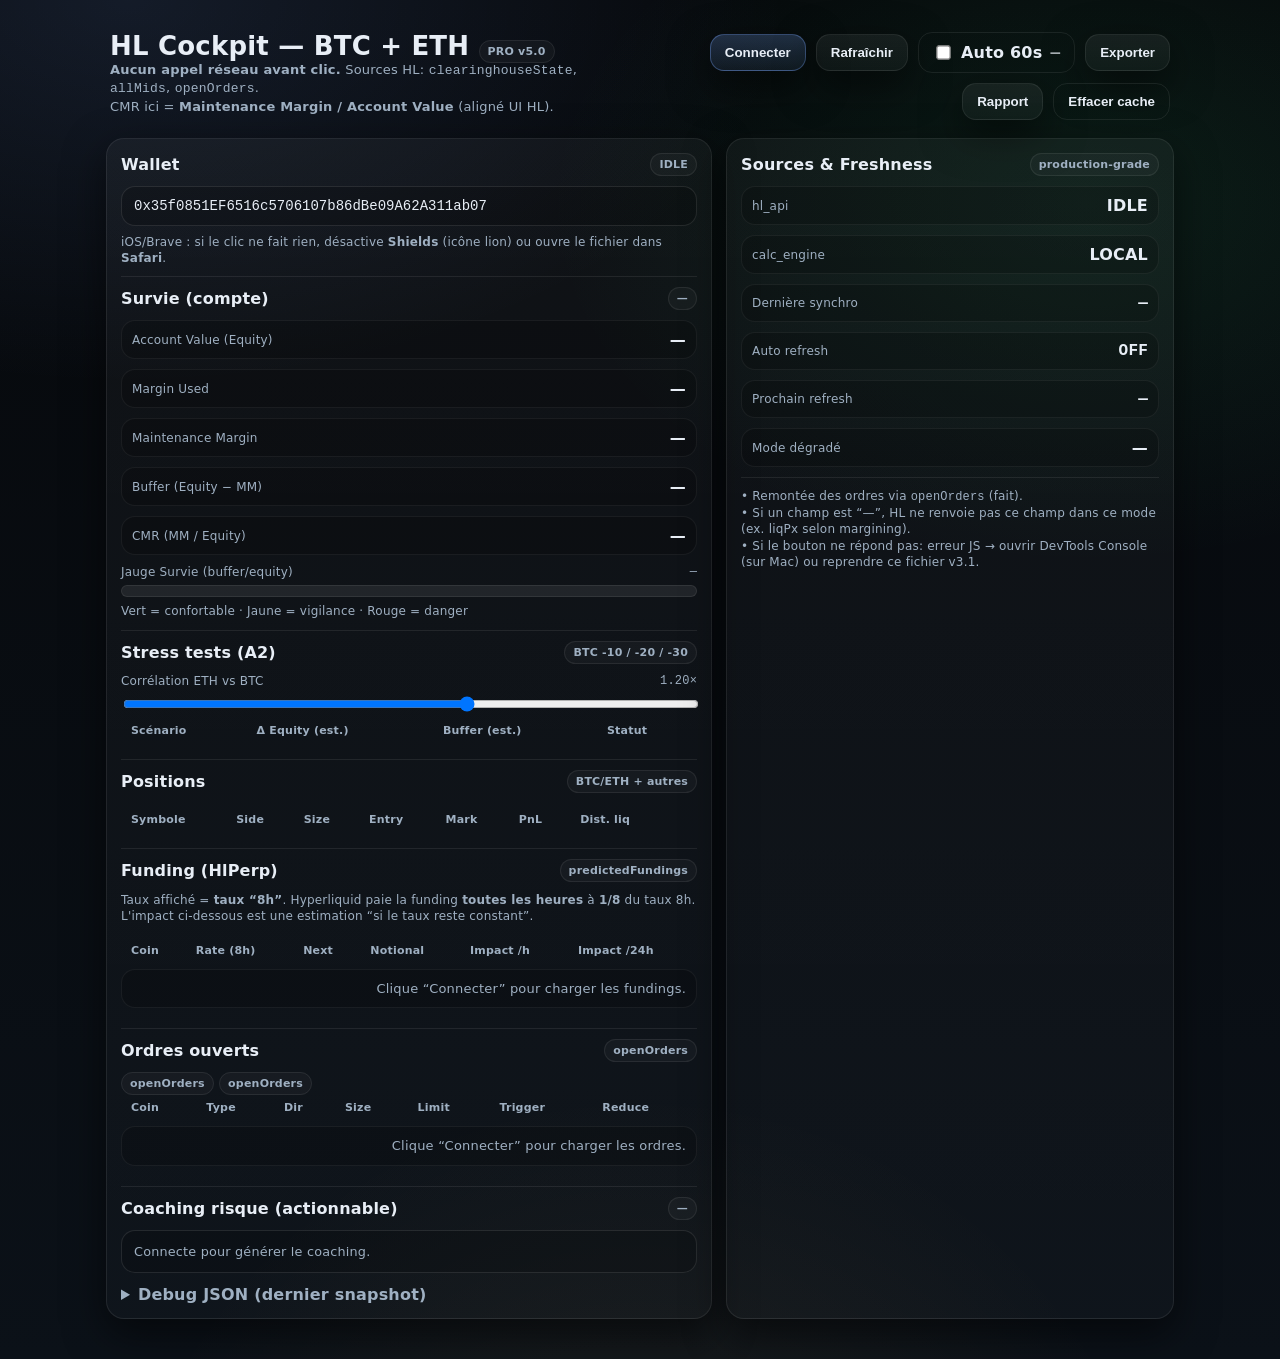
==== index.html @ 84e249a6 "Add files via upload" ====
<!doctype html>
<html lang="fr">
<head>
  <meta charset="utf-8" />
  <meta name="viewport" content="width=device-width,initial-scale=1,viewport-fit=cover" />
  <title>HL Cockpit — BTC + ETH (PRO v5.0)</title>
  <style>
    :root{
      --bg0:#06080b; --bg1:#0b1118;
      --line:rgba(255,255,255,.08);
      --text:#e8eef6; --muted:#9fb0c2;
      --ok:#37d67a; --warn:#ffcc66; --bad:#ff5c7a;
      --shadow:0 14px 40px rgba(0,0,0,.55); --radius:18px;
    }
    *{box-sizing:border-box}
    body{
      margin:0; color:var(--text);
      background:
        radial-gradient(1200px 700px at 10% 0%, rgba(122,167,255,.12), transparent 55%),
        radial-gradient(900px 600px at 85% 15%, rgba(55,214,122,.10), transparent 60%),
        radial-gradient(900px 900px at 50% 120%, rgba(255,204,102,.08), transparent 60%),
        linear-gradient(180deg, var(--bg0), var(--bg1));
      font-family: ui-sans-serif, system-ui, -apple-system, Segoe UI, Roboto, Helvetica, Arial;
      letter-spacing:.2px;
    }
    body:before{
      content:""; position:fixed; inset:0; pointer-events:none; opacity:.07;
      background-image:
        radial-gradient(circle at 25% 25%, rgba(255,255,255,.04) 0 1px, transparent 1px),
        radial-gradient(circle at 75% 65%, rgba(255,255,255,.03) 0 1px, transparent 1px);
      background-size: 36px 36px, 44px 44px;
    }
    .wrap{max-width:1100px;margin:0 auto;padding:22px 16px 40px}
    header{display:flex;align-items:flex-start;justify-content:space-between;gap:14px;padding:10px 4px 18px}
    h1{margin:0;font-size:26px;font-weight:750;line-height:1.1}
    .sub{color:var(--muted);font-size:13px;line-height:1.35}
    .top-actions{display:flex;gap:10px;align-items:center;flex-wrap:wrap;justify-content:flex-end}
    .btn{
      appearance:none;border:1px solid var(--line);
      background:linear-gradient(180deg, rgba(255,255,255,.06), rgba(255,255,255,.03));
      color:var(--text);padding:10px 14px;border-radius:14px;
      font-weight:650;cursor:pointer;box-shadow:var(--shadow);
      transition:transform .08s ease, border-color .15s ease, background .15s ease;
      user-select:none;
    }
    .btn:active{transform:translateY(1px)}
    .btn.primary{border-color:rgba(122,167,255,.35);background:linear-gradient(180deg, rgba(122,167,255,.22), rgba(122,167,255,.08))}
    .btn.ghost{box-shadow:none;background:transparent}
    .grid{display:grid;gap:14px;grid-template-columns:1fr}
    @media (min-width:920px){.grid{grid-template-columns: 1.15fr .85fr;}}
    .card{background:linear-gradient(180deg, rgba(255,255,255,.04), rgba(255,255,255,.02));
      border:1px solid var(--line);border-radius:var(--radius);padding:14px 14px;box-shadow:var(--shadow)}
    .card h2{margin:0 0 10px 0;font-size:16px;font-weight:750;display:flex;align-items:center;justify-content:space-between;gap:8px}
    .badge{font-size:11px;font-weight:800;padding:4px 8px;border-radius:999px;border:1px solid var(--line);
      color:var(--muted);background:rgba(255,255,255,.03);white-space:nowrap}
    .badge.ok{color:#b7ffd2;border-color:rgba(55,214,122,.35);background:rgba(55,214,122,.10)}
    .badge.warn{color:#ffe7b5;border-color:rgba(255,204,102,.35);background:rgba(255,204,102,.10)}
    .badge.bad{color:#ffd0d9;border-color:rgba(255,92,122,.35);background:rgba(255,92,122,.10)}
    .rows{display:flex;flex-direction:column;gap:10px}
    .row{display:flex;align-items:center;justify-content:space-between;gap:12px;padding:9px 10px;border:1px solid rgba(255,255,255,.06);
      border-radius:14px;background:rgba(0,0,0,.18)}
    .k{color:var(--muted);font-size:12px}
    .v{font-variant-numeric:tabular-nums;font-weight:750}
    .mono{font-family: ui-monospace, SFMono-Regular, Menlo, Monaco, Consolas, "Liberation Mono", monospace}
    input[type="text"]{width:100%;padding:11px 12px;border-radius:14px;border:1px solid rgba(255,255,255,.10);
      background:rgba(0,0,0,.20);color:var(--text);outline:none;font-size:14px}
    .note{color:var(--muted);font-size:12px;line-height:1.35}
    .hr{height:1px;background:rgba(255,255,255,.08);margin:10px 0}
    .control{display:flex;flex-direction:column;gap:6px}
    .control label{font-size:12px;color:var(--muted);display:flex;justify-content:space-between}
    input[type="range"]{width:100%}
    .table{width:100%;border-collapse:separate;border-spacing:0 10px;font-variant-numeric:tabular-nums}
    .table th{text-align:left;font-size:11px;color:var(--muted);font-weight:800;padding:0 10px 2px}
    .table td{padding:10px 10px;border-top:1px solid rgba(255,255,255,.06);border-bottom:1px solid rgba(255,255,255,.06);
      background:rgba(0,0,0,.18);font-size:13px}
    .table tr td:first-child{border-left:1px solid rgba(255,255,255,.06);border-top-left-radius:14px;border-bottom-left-radius:14px}
    .table tr td:last-child{border-right:1px solid rgba(255,255,255,.06);border-top-right-radius:14px;border-bottom-right-radius:14px;text-align:right}
    .sideL{color:var(--ok);font-weight:850}
    .sideS{color:var(--bad);font-weight:850}
    .gauge{position:relative;height:12px;border-radius:999px;background:rgba(255,255,255,.08);
      overflow:hidden;border:1px solid rgba(255,255,255,.08)}
    .gauge > span{position:absolute;left:0;top:0;bottom:0;width:0%;
      background:linear-gradient(90deg, rgba(255,92,122,.95), rgba(255,204,102,.95), rgba(55,214,122,.95));
      border-radius:999px;transition:width .25s ease}
    .coachBox{
      border:1px solid rgba(255,255,255,.10);border-radius:14px;padding:12px;background:rgba(0,0,0,.16);
      color:var(--muted);font-size:12.8px;line-height:1.35
    }
    .coachBox b{color:var(--text)}
    details summary{cursor:pointer;color:var(--muted);font-weight:750}
    pre{margin:10px 0 0;padding:12px;border-radius:14px;border:1px solid rgba(255,255,255,.08);background:rgba(0,0,0,.22);
      overflow:auto;max-height:280px;font-size:11px;color:#dbe7ff}
  </style>
</head>
<body>
<div class="wrap">
  <header>
    <div>
      <h1>HL Cockpit — BTC + ETH <span class="badge">PRO v5.0</span></h1>
      <div class="sub">
        <b>Aucun appel réseau avant clic.</b> Sources HL: <span class="mono">clearinghouseState</span>, <span class="mono">allMids</span>, <span class="mono">openOrders</span>.
        <br/>CMR ici = <b>Maintenance Margin / Account Value</b> (aligné UI HL).
      </div>
    </div>
    <div class="top-actions">
      <button id="btnConnect" class="btn primary">Connecter</button>
      <button id="btnRefresh" class="btn">Rafraîchir</button>
      <label class="btn ghost" style="display:inline-flex;align-items:center;gap:8px;box-shadow:none;cursor:default"><input id="auto" type="checkbox" style="transform:scale(1.1)"/><span style="font-weight:650">Auto 60s</span><span id="autoIn" class="mono" style="opacity:.7">—</span></label>
      <button id="btnExport" class="btn">Exporter</button>
      <button id="btnReport" class="btn">Rapport</button>
      <button id="btnClear" class="btn ghost">Effacer cache</button>
    </div>
  </header>

  <div class="grid">
    <div class="card">
      <h2>Wallet <span id="apiBadge" class="badge">IDLE</span></h2>
      <input id="wallet" type="text" spellcheck="false" class="mono"
             value="0x35f0851EF6516c5706107b86dBe09A62A311ab07"/>
      <div class="note" style="margin-top:8px">
        iOS/Brave : si le clic ne fait rien, désactive <b>Shields</b> (icône lion) ou ouvre le fichier dans <b>Safari</b>.
      </div>

      <div class="hr"></div>

      <h2>Survie (compte) <span id="survivalBadge" class="badge">—</span></h2>
      <div class="rows">
        <div class="row"><div class="k">Account Value (Equity)</div><div id="equity" class="v">—</div></div>
        <div class="row"><div class="k">Margin Used</div><div id="marginUsed" class="v">—</div></div>
        <div class="row"><div class="k">Maintenance Margin</div><div id="mm" class="v">—</div></div>
        <div class="row"><div class="k">Buffer (Equity − MM)</div><div id="buffer" class="v">—</div></div>
        <div class="row"><div class="k">CMR (MM / Equity)</div><div id="cmr" class="v">—</div></div>
        <div class="control">
          <label><span>Jauge Survie (buffer/equity)</span><span id="survivalPct" class="mono">—</span></label>
          <div class="gauge"><span id="survivalBar"></span></div>
          <div class="note">Vert = confortable · Jaune = vigilance · Rouge = danger</div>
        </div>
      </div>

      <div class="hr"></div>

      <h2>Stress tests (A2) <span class="badge">BTC -10 / -20 / -30</span></h2>
      <div class="control">
        <label><span>Corrélation ETH vs BTC</span><span id="corrVal" class="mono">1.20×</span></label>
        <input id="corr" type="range" min="0.6" max="1.6" step="0.05" value="1.2" />
      </div>
      <table class="table">
        <thead><tr><th>Scénario</th><th>Δ Equity (est.)</th><th>Buffer (est.)</th><th>Statut</th></tr></thead>
        <tbody id="stressRows"></tbody>
      </table>

      <div class="hr"></div>

      <h2>Positions <span class="badge">BTC/ETH + autres</span></h2>
      <table class="table">
        <thead><tr><th>Symbole</th><th>Side</th><th>Size</th><th>Entry</th><th>Mark</th><th>PnL</th><th>Dist. liq</th><th></th></tr></thead>
        <tbody id="posRows"></tbody>
      </table>

      <div id="inlineDrawer" class="card" style="margin-top:12px;display:none;padding:12px 12px;border-radius:16px;box-shadow:none">
        <h2 style="margin:0 0 8px 0;font-size:14px">Détails position <span id="dSym" class="badge">—</span></h2>
        <div id="dRows" class="rows"></div>
        <div style="height:10px"></div>
        <div class="note"><b>Simulation TP/SL</b> (local) :</div>
        <div style="display:flex;gap:10px;flex-wrap:wrap;margin-top:8px">
          <div style="flex:1;min-width:220px">
            <div class="k">TP (prix)</div>
            <input id="dTP" type="text" class="mono" placeholder="ex: 82000"/>
          </div>
          <div style="flex:1;min-width:220px">
            <div class="k">SL (prix)</div>
            <input id="dSL" type="text" class="mono" placeholder="ex: 70000"/>
          </div>
          <div style="flex:1;min-width:220px">
            <div class="k">PnL estimé @TP/SL</div>
            <div id="dPnL" class="row" style="margin-top:6px"><div class="k">—</div><div class="v">—</div></div>
          </div>
        </div>
        <div style="display:flex;justify-content:flex-end;margin-top:10px">
          <button id="dClose" class="btn ghost" style="box-shadow:none">Fermer</button>
        </div>
      </div>

      
      <div class="hr"></div>

      <h2>Funding (HlPerp) <span class="badge">predictedFundings</span></h2>
      <div class="note">
        Taux affiché = <b>taux “8h”</b>. Hyperliquid paie la funding <b>toutes les heures</b> à <b>1/8</b> du taux 8h.
        L'impact ci-dessous est une estimation “si le taux reste constant”.
      </div>
      <table class="table" style="margin-top:10px">
        <thead><tr><th>Coin</th><th>Rate (8h)</th><th>Next</th><th>Notional</th><th>Impact /h</th><th>Impact /24h</th></tr></thead>
        <tbody id="fundRows">
          <tr><td colspan="6" class="note">Clique “Connecter” pour charger les fundings.</td></tr>
        </tbody>
      </table>

      <div class="hr"></div>

      <h2>Ordres ouverts <span class="badge">openOrders</span></h2> <span class="badge">openOrders</span></h2> <span class="badge">openOrders</span></h2>
      <table class="table">
        <thead><tr><th>Coin</th><th>Type</th><th>Dir</th><th>Size</th><th>Limit</th><th>Trigger</th><th>Reduce</th></tr></thead>
        <tbody id="ordRows">
          <tr><td colspan="7" class="note">Clique “Connecter” pour charger les ordres.</td></tr>
        </tbody>
      </table>

      <div class="hr"></div>

      <h2>Coaching risque (actionnable) <span id="coachBadge" class="badge">—</span></h2>
      <div id="coach" class="coachBox">Connecte pour générer le coaching.</div>

      <details style="margin-top:12px;">
        <summary>Debug JSON (dernier snapshot)</summary>
        <pre id="debug" class="mono">—</pre>
      </details>
    </div>

    <div class="card">
      <h2>Sources & Freshness <span class="badge">production-grade</span></h2>
      <div class="rows">
        <div class="row"><div class="k">hl_api</div><div id="hlStatus" class="v">IDLE</div></div>
        <div class="row"><div class="k">calc_engine</div><div class="v">LOCAL</div></div>
        <div class="row"><div class="k">Dernière synchro</div><div id="freshTs" class="v mono">—</div></div>
        <div class="row"><div class="k">Auto refresh</div><div id="autoStatus" class="v mono">OFF</div></div>
        <div class="row"><div class="k">Prochain refresh</div><div id="nextRefresh" class="v mono">—</div></div>
        <div class="row"><div class="k">Mode dégradé</div><div id="degraded" class="v">—</div></div>
      </div>

      <div class="hr"></div>

      <div class="note">
        • Remontée des ordres via <span class="mono">openOrders</span> (fait).<br/>
        • Si un champ est “—”, HL ne renvoie pas ce champ dans ce mode (ex. liqPx selon margining).<br/>
        • Si le bouton ne répond pas: erreur JS → ouvrir DevTools Console (sur Mac) ou reprendre ce fichier v3.1.
      </div>
    </div>
  </div>
</div>

<script>
(() => {
  "use strict";
  const $ = (id) => document.getElementById(id);

  const CACHE_KEY = "hl_cockpit_snapshot_v50";
  const saveCache = (o)=>{ try{ localStorage.setItem(CACHE_KEY, JSON.stringify(o)); }catch(e){} };
  const loadCache = ()=>{ try{ const s=localStorage.getItem(CACHE_KEY); return s?JSON.parse(s):null; }catch(e){ return null; } };
  const clearCache = ()=>{ try{ localStorage.removeItem(CACHE_KEY); }catch(e){} };

  const safeNum = (v)=>{
    const n = (typeof v==="string") ? Number(v) : (typeof v==="number" ? v : NaN);
    return Number.isFinite(n) ? n : NaN;
  };
  const fmtUSD = (x)=> Number.isFinite(x) ? x.toLocaleString(undefined,{maximumFractionDigits:2})+" $" : "—";
  const fmtPx  = (x)=> Number.isFinite(x) ? x.toLocaleString(undefined,{maximumFractionDigits:2}) : "—";
  const fmtPct = (x)=> Number.isFinite(x) ? (x*100).toFixed(2)+"%" : "—";

  function setBadge(el, kind, text){
    el.classList.remove("ok","warn","bad");
    if(kind) el.classList.add(kind);
    el.textContent = text;
  }

  async function hlInfo(payload){
    const res = await fetch("https://api.hyperliquid.xyz/info", {
      method:"POST",
      headers:{ "Content-Type":"application/json" },
      body: JSON.stringify(payload),
      cache:"no-store"
    });
    if(!res.ok) throw new Error("HTTP "+res.status);
    return await res.json();
  }

  function extractAccount(state){
    const cms = state?.crossMarginSummary || {};
    const ms  = state?.marginSummary || {};
    const equity = safeNum(cms.accountValue ?? ms.accountValue ?? state?.accountValue);
    const marginUsed = safeNum(cms.totalMarginUsed ?? ms.totalMarginUsed ?? cms.marginUsed ?? ms.marginUsed);
    const mm = safeNum(state?.crossMaintenanceMarginUsed ?? cms.maintenanceMarginUsed ?? ms.maintenanceMargin);
    const buffer = (Number.isFinite(equity) && Number.isFinite(mm)) ? (equity - mm) : NaN;
    const cmr = (Number.isFinite(equity) && equity>0 && Number.isFinite(mm)) ? (mm / equity) : NaN;
    return {equity, marginUsed, mm, buffer, cmr};
  }

  function extractPositions(state, mids){
    const out=[];
    const ap = Array.isArray(state?.assetPositions) ? state.assetPositions : [];
    for(const item of ap){
      const p = item?.position || item;
      const symbol = p?.coin || p?.symbol;
      if(!symbol) continue;

      const szi = safeNum(p?.szi ?? p?.size ?? p?.positionSize);
      const entry = safeNum(p?.entryPx ?? p?.entry ?? p?.avgPx);
      const liq = safeNum(p?.liqPx ?? p?.liq ?? p?.liquidationPx);
      const mid = safeNum(mids?.[symbol]);
      const mark = Number.isFinite(mid) ? mid : safeNum(p?.markPx ?? p?.mark);
      const side = Number.isFinite(szi) ? (szi>=0 ? "LONG" : "SHORT") : "—";
      const absSize = Number.isFinite(szi) ? Math.abs(szi) : NaN;

      const pnlHL = safeNum(p?.unrealizedPnl ?? p?.upl ?? p?.unrealized_pnl);
      const pnl = Number.isFinite(pnlHL) ? pnlHL : (Number.isFinite(szi)&&Number.isFinite(entry)&&Number.isFinite(mark) ? (szi*(mark-entry)) : NaN);

      let dist=NaN;
      if(Number.isFinite(mark) && mark>0 && Number.isFinite(liq)){
        dist = (szi>=0) ? ((mark-liq)/mark) : ((liq-mark)/mark);
      }
      out.push({symbol, side, szi, absSize, entry, mark, liq, pnl, dist});
    }
    const prio = (s)=> s==="BTC"?0:(s==="ETH"?1:2);
    out.sort((a,b)=>prio(a.symbol)-prio(b.symbol) || a.symbol.localeCompare(b.symbol));
    return out;
  }

  function extractOrders(openOrders){
    const arr = Array.isArray(openOrders) ? openOrders : (openOrders?.orders || openOrders?.openOrders || []);
    const orders = [];
    for(const o of arr){
      if(!o) continue;
      const coin = o.coin || o.symbol || o.asset || "—";
      const isTrigger = (o.triggerPx !== undefined && o.triggerPx !== null) || (o.trigger && o.trigger.price);
      const type = isTrigger ? "TRIGGER" : "LIMIT";
      const dir = (o.side || o.dir || "").toString().toUpperCase() || "—";
      const sz = safeNum(o.sz ?? o.size ?? o.orderSz);
      const limitPx = safeNum(o.limitPx ?? o.px ?? o.price);
      const trigPx = safeNum(o.triggerPx ?? o.trigger?.price);
      const reduceOnly = (o.reduceOnly ?? o.ro ?? false) ? "Yes" : "No";
      const typeLabel = (o.orderType && typeof o.orderType==="string") ? o.orderType : type;
      orders.push({coin, type:typeLabel, dir, sz, limitPx, trigPx, reduceOnly});
    }
    orders.sort((a,b)=> (a.coin.localeCompare(b.coin)) );
    return orders;
  }

  function extractFunding(predicted){
    // predictedFundings response is: [ [ "BTC", [ [ "HlPerp", {fundingRate, nextFundingTime}], ... ] ], ... ]
    const map = {};
    if(!Array.isArray(predicted)) return map;
    for(const entry of predicted){
      const coin = entry?.[0];
      const venues = entry?.[1];
      if(!coin || !Array.isArray(venues)) continue;
      for(const v of venues){
        const venue = v?.[0];
        const obj = v?.[1];
        if(venue === "HlPerp" && obj){
          const r = safeNum(obj.fundingRate);
          const t = safeNum(obj.nextFundingTime);
          map[coin] = { rate8h: r, nextFundingTime: t };
        }
      }
    }
    return map;
  }

  function renderFunding(snapshot){
    const tbody = document.getElementById("fundRows");
    if(!tbody) return;
    const f = snapshot.funding || {};
    const pos = snapshot.positions || [];

    const fmtRate = (r)=> Number.isFinite(r) ? (r*100).toFixed(4)+"%" : "—";
    const fmtTime = (ms)=> Number.isFinite(ms) ? new Date(ms).toLocaleString(undefined,{hour12:false}) : "—";
    const fmtUSD = (x)=> Number.isFinite(x) ? x.toLocaleString(undefined,{maximumFractionDigits:2})+" $" : "—";
    const fmtImpact = (x)=> Number.isFinite(x) ? ((x>=0?"+":"")+x.toLocaleString(undefined,{maximumFractionDigits:2})+" $") : "—";

    tbody.innerHTML = "";
    const coins = ["BTC","ETH", ...Object.keys(f).filter(c=>c!=="BTC"&&c!=="ETH")];

    let any=false;
    for(const coin of coins){
      if(!(coin in f)) continue;
      any=true;
      const rate8h = f[coin].rate8h;
      const nextT = f[coin].nextFundingTime;

      const p = pos.find(x=>x.symbol===coin);
      const notional = (p && Number.isFinite(p.absSize) && Number.isFinite(p.mark)) ? (p.absSize*p.mark) : NaN;

      // Funding is based on 8h rate; paid hourly at 1/8.
      // Sign convention: positive rate => longs pay shorts.
      // Estimated hourly impact for THIS position:
      // long: -notional * rate8h/8 ; short: +notional * rate8h/8
      let impactH = NaN;
      if(Number.isFinite(notional) && Number.isFinite(rate8h) && p){
        const base = notional * (rate8h/8);
        impactH = (p.side==="LONG") ? (-base) : (p.side==="SHORT" ? (base) : NaN);
      }
      const impactD = Number.isFinite(impactH) ? impactH*24 : NaN;

      const tr=document.createElement("tr");
      tr.innerHTML = `
        <td class="mono">${coin}</td>
        <td class="mono">${fmtRate(rate8h)}</td>
        <td class="mono">${fmtTime(nextT)}</td>
        <td class="mono">${fmtUSD(notional)}</td>
        <td class="mono">${fmtImpact(impactH)}</td>
        <td class="mono">${fmtImpact(impactD)}</td>
      `;
      tbody.appendChild(tr);
    }

    if(!any){
      tbody.innerHTML = `<tr><td colspan="6" class="note">Funding indisponible (endpoint predictedFundings bloqué ou non supporté par la source).</td></tr>`;
    }
  }


  function render(snapshot, degraded){
    $("freshTs").textContent = new Date(snapshot.ts).toLocaleString(undefined,{hour12:false});
    $("degraded").textContent = degraded ? "OUI (snapshot)" : "NON";
    $("hlStatus").textContent = degraded ? "STALE" : "OK";
    setBadge($("apiBadge"), degraded ? "warn" : "ok", degraded ? "STALE" : "OK");

    const a = snapshot.account;
    $("equity").textContent = fmtUSD(a.equity);
    $("marginUsed").textContent = fmtUSD(a.marginUsed);
    $("mm").textContent = fmtUSD(a.mm);
    $("buffer").textContent = fmtUSD(a.buffer);
    $("cmr").textContent = fmtPct(a.cmr);

    let surv = NaN;
    if(Number.isFinite(a.buffer) && Number.isFinite(a.equity) && a.equity>0) surv = a.buffer/a.equity;
    $("survivalPct").textContent = fmtPct(surv);
    const w = Number.isFinite(surv) ? Math.max(0, Math.min(1, surv))*100 : 0;
    $("survivalBar").style.width = w.toFixed(1)+"%";
    if(!Number.isFinite(surv)) setBadge($("survivalBadge"), null, "—");
    else if(surv>=0.25) setBadge($("survivalBadge"), "ok", "CONFORT");
    else if(surv>=0.10) setBadge($("survivalBadge"), "warn", "VIGILANCE");
    else setBadge($("survivalBadge"), "bad", "DANGER");

    // positions
    const pr = $("posRows"); pr.innerHTML="";
    if(!snapshot.positions.length){
      pr.innerHTML = `<tr><td colspan="7" class="note">Aucune position.</td></tr>`;
    }else{
      for(const p of snapshot.positions){
        const sideClass = p.side==="LONG" ? "sideL" : "sideS";
        const distTxt = Number.isFinite(p.dist) ? (p.dist*100).toFixed(2)+"%" : "—";
        const pnlTxt = Number.isFinite(p.pnl) ? p.pnl.toLocaleString(undefined,{maximumFractionDigits:2})+" $" : "—";
        const tr=document.createElement("tr");
        tr.innerHTML = `
          <td class="mono">${p.symbol}</td>
          <td class="${sideClass}">${p.side}</td>
          <td class="mono">${Number.isFinite(p.absSize)?p.absSize.toFixed(6):"—"}</td>
          <td class="mono">${fmtPx(p.entry)}</td>
          <td class="mono">${fmtPx(p.mark)}</td>
          <td class="mono">${pnlTxt}</td>
          <td class="mono">${distTxt}</td>
          <td><button class="btn ghost" style="padding:6px 10px;border-radius:12px;box-shadow:none" data-open="${p.symbol}">Détails</button></td>
        `;
        pr.appendChild(tr);
      }
    }

    // orders
    const orows = $("ordRows"); orows.innerHTML="";
    if(!snapshot.orders.length){
      orows.innerHTML = `<tr><td colspan="7" class="note">Aucun ordre ouvert (openOrders vide) ou accès restreint.</td></tr>`;
    }else{
      for(const o of snapshot.orders){
        const tr=document.createElement("tr");
        tr.innerHTML = `
          <td class="mono">${o.coin}</td>
          <td class="mono">${o.type}</td>
          <td class="mono">${o.dir}</td>
          <td class="mono">${Number.isFinite(o.sz)?o.sz.toFixed(6):"—"}</td>
          <td class="mono">${fmtPx(o.limitPx)}</td>
          <td class="mono">${fmtPx(o.trigPx)}</td>
          <td class="mono">${o.reduceOnly}</td>
        `;
        orows.appendChild(tr);
      }
    }

    renderStress(snapshot);
    renderFunding(snapshot);
    renderCoach(snapshot);
    $("debug").textContent = JSON.stringify(snapshot.raw, null, 2);
  }

  function renderStress(snapshot){
    const corr = safeNum($("corr").value);
    $("corrVal").textContent = (Number.isFinite(corr)?corr.toFixed(2):"—")+"×";

    const pos = snapshot.positions;
    const acc = snapshot.account;
    const equity0 = acc.equity;
    const mm0 = acc.mm;

    const get = (s)=>pos.find(p=>p.symbol===s) || null;
    const btc = get("BTC");
    const eth = get("ETH");

    const sc = [-0.10, -0.20, -0.30];
    const tbody=$("stressRows"); tbody.innerHTML="";
    for(const s of sc){
      const btc1 = Number.isFinite(btc?.mark) ? btc.mark*(1+s) : NaN;
      const ethMove = Number.isFinite(corr) ? s*corr : s;
      const eth1 = Number.isFinite(eth?.mark) ? eth.mark*(1+ethMove) : NaN;

      const pnlDeltaFor = (p, m1)=>{
        if(!p) return 0;
        if(!Number.isFinite(p.szi) || !Number.isFinite(p.entry) || !Number.isFinite(m1) || !Number.isFinite(p.mark)) return 0;
        const pnl0 = p.szi*(p.mark - p.entry);
        const pnl1 = p.szi*(m1 - p.entry);
        return pnl1 - pnl0;
      };

      let dP = 0;
      dP += pnlDeltaFor(btc, btc1);
      dP += pnlDeltaFor(eth, eth1);

      const equity1 = Number.isFinite(equity0) ? (equity0 + dP) : NaN;
      const buffer1 = (Number.isFinite(equity1) && Number.isFinite(mm0)) ? (equity1 - mm0) : NaN;

      let status="—", kind=null;
      if(Number.isFinite(equity1) && equity1>0 && Number.isFinite(buffer1)){
        const surv = buffer1/equity1;
        if(surv>=0.25){kind="ok";status="OK";}
        else if(surv>=0.10){kind="warn";status="VIGIL";}
        else {kind="bad";status="DANGER";}
      }

      const tr=document.createElement("tr");
      tr.innerHTML = `
        <td class="mono">BTC ${(s*100).toFixed(0)}%</td>
        <td class="mono">${Number.isFinite(dP)?(dP>=0?"+":"")+dP.toLocaleString(undefined,{maximumFractionDigits:0})+" $":"—"}</td>
        <td class="mono">${fmtUSD(buffer1)}</td>
        <td>${kind?`<span class="badge ${kind}">${status}</span>`:`<span class="badge">${status}</span>`}</td>
      `;
      tbody.appendChild(tr);
    }
  }

  function renderCoach(snapshot){
    const acc = snapshot.account;
    const pos = snapshot.positions;

    let worst=null;
    for(const p of pos){
      if(!Number.isFinite(p.dist)) continue;
      if(!worst || p.dist < worst.dist) worst=p;
    }

    const lines=[];
    let badgeKind=null, badgeText="—";

    let surv=NaN;
    if(Number.isFinite(acc.buffer)&&Number.isFinite(acc.equity)&&acc.equity>0) surv = acc.buffer/acc.equity;

    if(Number.isFinite(surv)){
      if(surv>=0.25){
        badgeKind="ok"; badgeText="CONFORT";
        lines.push("Buffer confortable : évite d’augmenter le levier sans plan de sortie.");
      } else if(surv>=0.10){
        badgeKind="warn"; badgeText="VIGILANCE";
        lines.push("Zone vigilance : privilégie la stabilisation (réduction notional / hedge propre) plutôt que renforcer.");
      } else {
        badgeKind="bad"; badgeText="DANGER";
        lines.push("Zone danger : priorité = éloigner la liquidation (réduire taille, remonter buffer, hedge).");
      }
    } else {
      lines.push("Données insuffisantes pour un coaching complet (buffer/equity ou MM non dispo).");
    }

    if(Number.isFinite(acc.cmr)){
      lines.push(`CMR (MM/Equity) ≈ ${(acc.cmr*100).toFixed(2)}% (aligné UI HL).`);
    }

    if(worst){
      lines.push(`Worst‑of dist. liq: ${worst.symbol} ≈ ${(worst.dist*100).toFixed(2)}%.`);
      if(worst.dist < 0.10){
        lines.push("Action typique: réduire la jambe la plus risquée OU augmenter la marge (cash) pour remonter le buffer.");
      }
    } else {
      lines.push("Distance liquidation indisponible (liqPx non renvoyé pour certaines positions/modes).");
    }

    lines.push("Règle: ne décide jamais sur un seul chiffre — combine buffer, dist. liq et stress -20%.");

    setBadge($("coachBadge"), badgeKind, badgeText);
    $("coach").innerHTML = "• " + lines.map(s=>String(s).replace(/</g,"&lt;")).join("<br/>• ");
  }

  async function connect(){
    const wallet = $("wallet").value.trim();
    if(!wallet || wallet.length < 10){ alert("Wallet invalide."); return; }

    $("btnConnect").disabled = true;
    $("btnConnect").textContent = "Connexion…";
    setBadge($("apiBadge"), "warn", "FETCH");
    $("hlStatus").textContent = "FETCH";

    let degraded=false;
    try{
      const [state, mids, openOrders, predicted] = await Promise.all([
        hlInfo({type:"clearinghouseState", user: wallet}),
        hlInfo({type:"allMids"}).catch(()=>({})),
        hlInfo({type:"openOrders", user: wallet}).catch(()=>({})),
        hlInfo({type:"predictedFundings"}).catch(()=>null)
      ]);

      const account = extractAccount(state);
      const positions = extractPositions(state, mids);
      const orders = extractOrders(openOrders);

      const funding = extractFunding(predicted);

      const snapshot = { ts: Date.now(), wallet, account, positions, orders, funding, raw: { state, mids, openOrders, predicted } };
      saveCache(snapshot);
      render(snapshot, false);
      $("degraded").textContent = "NON";
      $("hlStatus").textContent = "OK";
      setBadge($("apiBadge"), "ok", "OK");
    }catch(e){
      degraded=true;
      const cached = loadCache();
      if(cached){
        render(cached, true);
        $("hlStatus").textContent = "STALE";
        $("degraded").textContent = "OUI (snapshot)";
      }else{
        $("coach").textContent = "Erreur API et pas de cache.";
        $("debug").textContent = String(e?.message || e);
        setBadge($("apiBadge"), "bad", "ERROR");
        $("hlStatus").textContent = "ERROR";
        $("degraded").textContent = "OUI (sans cache)";
      }
    }finally{
      $("btnConnect").disabled = false;
      $("btnConnect").textContent = "Connecter";
      if(degraded) setBadge($("apiBadge"), "warn", "STALE");
    }
  }

  $("btnConnect").addEventListener("click", connect);
  $("btnClear").addEventListener("click", ()=>{ clearCache(); alert("Cache supprimé."); });
  $("corr").addEventListener("input", ()=>{
    const cached = loadCache();
    if(cached) renderStress(cached);
  });

  
  // --- v4 additions: refresh / auto-refresh / export / report / drawer ---
  const btnRefresh = $("btnRefresh");
  const btnExport  = $("btnExport");
  const btnReport  = $("btnReport");
  const autoEl     = $("auto");

  let timer = null;

  function toCSV(rows, headers){
    const esc = (v)=>(''+(v??'')).replace(/"/g,'""');
    const lines = [];
    lines.push(headers.map(h=>`"${esc(h)}"`).join(","));
    for(const r of rows){
      lines.push(headers.map(h=>`"${esc(r[h])}"`).join(","));
    }
    return lines.join("\n");
  }

  function download(filename, content, mime){
    const blob = new Blob([content], {type: mime || "text/plain;charset=utf-8"});
    const url = URL.createObjectURL(blob);
    const a = document.createElement("a");
    a.href = url;
    a.download = filename;
    document.body.appendChild(a);
    a.click();
    a.remove();
    setTimeout(()=>URL.revokeObjectURL(url), 5000);
  }

  function exportAll(){
    const snap = loadCache();
    if(!snap){ alert("Aucun snapshot à exporter. Clique d'abord « Connecter »."); return; }

    // snapshot JSON
    download("hl_snapshot.json", JSON.stringify(snap, null, 2), "application/json;charset=utf-8");

    // positions CSV
    const pos = (snap.positions||[]).map(p=>({
      symbol:p.symbol, side:p.side, size:p.absSize, entry:p.entry, mark:p.mark, pnl:p.pnl, dist_liq_pct:p.dist
    }));
    download("hl_positions.csv", toCSV(pos, ["symbol","side","size","entry","mark","pnl","dist_liq_pct"]), "text/csv;charset=utf-8");

    // orders CSV
    const ord = (snap.orders||[]).map(o=>({
      coin:o.coin, type:o.type, dir:o.dir, size:o.sz, limit:o.limitPx, trigger:o.trigPx, reduce:o.reduceOnly
    }));
    download("hl_orders.csv", toCSV(ord, ["coin","type","dir","size","limit","trigger","reduce"]), "text/csv;charset=utf-8");
  }

  function openReport(){
    const snap = loadCache();
    if(!snap){ alert("Aucun snapshot. Clique d'abord « Connecter »."); return; }
    const a = snap.account || {};
    const pos = snap.positions || [];
    const ord = snap.orders || [];
    const ts = new Date(snap.ts).toLocaleString(undefined,{hour12:false});

    const posRows = pos.map(p=>`
      <tr>
        <td>${p.symbol}</td><td>${p.side}</td><td>${(p.absSize??"—")}</td>
        <td>${(p.entry??"—")}</td><td>${(p.mark??"—")}</td><td>${(p.pnl??"—")}</td><td>${(p.dist??"—")}</td>
      </tr>`).join("");

    const ordRows = ord.map(o=>`
      <tr>
        <td>${o.coin}</td><td>${o.type}</td><td>${o.dir}</td><td>${(o.sz??"—")}</td>
        <td>${(o.limitPx??"—")}</td><td>${(o.trigPx??"—")}</td><td>${o.reduceOnly}</td>
      </tr>`).join("");

    const html = `<!doctype html><html><head><meta charset="utf-8"/><title>HL Report</title>
    <style>body{font-family:Arial;padding:24px}h1{margin:0 0 6px}table{border-collapse:collapse;width:100%;margin:12px 0}th,td{border:1px solid #ddd;padding:8px;font-size:12px}th{background:#f6f6f6;text-align:left}</style>
    </head><body>
    <h1>HL Cockpit — Report</h1>
    <div>Wallet: <code>${snap.wallet}</code></div>
    <div>Timestamp: ${ts}</div>
    <h2>Compte</h2>
    <ul>
      <li>Equity: ${Number.isFinite(a.equity)?(a.equity.toFixed(2)+' $'):(a.equity ?? '—')}</li>
      <li>Margin Used: ${Number.isFinite(a.marginUsed)?(a.marginUsed.toFixed(2)+' $'):(a.marginUsed ?? '—')}</li>
      <li>Maintenance Margin: ${Number.isFinite(a.mm)?(a.mm.toFixed(2)+' $'):(a.mm ?? '—')}</li>
      <li>CMR: ${Number.isFinite(a.cmr)?((a.cmr*100).toFixed(2)+'%'):(a.cmr ?? '—')}</li>
    </ul>
    <h2>Positions</h2>
    <table><thead><tr><th>Symbol</th><th>Side</th><th>Size</th><th>Entry</th><th>Mark</th><th>PnL</th><th>Dist liq</th></tr></thead>
    <tbody>${posRows || "<tr><td colspan='7'>—</td></tr>"}</tbody></table>
    <h2>Ordres ouverts</h2>
    <table><thead><tr><th>Coin</th><th>Type</th><th>Dir</th><th>Size</th><th>Limit</th><th>Trigger</th><th>Reduce</th></tr></thead>
    <tbody>${ordRows || "<tr><td colspan='7'>—</td></tr>"}</tbody></table>
    </body></html>`;
    const w = window.open("", "_blank");
    w.document.open();
    w.document.write(html);
    w.document.close();
  }

  
  let tickTimer = null;
  let secondsLeft = 0;

  function updateAutoUI(){
    const on = autoEl && autoEl.checked;
    const st = document.getElementById("autoStatus");
    const nr = document.getElementById("nextRefresh");
    const ai = document.getElementById("autoIn");
    if(st) st.textContent = on ? "ON" : "OFF";
    if(on){
      const t = secondsLeft;
      const mm = String(Math.floor(t/60)).padStart(2,"0");
      const ss = String(t%60).padStart(2,"0");
      if(nr) nr.textContent = mm+":"+ss;
      if(ai) ai.textContent = mm+":"+ss;
    }else{
      if(nr) nr.textContent = "—";
      if(ai) ai.textContent = "—";
    }
  }

  function startCountdown(){
    if(tickTimer){ clearInterval(tickTimer); tickTimer=null; }
    secondsLeft = 60;
    updateAutoUI();
    tickTimer = setInterval(()=>{
      if(!(autoEl && autoEl.checked)){ clearInterval(tickTimer); tickTimer=null; updateAutoUI(); return; }
      secondsLeft -= 1;
      if(secondsLeft <= 0){
        secondsLeft = 60;
        connect(); // actual refresh
      }
      updateAutoUI();
    }, 1000);
  }

  function applyAuto(){
    if(timer){ clearInterval(timer); timer=null; }
    if(tickTimer){ clearInterval(tickTimer); tickTimer=null; }
    if(autoEl && autoEl.checked){
      // kick a countdown that triggers connect every 60s
      startCountdown();
    }else{
      updateAutoUI();
    }
  }


  // Pause auto-refresh when tab hidden
  document.addEventListener("visibilitychange", ()=>{
    if(document.hidden){
      if(timer){ clearInterval(timer); timer=null; }
    }else{
      applyAuto();
    }
  });

  if(btnRefresh) btnRefresh.addEventListener("click", ()=>connect());
  if(btnExport) btnExport.addEventListener("click", exportAll);
  if(btnReport) btnReport.addEventListener("click", openReport);
  if(autoEl) autoEl.addEventListener("change", applyAuto);
  // init auto UI
  try{ updateAutoUI(); }catch(e){}

  // Drawer / modal for positions
  const overlay = document.getElementById("modalOverlay");
  const mClose = document.getElementById("mClose");
  const mTitle = document.getElementById("mTitle");
  const mSub   = document.getElementById("mSub");
  const mBody  = document.getElementById("mBody");
  const tpEl   = document.getElementById("tp");
  const slEl   = document.getElementById("sl");
  const tpSlPnl= document.getElementById("tpSlPnl");

  function showModal(){ overlay.style.display="flex"; }
  function hideModal(){ overlay.style.display="none"; }

  if(mClose) mClose.addEventListener("click", hideModal);
  if(overlay) overlay.addEventListener("click", (e)=>{ if(e.target===overlay) hideModal(); });

  function modalRow(k,v){
    const d=document.createElement("div");
    d.className="row";
    d.innerHTML = `<div class="k">${k}</div><div class="v mono">${v}</div>`;
    return d;
  }

  
  function openPosition(symbol){
    const snap = loadCache();
    if(!snap){ alert("Aucun snapshot. Clique d'abord « Connecter »."); return; }
    const p = (snap.positions||[]).find(x=>x.symbol===symbol);
    if(!p){ alert("Position introuvable: "+symbol); return; }

    // ---- Inline drawer (always available) ----
    const inline = document.getElementById("inlineDrawer");
    const dSym = document.getElementById("dSym");
    const dRows = document.getElementById("dRows");
    const dTP = document.getElementById("dTP");
    const dSL = document.getElementById("dSL");
    const dPnL = document.getElementById("dPnL");
    const dClose = document.getElementById("dClose");

    function row(k,v){
      const div=document.createElement("div");
      div.className="row";
      div.innerHTML = `<div class="k">${k}</div><div class="v mono">${v}</div>`;
      return div;
    }

    if(inline && dRows){
      dSym.textContent = symbol;
      dRows.innerHTML = "";
      dRows.appendChild(row("Side", p.side));
      dRows.appendChild(row("Size (abs)", p.absSize ?? "—"));
      dRows.appendChild(row("Entry", p.entry ?? "—"));
      dRows.appendChild(row("Mark", p.mark ?? "—"));
      dRows.appendChild(row("PnL", p.pnl ?? "—"));
      dRows.appendChild(row("Liq", p.liq ?? "—"));
      dRows.appendChild(row("Dist liq", p.dist ?? "—"));

      const szi = (p.szi ?? (p.side==="LONG" ? p.absSize : -p.absSize));
      const entry = Number(p.entry);

      const recalc = ()=>{
        const tp = Number(dTP.value);
        const sl = Number(dSL.value);
        const ok = Number.isFinite(entry) && Number.isFinite(szi);
        const tpP = (ok && Number.isFinite(tp)) ? (szi*(tp-entry)) : NaN;
        const slP = (ok && Number.isFinite(sl)) ? (szi*(sl-entry)) : NaN;
        dPnL.innerHTML = `<div class="k">TP PnL / SL PnL</div><div class="v mono">${Number.isFinite(tpP)?tpP.toFixed(2)+" $":"—"} / ${Number.isFinite(slP)?slP.toFixed(2)+" $":"—"}</div>`;
      };
      dTP.value=""; dSL.value="";
      dTP.oninput = recalc; dSL.oninput = recalc;
      recalc();

      inline.style.display = "block";
      if(dClose) dClose.onclick = ()=>{ inline.style.display="none"; };
      inline.scrollIntoView({behavior:"smooth", block:"nearest"});
    }

    // ---- Modal overlay (best effort) ----
    if(overlay && mTitle && mSub && mBody){
      mTitle.textContent = `Détails — ${symbol}`;
      mSub.textContent = `Side ${p.side} · Size ${p.absSize ?? "—"} · Entry ${p.entry ?? "—"} · Mark ${p.mark ?? "—"}`;
      mBody.innerHTML = "";
      mBody.appendChild(modalRow("Side", p.side));
      mBody.appendChild(modalRow("Size (abs)", p.absSize ?? "—"));
      mBody.appendChild(modalRow("Entry", p.entry ?? "—"));
      mBody.appendChild(modalRow("Mark", p.mark ?? "—"));
      mBody.appendChild(modalRow("PnL", p.pnl ?? "—"));
      mBody.appendChild(modalRow("Liq", p.liq ?? "—"));
      mBody.appendChild(modalRow("Dist liq", p.dist ?? "—"));
      showModal();
    }
  }

  // Click handlers (robust): event delegation (no need to patch render)
  const posTbody = document.getElementById("posRows");
  if(posTbody){
    posTbody.addEventListener("click", (e)=>{
      const tr = e.target.closest("tr");
      if(!tr) return;
      const td = tr.querySelector("td");
      if(!td) return;
      const sym = td.textContent.trim();
      if(!sym || sym === "Aucune position." || sym === "—") return;
      openPosition(sym);
    });
    // Details button
    posTbody.addEventListener("click", (e)=>{
      const btn = e.target.closest("button[data-open]");
      if(!btn) return;
      e.stopPropagation();
      const sym = btn.getAttribute("data-open");
      openPosition(sym);
    });
    posTbody.addEventListener("mouseover", (e)=>{
      const tr = e.target.closest("tr");
      if(tr) tr.style.cursor = "pointer";
    });
  }

// boot
  const cached = loadCache();
  if(cached){
    $("wallet").value = cached.wallet || $("wallet").value;
    render(cached, true);
    $("hlStatus").textContent = "STALE";
    $("degraded").textContent = "OUI (snapshot)";
    setBadge($("apiBadge"), "warn", "STALE");
  }else{
    $("hlStatus").textContent = "IDLE";
    $("degraded").textContent = "—";
  }
})();
</script>

<div id="modalOverlay" style="display:none;position:fixed;inset:0;background:rgba(0,0,0,.55);backdrop-filter:blur(6px);z-index:9999;align-items:flex-end;justify-content:center;padding:18px">
  <div id="modal" style="width:min(980px,100%);max-height:88vh;overflow:auto;border:1px solid rgba(255,255,255,.10);border-radius:18px;background:linear-gradient(180deg, rgba(255,255,255,.05), rgba(255,255,255,.02));box-shadow:0 22px 70px rgba(0,0,0,.65)">
    <div style="display:flex;align-items:center;justify-content:space-between;gap:10px;padding:14px 14px;border-bottom:1px solid rgba(255,255,255,.08)">
      <div>
        <div id="mTitle" style="font-weight:850">Détails position</div>
        <div id="mSub" style="color:rgba(231,238,249,.7);font-size:12px;margin-top:2px">—</div>
      </div>
      <button id="mClose" class="btn ghost" style="box-shadow:none">Fermer</button>
    </div>
    <div style="padding:14px 14px">
      <div id="mBody" class="rows"></div>
      <div style="height:10px"></div>
      <div class="note">
        <b>Simulation TP/SL</b> (local, n'envoie rien à Hyperliquid) :
      </div>
      <div style="display:flex;gap:10px;flex-wrap:wrap;margin-top:8px">
        <div style="flex:1;min-width:220px">
          <div class="k">TP (prix)</div>
          <input id="tp" type="text" class="mono" placeholder="ex: 82000"/>
        </div>
        <div style="flex:1;min-width:220px">
          <div class="k">SL (prix)</div>
          <input id="sl" type="text" class="mono" placeholder="ex: 70000"/>
        </div>
        <div style="flex:1;min-width:220px">
          <div class="k">PnL estimé @TP/SL</div>
          <div id="tpSlPnl" class="row" style="margin-top:6px"><div class="k">—</div><div class="v">—</div></div>
        </div>
      </div>
      <div class="note" style="margin-top:10px">
        Objectif : te donner une lecture “risk desk” et une simulation rapide. Pour exécuter un ordre, reste dans l'UI Hyperliquid.
      </div>
    </div>
  </div>
</div>

</body>
</html>
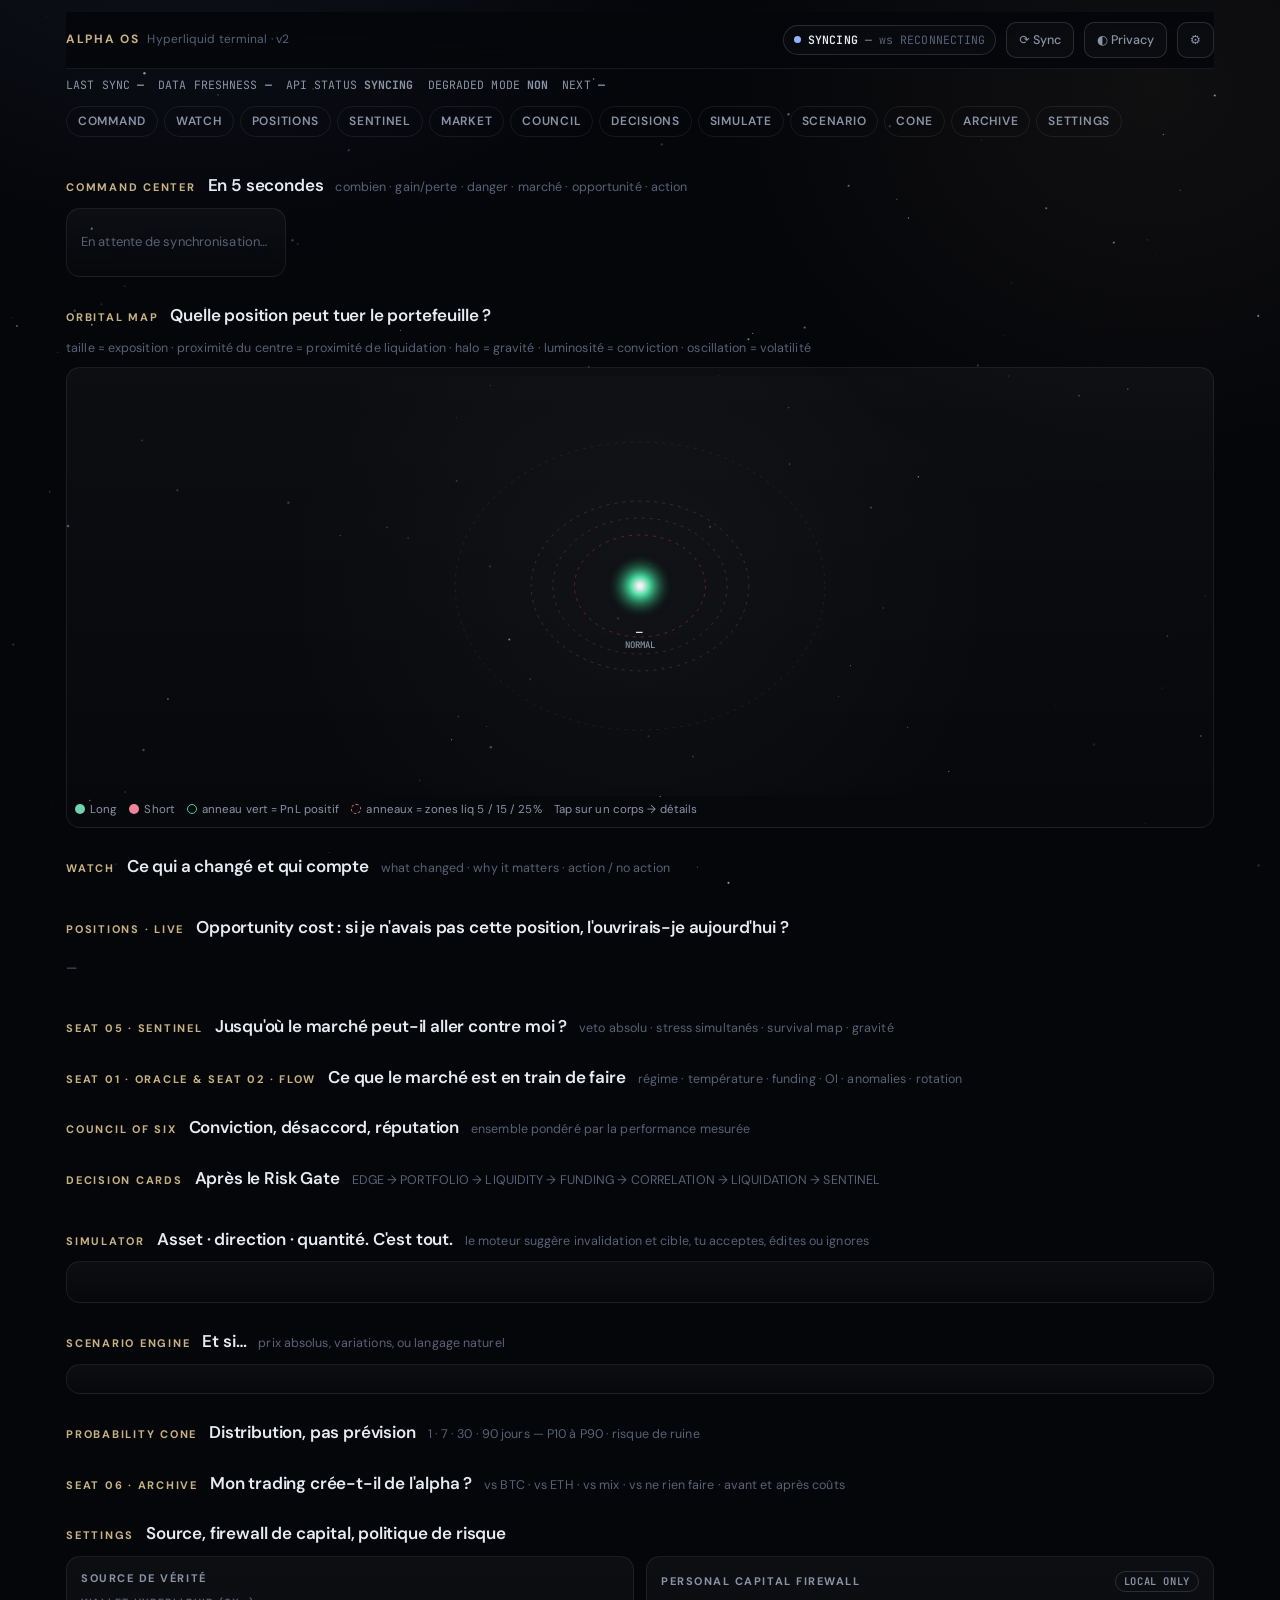
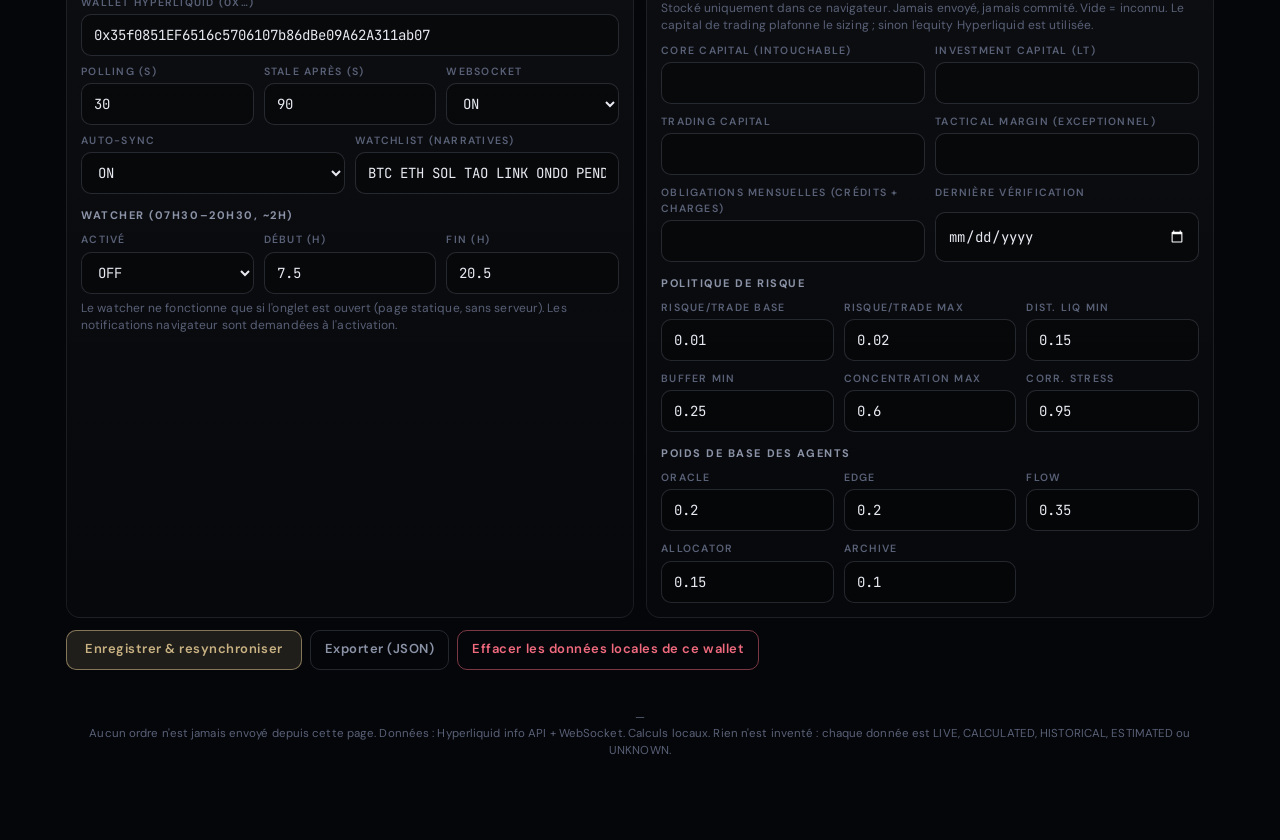
==== commit 71eb1ced: "Rebuild as Personal Alpha OS v2: live Hyperliquid data layer, six-agent council, risk gate, simulato" ====
--- a/index.html
+++ b/index.html
@@ -3,978 +3,134 @@
 <head>
   <meta charset="utf-8" />
   <meta name="viewport" content="width=device-width,initial-scale=1,viewport-fit=cover" />
-  <title>HL Cockpit — BTC + ETH (PRO v5.0)</title>
-  <style>
-    :root{
-      --bg0:#06080b; --bg1:#0b1118;
-      --line:rgba(255,255,255,.08);
-      --text:#e8eef6; --muted:#9fb0c2;
-      --ok:#37d67a; --warn:#ffcc66; --bad:#ff5c7a;
-      --shadow:0 14px 40px rgba(0,0,0,.55); --radius:18px;
-    }
-    *{box-sizing:border-box}
-    body{
-      margin:0; color:var(--text);
-      background:
-        radial-gradient(1200px 700px at 10% 0%, rgba(122,167,255,.12), transparent 55%),
-        radial-gradient(900px 600px at 85% 15%, rgba(55,214,122,.10), transparent 60%),
-        radial-gradient(900px 900px at 50% 120%, rgba(255,204,102,.08), transparent 60%),
-        linear-gradient(180deg, var(--bg0), var(--bg1));
-      font-family: ui-sans-serif, system-ui, -apple-system, Segoe UI, Roboto, Helvetica, Arial;
-      letter-spacing:.2px;
-    }
-    body:before{
-      content:""; position:fixed; inset:0; pointer-events:none; opacity:.07;
-      background-image:
-        radial-gradient(circle at 25% 25%, rgba(255,255,255,.04) 0 1px, transparent 1px),
-        radial-gradient(circle at 75% 65%, rgba(255,255,255,.03) 0 1px, transparent 1px);
-      background-size: 36px 36px, 44px 44px;
-    }
-    .wrap{max-width:1100px;margin:0 auto;padding:22px 16px 40px}
-    header{display:flex;align-items:flex-start;justify-content:space-between;gap:14px;padding:10px 4px 18px}
-    h1{margin:0;font-size:26px;font-weight:750;line-height:1.1}
-    .sub{color:var(--muted);font-size:13px;line-height:1.35}
-    .top-actions{display:flex;gap:10px;align-items:center;flex-wrap:wrap;justify-content:flex-end}
-    .btn{
-      appearance:none;border:1px solid var(--line);
-      background:linear-gradient(180deg, rgba(255,255,255,.06), rgba(255,255,255,.03));
-      color:var(--text);padding:10px 14px;border-radius:14px;
-      font-weight:650;cursor:pointer;box-shadow:var(--shadow);
-      transition:transform .08s ease, border-color .15s ease, background .15s ease;
-      user-select:none;
-    }
-    .btn:active{transform:translateY(1px)}
-    .btn.primary{border-color:rgba(122,167,255,.35);background:linear-gradient(180deg, rgba(122,167,255,.22), rgba(122,167,255,.08))}
-    .btn.ghost{box-shadow:none;background:transparent}
-    .grid{display:grid;gap:14px;grid-template-columns:1fr}
-    @media (min-width:920px){.grid{grid-template-columns: 1.15fr .85fr;}}
-    .card{background:linear-gradient(180deg, rgba(255,255,255,.04), rgba(255,255,255,.02));
-      border:1px solid var(--line);border-radius:var(--radius);padding:14px 14px;box-shadow:var(--shadow)}
-    .card h2{margin:0 0 10px 0;font-size:16px;font-weight:750;display:flex;align-items:center;justify-content:space-between;gap:8px}
-    .badge{font-size:11px;font-weight:800;padding:4px 8px;border-radius:999px;border:1px solid var(--line);
-      color:var(--muted);background:rgba(255,255,255,.03);white-space:nowrap}
-    .badge.ok{color:#b7ffd2;border-color:rgba(55,214,122,.35);background:rgba(55,214,122,.10)}
-    .badge.warn{color:#ffe7b5;border-color:rgba(255,204,102,.35);background:rgba(255,204,102,.10)}
-    .badge.bad{color:#ffd0d9;border-color:rgba(255,92,122,.35);background:rgba(255,92,122,.10)}
-    .rows{display:flex;flex-direction:column;gap:10px}
-    .row{display:flex;align-items:center;justify-content:space-between;gap:12px;padding:9px 10px;border:1px solid rgba(255,255,255,.06);
-      border-radius:14px;background:rgba(0,0,0,.18)}
-    .k{color:var(--muted);font-size:12px}
-    .v{font-variant-numeric:tabular-nums;font-weight:750}
-    .mono{font-family: ui-monospace, SFMono-Regular, Menlo, Monaco, Consolas, "Liberation Mono", monospace}
-    input[type="text"]{width:100%;padding:11px 12px;border-radius:14px;border:1px solid rgba(255,255,255,.10);
-      background:rgba(0,0,0,.20);color:var(--text);outline:none;font-size:14px}
-    .note{color:var(--muted);font-size:12px;line-height:1.35}
-    .hr{height:1px;background:rgba(255,255,255,.08);margin:10px 0}
-    .control{display:flex;flex-direction:column;gap:6px}
-    .control label{font-size:12px;color:var(--muted);display:flex;justify-content:space-between}
-    input[type="range"]{width:100%}
-    .table{width:100%;border-collapse:separate;border-spacing:0 10px;font-variant-numeric:tabular-nums}
-    .table th{text-align:left;font-size:11px;color:var(--muted);font-weight:800;padding:0 10px 2px}
-    .table td{padding:10px 10px;border-top:1px solid rgba(255,255,255,.06);border-bottom:1px solid rgba(255,255,255,.06);
-      background:rgba(0,0,0,.18);font-size:13px}
-    .table tr td:first-child{border-left:1px solid rgba(255,255,255,.06);border-top-left-radius:14px;border-bottom-left-radius:14px}
-    .table tr td:last-child{border-right:1px solid rgba(255,255,255,.06);border-top-right-radius:14px;border-bottom-right-radius:14px;text-align:right}
-    .sideL{color:var(--ok);font-weight:850}
-    .sideS{color:var(--bad);font-weight:850}
-    .gauge{position:relative;height:12px;border-radius:999px;background:rgba(255,255,255,.08);
-      overflow:hidden;border:1px solid rgba(255,255,255,.08)}
-    .gauge > span{position:absolute;left:0;top:0;bottom:0;width:0%;
-      background:linear-gradient(90deg, rgba(255,92,122,.95), rgba(255,204,102,.95), rgba(55,214,122,.95));
-      border-radius:999px;transition:width .25s ease}
-    .coachBox{
-      border:1px solid rgba(255,255,255,.10);border-radius:14px;padding:12px;background:rgba(0,0,0,.16);
-      color:var(--muted);font-size:12.8px;line-height:1.35
-    }
-    .coachBox b{color:var(--text)}
-    details summary{cursor:pointer;color:var(--muted);font-weight:750}
-    pre{margin:10px 0 0;padding:12px;border-radius:14px;border:1px solid rgba(255,255,255,.08);background:rgba(0,0,0,.22);
-      overflow:auto;max-height:280px;font-size:11px;color:#dbe7ff}
-  </style>
+  <meta name="color-scheme" content="dark" />
+  <meta name="theme-color" content="#05060a" />
+  <title>Alpha OS · Hyperliquid Terminal</title>
+  <link rel="preconnect" href="https://fonts.googleapis.com" />
+  <link rel="preconnect" href="https://fonts.gstatic.com" crossorigin />
+  <link rel="stylesheet" href="assets/css/app.css" />
+  <!-- fonts are loaded without blocking scripts: a slow or blocked font CDN must never delay live data -->
+  <link rel="stylesheet" href="https://fonts.googleapis.com/css2?family=DM+Sans:wght@400;500;600;700&family=JetBrains+Mono:wght@400;500;600;700&display=swap" media="print" onload="this.media='all'" />
+  <noscript><link rel="stylesheet" href="https://fonts.googleapis.com/css2?family=DM+Sans:wght@400;500;600;700&family=JetBrains+Mono:wght@400;500;600;700&display=swap" /></noscript>
 </head>
 <body>
+<canvas id="stars" aria-hidden="true"></canvas>
 <div class="wrap">
-  <header>
-    <div>
-      <h1>HL Cockpit — BTC + ETH <span class="badge">PRO v5.0</span></h1>
-      <div class="sub">
-        <b>Aucun appel réseau avant clic.</b> Sources HL: <span class="mono">clearinghouseState</span>, <span class="mono">allMids</span>, <span class="mono">openOrders</span>.
-        <br/>CMR ici = <b>Maintenance Margin / Account Value</b> (aligné UI HL).
-      </div>
+  <header class="topbar">
+    <div class="brand"><b>ALPHA OS</b><span>Hyperliquid terminal · v2</span></div>
+    <div id="sync" class="sync" data-s="IDLE"><span class="dot"></span><b>IDLE</b></div>
+    <button id="btn-sync" class="iconbtn" title="Synchroniser maintenant">⟳ Sync</button>
+    <button id="btn-privacy" class="iconbtn" aria-pressed="false" title="Masquer les montants">◐ Privacy</button>
+    <button id="btn-settings" class="iconbtn" title="Réglages">⚙</button>
+  </header>
+  <div id="banners"></div>
+  <div id="sync-detail" class="legend num" style="gap:14px;margin:4px 0 6px"></div>
+  <nav class="nav" aria-label="Sections">
+    <a href="#cmd">Command</a><a href="#alerts">Watch</a><a href="#positions">Positions</a><a href="#sentinel">Sentinel</a><a href="#market">Market</a><a href="#council">Council</a><a href="#decisions">Decisions</a><a href="#simulator">Simulate</a><a href="#scenario">Scenario</a><a href="#cone">Cone</a><a href="#archive">Archive</a><a href="#settings">Settings</a>
+  </nav>
+
+  <section id="cmd" class="deck">
+    <div class="deck-head"><span class="eyebrow">Command center</span><h2>En 5 secondes</h2><span class="sub">combien · gain/perte · danger · marché · opportunité · action</span></div>
+    <div id="cmd-tiles" class="grid c5"><div class="card"><div class="empty">En attente de synchronisation…</div></div></div>
+  </section>
+
+  <section id="orbit" class="deck">
+    <div class="deck-head"><span class="eyebrow">Orbital map</span><h2>Quelle position peut tuer le portefeuille ?</h2><span class="sub">taille = exposition · proximité du centre = proximité de liquidation · halo = gravité · luminosité = conviction · oscillation = volatilité</span></div>
+    <div class="card" style="padding:8px"><canvas id="orbit-canvas" class="orbit" width="800" height="380" aria-label="Carte orbitale des positions"></canvas>
+      <div class="legend"><span><i style="background:var(--long)"></i>Long</span><span><i style="background:var(--short)"></i>Short</span><span><i style="background:transparent;border:1px solid var(--ok)"></i>anneau vert = PnL positif</span><span><i style="background:transparent;border:1px dashed var(--bad)"></i>anneaux = zones liq 5 / 15 / 25%</span><span>Tap sur un corps → détails</span></div>
     </div>
-    <div class="top-actions">
-      <button id="btnConnect" class="btn primary">Connecter</button>
-      <button id="btnRefresh" class="btn">Rafraîchir</button>
-      <label class="btn ghost" style="display:inline-flex;align-items:center;gap:8px;box-shadow:none;cursor:default"><input id="auto" type="checkbox" style="transform:scale(1.1)"/><span style="font-weight:650">Auto 60s</span><span id="autoIn" class="mono" style="opacity:.7">—</span></label>
-      <button id="btnExport" class="btn">Exporter</button>
-      <button id="btnReport" class="btn">Rapport</button>
-      <button id="btnClear" class="btn ghost">Effacer cache</button>
-    </div>
-  </header>
+  </section>
 
-  <div class="grid">
-    <div class="card">
-      <h2>Wallet <span id="apiBadge" class="badge">IDLE</span></h2>
-      <input id="wallet" type="text" spellcheck="false" class="mono"
-             value="0x35f0851EF6516c5706107b86dBe09A62A311ab07"/>
-      <div class="note" style="margin-top:8px">
-        iOS/Brave : si le clic ne fait rien, désactive <b>Shields</b> (icône lion) ou ouvre le fichier dans <b>Safari</b>.
-      </div>
+  <section id="alerts" class="deck">
+    <div class="deck-head"><span class="eyebrow">Watch</span><h2>Ce qui a changé et qui compte</h2><span class="sub">what changed · why it matters · action / no action</span></div>
+    <div id="alerts-body" class="grid"></div>
+  </section>
 
-      <div class="hr"></div>
+  <section id="positions" class="deck">
+    <div class="deck-head"><span class="eyebrow">Positions · live</span><h2>Opportunity cost : si je n'avais pas cette position, l'ouvrirais-je aujourd'hui ?</h2><span id="hist-progress" class="sub num"></span></div>
+    <div id="poslist" class="poslist"><div class="empty">—</div></div>
+    <div id="posdetail" style="margin-top:12px" hidden></div>
+  </section>
 
-      <h2>Survie (compte) <span id="survivalBadge" class="badge">—</span></h2>
-      <div class="rows">
-        <div class="row"><div class="k">Account Value (Equity)</div><div id="equity" class="v">—</div></div>
-        <div class="row"><div class="k">Margin Used</div><div id="marginUsed" class="v">—</div></div>
-        <div class="row"><div class="k">Maintenance Margin</div><div id="mm" class="v">—</div></div>
-        <div class="row"><div class="k">Buffer (Equity − MM)</div><div id="buffer" class="v">—</div></div>
-        <div class="row"><div class="k">CMR (MM / Equity)</div><div id="cmr" class="v">—</div></div>
-        <div class="control">
-          <label><span>Jauge Survie (buffer/equity)</span><span id="survivalPct" class="mono">—</span></label>
-          <div class="gauge"><span id="survivalBar"></span></div>
-          <div class="note">Vert = confortable · Jaune = vigilance · Rouge = danger</div>
-        </div>
-      </div>
+  <section id="sentinel" class="deck">
+    <div class="deck-head"><span class="eyebrow">Seat 05 · Sentinel</span><h2>Jusqu'où le marché peut-il aller contre moi ?</h2><span class="sub">veto absolu · stress simultanés · survival map · gravité</span></div>
+    <div id="sentinel-body"></div>
+  </section>
 
-      <div class="hr"></div>
+  <section id="market" class="deck">
+    <div class="deck-head"><span class="eyebrow">Seat 01 · Oracle & Seat 02 · Flow</span><h2>Ce que le marché est en train de faire</h2><span class="sub">régime · température · funding · OI · anomalies · rotation</span></div>
+    <div id="market-body"></div>
+  </section>
 
-      <h2>Stress tests (A2) <span class="badge">BTC -10 / -20 / -30</span></h2>
-      <div class="control">
-        <label><span>Corrélation ETH vs BTC</span><span id="corrVal" class="mono">1.20×</span></label>
-        <input id="corr" type="range" min="0.6" max="1.6" step="0.05" value="1.2" />
-      </div>
-      <table class="table">
-        <thead><tr><th>Scénario</th><th>Δ Equity (est.)</th><th>Buffer (est.)</th><th>Statut</th></tr></thead>
-        <tbody id="stressRows"></tbody>
-      </table>
+  <section id="council" class="deck">
+    <div class="deck-head"><span class="eyebrow">Council of six</span><h2>Conviction, désaccord, réputation</h2><span class="sub">ensemble pondéré par la performance mesurée</span></div>
+    <div id="council-body"></div>
+  </section>
 
-      <div class="hr"></div>
+  <section id="decisions" class="deck">
+    <div class="deck-head"><span class="eyebrow">Decision cards</span><h2>Après le Risk Gate</h2><span class="sub">EDGE → PORTFOLIO → LIQUIDITY → FUNDING → CORRELATION → LIQUIDATION → SENTINEL</span></div>
+    <div id="decisions-body" class="grid"></div>
+  </section>
 
-      <h2>Positions <span class="badge">BTC/ETH + autres</span></h2>
-      <table class="table">
-        <thead><tr><th>Symbole</th><th>Side</th><th>Size</th><th>Entry</th><th>Mark</th><th>PnL</th><th>Dist. liq</th><th></th></tr></thead>
-        <tbody id="posRows"></tbody>
-      </table>
+  <section id="simulator" class="deck">
+    <div class="deck-head"><span class="eyebrow">Simulator</span><h2>Asset · direction · quantité. C'est tout.</h2><span class="sub">le moteur suggère invalidation et cible, tu acceptes, édites ou ignores</span></div>
+    <div class="card"><div id="sim-form"></div><div id="sim-result" style="margin-top:12px"></div></div>
+  </section>
 
-      <div id="inlineDrawer" class="card" style="margin-top:12px;display:none;padding:12px 12px;border-radius:16px;box-shadow:none">
-        <h2 style="margin:0 0 8px 0;font-size:14px">Détails position <span id="dSym" class="badge">—</span></h2>
-        <div id="dRows" class="rows"></div>
-        <div style="height:10px"></div>
-        <div class="note"><b>Simulation TP/SL</b> (local) :</div>
-        <div style="display:flex;gap:10px;flex-wrap:wrap;margin-top:8px">
-          <div style="flex:1;min-width:220px">
-            <div class="k">TP (prix)</div>
-            <input id="dTP" type="text" class="mono" placeholder="ex: 82000"/>
-          </div>
-          <div style="flex:1;min-width:220px">
-            <div class="k">SL (prix)</div>
-            <input id="dSL" type="text" class="mono" placeholder="ex: 70000"/>
-          </div>
-          <div style="flex:1;min-width:220px">
-            <div class="k">PnL estimé @TP/SL</div>
-            <div id="dPnL" class="row" style="margin-top:6px"><div class="k">—</div><div class="v">—</div></div>
-          </div>
-        </div>
-        <div style="display:flex;justify-content:flex-end;margin-top:10px">
-          <button id="dClose" class="btn ghost" style="box-shadow:none">Fermer</button>
-        </div>
-      </div>
+  <section id="scenario" class="deck">
+    <div class="deck-head"><span class="eyebrow">Scenario engine</span><h2>Et si…</h2><span class="sub">prix absolus, variations, ou langage naturel</span></div>
+    <div class="card"><div id="scen-body"></div></div>
+  </section>
 
-      
-      <div class="hr"></div>
+  <section id="cone" class="deck">
+    <div class="deck-head"><span class="eyebrow">Probability cone</span><h2>Distribution, pas prévision</h2><span class="sub">1 · 7 · 30 · 90 jours — P10 à P90 · risque de ruine</span></div>
+    <div id="cone-body"></div>
+  </section>
 
-      <h2>Funding (HlPerp) <span class="badge">predictedFundings</span></h2>
-      <div class="note">
-        Taux affiché = <b>taux “8h”</b>. Hyperliquid paie la funding <b>toutes les heures</b> à <b>1/8</b> du taux 8h.
-        L'impact ci-dessous est une estimation “si le taux reste constant”.
-      </div>
-      <table class="table" style="margin-top:10px">
-        <thead><tr><th>Coin</th><th>Rate (8h)</th><th>Next</th><th>Notional</th><th>Impact /h</th><th>Impact /24h</th></tr></thead>
-        <tbody id="fundRows">
-          <tr><td colspan="6" class="note">Clique “Connecter” pour charger les fundings.</td></tr>
-        </tbody>
-      </table>
+  <section id="archive" class="deck">
+    <div class="deck-head"><span class="eyebrow">Seat 06 · Archive</span><h2>Mon trading crée-t-il de l'alpha ?</h2><span class="sub">vs BTC · vs ETH · vs mix · vs ne rien faire · avant et après coûts</span></div>
+    <div id="archive-body"></div>
+  </section>
 
-      <div class="hr"></div>
+  <section id="settings" class="deck">
+    <div class="deck-head"><span class="eyebrow">Settings</span><h2>Source, firewall de capital, politique de risque</h2></div>
+    <div id="settings-body"></div>
+  </section>
 
-      <h2>Ordres ouverts <span class="badge">openOrders</span></h2> <span class="badge">openOrders</span></h2> <span class="badge">openOrders</span></h2>
-      <table class="table">
-        <thead><tr><th>Coin</th><th>Type</th><th>Dir</th><th>Size</th><th>Limit</th><th>Trigger</th><th>Reduce</th></tr></thead>
-        <tbody id="ordRows">
-          <tr><td colspan="7" class="note">Clique “Connecter” pour charger les ordres.</td></tr>
-        </tbody>
-      </table>
-
-      <div class="hr"></div>
-
-      <h2>Coaching risque (actionnable) <span id="coachBadge" class="badge">—</span></h2>
-      <div id="coach" class="coachBox">Connecte pour générer le coaching.</div>
-
-      <details style="margin-top:12px;">
-        <summary>Debug JSON (dernier snapshot)</summary>
-        <pre id="debug" class="mono">—</pre>
-      </details>
-    </div>
-
-    <div class="card">
-      <h2>Sources & Freshness <span class="badge">production-grade</span></h2>
-      <div class="rows">
-        <div class="row"><div class="k">hl_api</div><div id="hlStatus" class="v">IDLE</div></div>
-        <div class="row"><div class="k">calc_engine</div><div class="v">LOCAL</div></div>
-        <div class="row"><div class="k">Dernière synchro</div><div id="freshTs" class="v mono">—</div></div>
-        <div class="row"><div class="k">Auto refresh</div><div id="autoStatus" class="v mono">OFF</div></div>
-        <div class="row"><div class="k">Prochain refresh</div><div id="nextRefresh" class="v mono">—</div></div>
-        <div class="row"><div class="k">Mode dégradé</div><div id="degraded" class="v">—</div></div>
-      </div>
-
-      <div class="hr"></div>
-
-      <div class="note">
-        • Remontée des ordres via <span class="mono">openOrders</span> (fait).<br/>
-        • Si un champ est “—”, HL ne renvoie pas ce champ dans ce mode (ex. liqPx selon margining).<br/>
-        • Si le bouton ne répond pas: erreur JS → ouvrir DevTools Console (sur Mac) ou reprendre ce fichier v3.1.
-      </div>
-    </div>
-  </div>
+  <footer class="foot"><span id="stamp">—</span><br/>Aucun ordre n'est jamais envoyé depuis cette page. Données : Hyperliquid info API + WebSocket. Calculs locaux. Rien n'est inventé : chaque donnée est LIVE, CALCULATED, HISTORICAL, ESTIMATED ou UNKNOWN.</footer>
 </div>
 
-<script>
-(() => {
-  "use strict";
-  const $ = (id) => document.getElementById(id);
-
-  const CACHE_KEY = "hl_cockpit_snapshot_v50";
-  const saveCache = (o)=>{ try{ localStorage.setItem(CACHE_KEY, JSON.stringify(o)); }catch(e){} };
-  const loadCache = ()=>{ try{ const s=localStorage.getItem(CACHE_KEY); return s?JSON.parse(s):null; }catch(e){ return null; } };
-  const clearCache = ()=>{ try{ localStorage.removeItem(CACHE_KEY); }catch(e){} };
-
-  const safeNum = (v)=>{
-    const n = (typeof v==="string") ? Number(v) : (typeof v==="number" ? v : NaN);
-    return Number.isFinite(n) ? n : NaN;
-  };
-  const fmtUSD = (x)=> Number.isFinite(x) ? x.toLocaleString(undefined,{maximumFractionDigits:2})+" $" : "—";
-  const fmtPx  = (x)=> Number.isFinite(x) ? x.toLocaleString(undefined,{maximumFractionDigits:2}) : "—";
-  const fmtPct = (x)=> Number.isFinite(x) ? (x*100).toFixed(2)+"%" : "—";
-
-  function setBadge(el, kind, text){
-    el.classList.remove("ok","warn","bad");
-    if(kind) el.classList.add(kind);
-    el.textContent = text;
-  }
-
-  async function hlInfo(payload){
-    const res = await fetch("https://api.hyperliquid.xyz/info", {
-      method:"POST",
-      headers:{ "Content-Type":"application/json" },
-      body: JSON.stringify(payload),
-      cache:"no-store"
-    });
-    if(!res.ok) throw new Error("HTTP "+res.status);
-    return await res.json();
-  }
-
-  function extractAccount(state){
-    const cms = state?.crossMarginSummary || {};
-    const ms  = state?.marginSummary || {};
-    const equity = safeNum(cms.accountValue ?? ms.accountValue ?? state?.accountValue);
-    const marginUsed = safeNum(cms.totalMarginUsed ?? ms.totalMarginUsed ?? cms.marginUsed ?? ms.marginUsed);
-    const mm = safeNum(state?.crossMaintenanceMarginUsed ?? cms.maintenanceMarginUsed ?? ms.maintenanceMargin);
-    const buffer = (Number.isFinite(equity) && Number.isFinite(mm)) ? (equity - mm) : NaN;
-    const cmr = (Number.isFinite(equity) && equity>0 && Number.isFinite(mm)) ? (mm / equity) : NaN;
-    return {equity, marginUsed, mm, buffer, cmr};
-  }
-
-  function extractPositions(state, mids){
-    const out=[];
-    const ap = Array.isArray(state?.assetPositions) ? state.assetPositions : [];
-    for(const item of ap){
-      const p = item?.position || item;
-      const symbol = p?.coin || p?.symbol;
-      if(!symbol) continue;
-
-      const szi = safeNum(p?.szi ?? p?.size ?? p?.positionSize);
-      const entry = safeNum(p?.entryPx ?? p?.entry ?? p?.avgPx);
-      const liq = safeNum(p?.liqPx ?? p?.liq ?? p?.liquidationPx);
-      const mid = safeNum(mids?.[symbol]);
-      const mark = Number.isFinite(mid) ? mid : safeNum(p?.markPx ?? p?.mark);
-      const side = Number.isFinite(szi) ? (szi>=0 ? "LONG" : "SHORT") : "—";
-      const absSize = Number.isFinite(szi) ? Math.abs(szi) : NaN;
-
-      const pnlHL = safeNum(p?.unrealizedPnl ?? p?.upl ?? p?.unrealized_pnl);
-      const pnl = Number.isFinite(pnlHL) ? pnlHL : (Number.isFinite(szi)&&Number.isFinite(entry)&&Number.isFinite(mark) ? (szi*(mark-entry)) : NaN);
-
-      let dist=NaN;
-      if(Number.isFinite(mark) && mark>0 && Number.isFinite(liq)){
-        dist = (szi>=0) ? ((mark-liq)/mark) : ((liq-mark)/mark);
-      }
-      out.push({symbol, side, szi, absSize, entry, mark, liq, pnl, dist});
-    }
-    const prio = (s)=> s==="BTC"?0:(s==="ETH"?1:2);
-    out.sort((a,b)=>prio(a.symbol)-prio(b.symbol) || a.symbol.localeCompare(b.symbol));
-    return out;
-  }
-
-  function extractOrders(openOrders){
-    const arr = Array.isArray(openOrders) ? openOrders : (openOrders?.orders || openOrders?.openOrders || []);
-    const orders = [];
-    for(const o of arr){
-      if(!o) continue;
-      const coin = o.coin || o.symbol || o.asset || "—";
-      const isTrigger = (o.triggerPx !== undefined && o.triggerPx !== null) || (o.trigger && o.trigger.price);
-      const type = isTrigger ? "TRIGGER" : "LIMIT";
-      const dir = (o.side || o.dir || "").toString().toUpperCase() || "—";
-      const sz = safeNum(o.sz ?? o.size ?? o.orderSz);
-      const limitPx = safeNum(o.limitPx ?? o.px ?? o.price);
-      const trigPx = safeNum(o.triggerPx ?? o.trigger?.price);
-      const reduceOnly = (o.reduceOnly ?? o.ro ?? false) ? "Yes" : "No";
-      const typeLabel = (o.orderType && typeof o.orderType==="string") ? o.orderType : type;
-      orders.push({coin, type:typeLabel, dir, sz, limitPx, trigPx, reduceOnly});
-    }
-    orders.sort((a,b)=> (a.coin.localeCompare(b.coin)) );
-    return orders;
-  }
-
-  function extractFunding(predicted){
-    // predictedFundings response is: [ [ "BTC", [ [ "HlPerp", {fundingRate, nextFundingTime}], ... ] ], ... ]
-    const map = {};
-    if(!Array.isArray(predicted)) return map;
-    for(const entry of predicted){
-      const coin = entry?.[0];
-      const venues = entry?.[1];
-      if(!coin || !Array.isArray(venues)) continue;
-      for(const v of venues){
-        const venue = v?.[0];
-        const obj = v?.[1];
-        if(venue === "HlPerp" && obj){
-          const r = safeNum(obj.fundingRate);
-          const t = safeNum(obj.nextFundingTime);
-          map[coin] = { rate8h: r, nextFundingTime: t };
-        }
-      }
-    }
-    return map;
-  }
-
-  function renderFunding(snapshot){
-    const tbody = document.getElementById("fundRows");
-    if(!tbody) return;
-    const f = snapshot.funding || {};
-    const pos = snapshot.positions || [];
-
-    const fmtRate = (r)=> Number.isFinite(r) ? (r*100).toFixed(4)+"%" : "—";
-    const fmtTime = (ms)=> Number.isFinite(ms) ? new Date(ms).toLocaleString(undefined,{hour12:false}) : "—";
-    const fmtUSD = (x)=> Number.isFinite(x) ? x.toLocaleString(undefined,{maximumFractionDigits:2})+" $" : "—";
-    const fmtImpact = (x)=> Number.isFinite(x) ? ((x>=0?"+":"")+x.toLocaleString(undefined,{maximumFractionDigits:2})+" $") : "—";
-
-    tbody.innerHTML = "";
-    const coins = ["BTC","ETH", ...Object.keys(f).filter(c=>c!=="BTC"&&c!=="ETH")];
-
-    let any=false;
-    for(const coin of coins){
-      if(!(coin in f)) continue;
-      any=true;
-      const rate8h = f[coin].rate8h;
-      const nextT = f[coin].nextFundingTime;
-
-      const p = pos.find(x=>x.symbol===coin);
-      const notional = (p && Number.isFinite(p.absSize) && Number.isFinite(p.mark)) ? (p.absSize*p.mark) : NaN;
-
-      // Funding is based on 8h rate; paid hourly at 1/8.
-      // Sign convention: positive rate => longs pay shorts.
-      // Estimated hourly impact for THIS position:
-      // long: -notional * rate8h/8 ; short: +notional * rate8h/8
-      let impactH = NaN;
-      if(Number.isFinite(notional) && Number.isFinite(rate8h) && p){
-        const base = notional * (rate8h/8);
-        impactH = (p.side==="LONG") ? (-base) : (p.side==="SHORT" ? (base) : NaN);
-      }
-      const impactD = Number.isFinite(impactH) ? impactH*24 : NaN;
-
-      const tr=document.createElement("tr");
-      tr.innerHTML = `
-        <td class="mono">${coin}</td>
-        <td class="mono">${fmtRate(rate8h)}</td>
-        <td class="mono">${fmtTime(nextT)}</td>
-        <td class="mono">${fmtUSD(notional)}</td>
-        <td class="mono">${fmtImpact(impactH)}</td>
-        <td class="mono">${fmtImpact(impactD)}</td>
-      `;
-      tbody.appendChild(tr);
-    }
-
-    if(!any){
-      tbody.innerHTML = `<tr><td colspan="6" class="note">Funding indisponible (endpoint predictedFundings bloqué ou non supporté par la source).</td></tr>`;
-    }
-  }
-
-
-  function render(snapshot, degraded){
-    $("freshTs").textContent = new Date(snapshot.ts).toLocaleString(undefined,{hour12:false});
-    $("degraded").textContent = degraded ? "OUI (snapshot)" : "NON";
-    $("hlStatus").textContent = degraded ? "STALE" : "OK";
-    setBadge($("apiBadge"), degraded ? "warn" : "ok", degraded ? "STALE" : "OK");
-
-    const a = snapshot.account;
-    $("equity").textContent = fmtUSD(a.equity);
-    $("marginUsed").textContent = fmtUSD(a.marginUsed);
-    $("mm").textContent = fmtUSD(a.mm);
-    $("buffer").textContent = fmtUSD(a.buffer);
-    $("cmr").textContent = fmtPct(a.cmr);
-
-    let surv = NaN;
-    if(Number.isFinite(a.buffer) && Number.isFinite(a.equity) && a.equity>0) surv = a.buffer/a.equity;
-    $("survivalPct").textContent = fmtPct(surv);
-    const w = Number.isFinite(surv) ? Math.max(0, Math.min(1, surv))*100 : 0;
-    $("survivalBar").style.width = w.toFixed(1)+"%";
-    if(!Number.isFinite(surv)) setBadge($("survivalBadge"), null, "—");
-    else if(surv>=0.25) setBadge($("survivalBadge"), "ok", "CONFORT");
-    else if(surv>=0.10) setBadge($("survivalBadge"), "warn", "VIGILANCE");
-    else setBadge($("survivalBadge"), "bad", "DANGER");
-
-    // positions
-    const pr = $("posRows"); pr.innerHTML="";
-    if(!snapshot.positions.length){
-      pr.innerHTML = `<tr><td colspan="7" class="note">Aucune position.</td></tr>`;
-    }else{
-      for(const p of snapshot.positions){
-        const sideClass = p.side==="LONG" ? "sideL" : "sideS";
-        const distTxt = Number.isFinite(p.dist) ? (p.dist*100).toFixed(2)+"%" : "—";
-        const pnlTxt = Number.isFinite(p.pnl) ? p.pnl.toLocaleString(undefined,{maximumFractionDigits:2})+" $" : "—";
-        const tr=document.createElement("tr");
-        tr.innerHTML = `
-          <td class="mono">${p.symbol}</td>
-          <td class="${sideClass}">${p.side}</td>
-          <td class="mono">${Number.isFinite(p.absSize)?p.absSize.toFixed(6):"—"}</td>
-          <td class="mono">${fmtPx(p.entry)}</td>
-          <td class="mono">${fmtPx(p.mark)}</td>
-          <td class="mono">${pnlTxt}</td>
-          <td class="mono">${distTxt}</td>
-          <td><button class="btn ghost" style="padding:6px 10px;border-radius:12px;box-shadow:none" data-open="${p.symbol}">Détails</button></td>
-        `;
-        pr.appendChild(tr);
-      }
-    }
-
-    // orders
-    const orows = $("ordRows"); orows.innerHTML="";
-    if(!snapshot.orders.length){
-      orows.innerHTML = `<tr><td colspan="7" class="note">Aucun ordre ouvert (openOrders vide) ou accès restreint.</td></tr>`;
-    }else{
-      for(const o of snapshot.orders){
-        const tr=document.createElement("tr");
-        tr.innerHTML = `
-          <td class="mono">${o.coin}</td>
-          <td class="mono">${o.type}</td>
-          <td class="mono">${o.dir}</td>
-          <td class="mono">${Number.isFinite(o.sz)?o.sz.toFixed(6):"—"}</td>
-          <td class="mono">${fmtPx(o.limitPx)}</td>
-          <td class="mono">${fmtPx(o.trigPx)}</td>
-          <td class="mono">${o.reduceOnly}</td>
-        `;
-        orows.appendChild(tr);
-      }
-    }
-
-    renderStress(snapshot);
-    renderFunding(snapshot);
-    renderCoach(snapshot);
-    $("debug").textContent = JSON.stringify(snapshot.raw, null, 2);
-  }
-
-  function renderStress(snapshot){
-    const corr = safeNum($("corr").value);
-    $("corrVal").textContent = (Number.isFinite(corr)?corr.toFixed(2):"—")+"×";
-
-    const pos = snapshot.positions;
-    const acc = snapshot.account;
-    const equity0 = acc.equity;
-    const mm0 = acc.mm;
-
-    const get = (s)=>pos.find(p=>p.symbol===s) || null;
-    const btc = get("BTC");
-    const eth = get("ETH");
-
-    const sc = [-0.10, -0.20, -0.30];
-    const tbody=$("stressRows"); tbody.innerHTML="";
-    for(const s of sc){
-      const btc1 = Number.isFinite(btc?.mark) ? btc.mark*(1+s) : NaN;
-      const ethMove = Number.isFinite(corr) ? s*corr : s;
-      const eth1 = Number.isFinite(eth?.mark) ? eth.mark*(1+ethMove) : NaN;
-
-      const pnlDeltaFor = (p, m1)=>{
-        if(!p) return 0;
-        if(!Number.isFinite(p.szi) || !Number.isFinite(p.entry) || !Number.isFinite(m1) || !Number.isFinite(p.mark)) return 0;
-        const pnl0 = p.szi*(p.mark - p.entry);
-        const pnl1 = p.szi*(m1 - p.entry);
-        return pnl1 - pnl0;
-      };
-
-      let dP = 0;
-      dP += pnlDeltaFor(btc, btc1);
-      dP += pnlDeltaFor(eth, eth1);
-
-      const equity1 = Number.isFinite(equity0) ? (equity0 + dP) : NaN;
-      const buffer1 = (Number.isFinite(equity1) && Number.isFinite(mm0)) ? (equity1 - mm0) : NaN;
-
-      let status="—", kind=null;
-      if(Number.isFinite(equity1) && equity1>0 && Number.isFinite(buffer1)){
-        const surv = buffer1/equity1;
-        if(surv>=0.25){kind="ok";status="OK";}
-        else if(surv>=0.10){kind="warn";status="VIGIL";}
-        else {kind="bad";status="DANGER";}
-      }
-
-      const tr=document.createElement("tr");
-      tr.innerHTML = `
-        <td class="mono">BTC ${(s*100).toFixed(0)}%</td>
-        <td class="mono">${Number.isFinite(dP)?(dP>=0?"+":"")+dP.toLocaleString(undefined,{maximumFractionDigits:0})+" $":"—"}</td>
-        <td class="mono">${fmtUSD(buffer1)}</td>
-        <td>${kind?`<span class="badge ${kind}">${status}</span>`:`<span class="badge">${status}</span>`}</td>
-      `;
-      tbody.appendChild(tr);
-    }
-  }
-
-  function renderCoach(snapshot){
-    const acc = snapshot.account;
-    const pos = snapshot.positions;
-
-    let worst=null;
-    for(const p of pos){
-      if(!Number.isFinite(p.dist)) continue;
-      if(!worst || p.dist < worst.dist) worst=p;
-    }
-
-    const lines=[];
-    let badgeKind=null, badgeText="—";
-
-    let surv=NaN;
-    if(Number.isFinite(acc.buffer)&&Number.isFinite(acc.equity)&&acc.equity>0) surv = acc.buffer/acc.equity;
-
-    if(Number.isFinite(surv)){
-      if(surv>=0.25){
-        badgeKind="ok"; badgeText="CONFORT";
-        lines.push("Buffer confortable : évite d’augmenter le levier sans plan de sortie.");
-      } else if(surv>=0.10){
-        badgeKind="warn"; badgeText="VIGILANCE";
-        lines.push("Zone vigilance : privilégie la stabilisation (réduction notional / hedge propre) plutôt que renforcer.");
-      } else {
-        badgeKind="bad"; badgeText="DANGER";
-        lines.push("Zone danger : priorité = éloigner la liquidation (réduire taille, remonter buffer, hedge).");
-      }
-    } else {
-      lines.push("Données insuffisantes pour un coaching complet (buffer/equity ou MM non dispo).");
-    }
-
-    if(Number.isFinite(acc.cmr)){
-      lines.push(`CMR (MM/Equity) ≈ ${(acc.cmr*100).toFixed(2)}% (aligné UI HL).`);
-    }
-
-    if(worst){
-      lines.push(`Worst‑of dist. liq: ${worst.symbol} ≈ ${(worst.dist*100).toFixed(2)}%.`);
-      if(worst.dist < 0.10){
-        lines.push("Action typique: réduire la jambe la plus risquée OU augmenter la marge (cash) pour remonter le buffer.");
-      }
-    } else {
-      lines.push("Distance liquidation indisponible (liqPx non renvoyé pour certaines positions/modes).");
-    }
-
-    lines.push("Règle: ne décide jamais sur un seul chiffre — combine buffer, dist. liq et stress -20%.");
-
-    setBadge($("coachBadge"), badgeKind, badgeText);
-    $("coach").innerHTML = "• " + lines.map(s=>String(s).replace(/</g,"&lt;")).join("<br/>• ");
-  }
-
-  async function connect(){
-    const wallet = $("wallet").value.trim();
-    if(!wallet || wallet.length < 10){ alert("Wallet invalide."); return; }
-
-    $("btnConnect").disabled = true;
-    $("btnConnect").textContent = "Connexion…";
-    setBadge($("apiBadge"), "warn", "FETCH");
-    $("hlStatus").textContent = "FETCH";
-
-    let degraded=false;
-    try{
-      const [state, mids, openOrders, predicted] = await Promise.all([
-        hlInfo({type:"clearinghouseState", user: wallet}),
-        hlInfo({type:"allMids"}).catch(()=>({})),
-        hlInfo({type:"openOrders", user: wallet}).catch(()=>({})),
-        hlInfo({type:"predictedFundings"}).catch(()=>null)
-      ]);
-
-      const account = extractAccount(state);
-      const positions = extractPositions(state, mids);
-      const orders = extractOrders(openOrders);
-
-      const funding = extractFunding(predicted);
-
-      const snapshot = { ts: Date.now(), wallet, account, positions, orders, funding, raw: { state, mids, openOrders, predicted } };
-      saveCache(snapshot);
-      render(snapshot, false);
-      $("degraded").textContent = "NON";
-      $("hlStatus").textContent = "OK";
-      setBadge($("apiBadge"), "ok", "OK");
-    }catch(e){
-      degraded=true;
-      const cached = loadCache();
-      if(cached){
-        render(cached, true);
-        $("hlStatus").textContent = "STALE";
-        $("degraded").textContent = "OUI (snapshot)";
-      }else{
-        $("coach").textContent = "Erreur API et pas de cache.";
-        $("debug").textContent = String(e?.message || e);
-        setBadge($("apiBadge"), "bad", "ERROR");
-        $("hlStatus").textContent = "ERROR";
-        $("degraded").textContent = "OUI (sans cache)";
-      }
-    }finally{
-      $("btnConnect").disabled = false;
-      $("btnConnect").textContent = "Connecter";
-      if(degraded) setBadge($("apiBadge"), "warn", "STALE");
-    }
-  }
-
-  $("btnConnect").addEventListener("click", connect);
-  $("btnClear").addEventListener("click", ()=>{ clearCache(); alert("Cache supprimé."); });
-  $("corr").addEventListener("input", ()=>{
-    const cached = loadCache();
-    if(cached) renderStress(cached);
-  });
-
-  
-  // --- v4 additions: refresh / auto-refresh / export / report / drawer ---
-  const btnRefresh = $("btnRefresh");
-  const btnExport  = $("btnExport");
-  const btnReport  = $("btnReport");
-  const autoEl     = $("auto");
-
-  let timer = null;
-
-  function toCSV(rows, headers){
-    const esc = (v)=>(''+(v??'')).replace(/"/g,'""');
-    const lines = [];
-    lines.push(headers.map(h=>`"${esc(h)}"`).join(","));
-    for(const r of rows){
-      lines.push(headers.map(h=>`"${esc(r[h])}"`).join(","));
-    }
-    return lines.join("\n");
-  }
-
-  function download(filename, content, mime){
-    const blob = new Blob([content], {type: mime || "text/plain;charset=utf-8"});
-    const url = URL.createObjectURL(blob);
-    const a = document.createElement("a");
-    a.href = url;
-    a.download = filename;
-    document.body.appendChild(a);
-    a.click();
-    a.remove();
-    setTimeout(()=>URL.revokeObjectURL(url), 5000);
-  }
-
-  function exportAll(){
-    const snap = loadCache();
-    if(!snap){ alert("Aucun snapshot à exporter. Clique d'abord « Connecter »."); return; }
-
-    // snapshot JSON
-    download("hl_snapshot.json", JSON.stringify(snap, null, 2), "application/json;charset=utf-8");
-
-    // positions CSV
-    const pos = (snap.positions||[]).map(p=>({
-      symbol:p.symbol, side:p.side, size:p.absSize, entry:p.entry, mark:p.mark, pnl:p.pnl, dist_liq_pct:p.dist
-    }));
-    download("hl_positions.csv", toCSV(pos, ["symbol","side","size","entry","mark","pnl","dist_liq_pct"]), "text/csv;charset=utf-8");
-
-    // orders CSV
-    const ord = (snap.orders||[]).map(o=>({
-      coin:o.coin, type:o.type, dir:o.dir, size:o.sz, limit:o.limitPx, trigger:o.trigPx, reduce:o.reduceOnly
-    }));
-    download("hl_orders.csv", toCSV(ord, ["coin","type","dir","size","limit","trigger","reduce"]), "text/csv;charset=utf-8");
-  }
-
-  function openReport(){
-    const snap = loadCache();
-    if(!snap){ alert("Aucun snapshot. Clique d'abord « Connecter »."); return; }
-    const a = snap.account || {};
-    const pos = snap.positions || [];
-    const ord = snap.orders || [];
-    const ts = new Date(snap.ts).toLocaleString(undefined,{hour12:false});
-
-    const posRows = pos.map(p=>`
-      <tr>
-        <td>${p.symbol}</td><td>${p.side}</td><td>${(p.absSize??"—")}</td>
-        <td>${(p.entry??"—")}</td><td>${(p.mark??"—")}</td><td>${(p.pnl??"—")}</td><td>${(p.dist??"—")}</td>
-      </tr>`).join("");
-
-    const ordRows = ord.map(o=>`
-      <tr>
-        <td>${o.coin}</td><td>${o.type}</td><td>${o.dir}</td><td>${(o.sz??"—")}</td>
-        <td>${(o.limitPx??"—")}</td><td>${(o.trigPx??"—")}</td><td>${o.reduceOnly}</td>
-      </tr>`).join("");
-
-    const html = `<!doctype html><html><head><meta charset="utf-8"/><title>HL Report</title>
-    <style>body{font-family:Arial;padding:24px}h1{margin:0 0 6px}table{border-collapse:collapse;width:100%;margin:12px 0}th,td{border:1px solid #ddd;padding:8px;font-size:12px}th{background:#f6f6f6;text-align:left}</style>
-    </head><body>
-    <h1>HL Cockpit — Report</h1>
-    <div>Wallet: <code>${snap.wallet}</code></div>
-    <div>Timestamp: ${ts}</div>
-    <h2>Compte</h2>
-    <ul>
-      <li>Equity: ${Number.isFinite(a.equity)?(a.equity.toFixed(2)+' $'):(a.equity ?? '—')}</li>
-      <li>Margin Used: ${Number.isFinite(a.marginUsed)?(a.marginUsed.toFixed(2)+' $'):(a.marginUsed ?? '—')}</li>
-      <li>Maintenance Margin: ${Number.isFinite(a.mm)?(a.mm.toFixed(2)+' $'):(a.mm ?? '—')}</li>
-      <li>CMR: ${Number.isFinite(a.cmr)?((a.cmr*100).toFixed(2)+'%'):(a.cmr ?? '—')}</li>
-    </ul>
-    <h2>Positions</h2>
-    <table><thead><tr><th>Symbol</th><th>Side</th><th>Size</th><th>Entry</th><th>Mark</th><th>PnL</th><th>Dist liq</th></tr></thead>
-    <tbody>${posRows || "<tr><td colspan='7'>—</td></tr>"}</tbody></table>
-    <h2>Ordres ouverts</h2>
-    <table><thead><tr><th>Coin</th><th>Type</th><th>Dir</th><th>Size</th><th>Limit</th><th>Trigger</th><th>Reduce</th></tr></thead>
-    <tbody>${ordRows || "<tr><td colspan='7'>—</td></tr>"}</tbody></table>
-    </body></html>`;
-    const w = window.open("", "_blank");
-    w.document.open();
-    w.document.write(html);
-    w.document.close();
-  }
-
-  
-  let tickTimer = null;
-  let secondsLeft = 0;
-
-  function updateAutoUI(){
-    const on = autoEl && autoEl.checked;
-    const st = document.getElementById("autoStatus");
-    const nr = document.getElementById("nextRefresh");
-    const ai = document.getElementById("autoIn");
-    if(st) st.textContent = on ? "ON" : "OFF";
-    if(on){
-      const t = secondsLeft;
-      const mm = String(Math.floor(t/60)).padStart(2,"0");
-      const ss = String(t%60).padStart(2,"0");
-      if(nr) nr.textContent = mm+":"+ss;
-      if(ai) ai.textContent = mm+":"+ss;
-    }else{
-      if(nr) nr.textContent = "—";
-      if(ai) ai.textContent = "—";
-    }
-  }
-
-  function startCountdown(){
-    if(tickTimer){ clearInterval(tickTimer); tickTimer=null; }
-    secondsLeft = 60;
-    updateAutoUI();
-    tickTimer = setInterval(()=>{
-      if(!(autoEl && autoEl.checked)){ clearInterval(tickTimer); tickTimer=null; updateAutoUI(); return; }
-      secondsLeft -= 1;
-      if(secondsLeft <= 0){
-        secondsLeft = 60;
-        connect(); // actual refresh
-      }
-      updateAutoUI();
-    }, 1000);
-  }
-
-  function applyAuto(){
-    if(timer){ clearInterval(timer); timer=null; }
-    if(tickTimer){ clearInterval(tickTimer); tickTimer=null; }
-    if(autoEl && autoEl.checked){
-      // kick a countdown that triggers connect every 60s
-      startCountdown();
-    }else{
-      updateAutoUI();
-    }
-  }
-
-
-  // Pause auto-refresh when tab hidden
-  document.addEventListener("visibilitychange", ()=>{
-    if(document.hidden){
-      if(timer){ clearInterval(timer); timer=null; }
-    }else{
-      applyAuto();
-    }
-  });
-
-  if(btnRefresh) btnRefresh.addEventListener("click", ()=>connect());
-  if(btnExport) btnExport.addEventListener("click", exportAll);
-  if(btnReport) btnReport.addEventListener("click", openReport);
-  if(autoEl) autoEl.addEventListener("change", applyAuto);
-  // init auto UI
-  try{ updateAutoUI(); }catch(e){}
-
-  // Drawer / modal for positions
-  const overlay = document.getElementById("modalOverlay");
-  const mClose = document.getElementById("mClose");
-  const mTitle = document.getElementById("mTitle");
-  const mSub   = document.getElementById("mSub");
-  const mBody  = document.getElementById("mBody");
-  const tpEl   = document.getElementById("tp");
-  const slEl   = document.getElementById("sl");
-  const tpSlPnl= document.getElementById("tpSlPnl");
-
-  function showModal(){ overlay.style.display="flex"; }
-  function hideModal(){ overlay.style.display="none"; }
-
-  if(mClose) mClose.addEventListener("click", hideModal);
-  if(overlay) overlay.addEventListener("click", (e)=>{ if(e.target===overlay) hideModal(); });
-
-  function modalRow(k,v){
-    const d=document.createElement("div");
-    d.className="row";
-    d.innerHTML = `<div class="k">${k}</div><div class="v mono">${v}</div>`;
-    return d;
-  }
-
-  
-  function openPosition(symbol){
-    const snap = loadCache();
-    if(!snap){ alert("Aucun snapshot. Clique d'abord « Connecter »."); return; }
-    const p = (snap.positions||[]).find(x=>x.symbol===symbol);
-    if(!p){ alert("Position introuvable: "+symbol); return; }
-
-    // ---- Inline drawer (always available) ----
-    const inline = document.getElementById("inlineDrawer");
-    const dSym = document.getElementById("dSym");
-    const dRows = document.getElementById("dRows");
-    const dTP = document.getElementById("dTP");
-    const dSL = document.getElementById("dSL");
-    const dPnL = document.getElementById("dPnL");
-    const dClose = document.getElementById("dClose");
-
-    function row(k,v){
-      const div=document.createElement("div");
-      div.className="row";
-      div.innerHTML = `<div class="k">${k}</div><div class="v mono">${v}</div>`;
-      return div;
-    }
-
-    if(inline && dRows){
-      dSym.textContent = symbol;
-      dRows.innerHTML = "";
-      dRows.appendChild(row("Side", p.side));
-      dRows.appendChild(row("Size (abs)", p.absSize ?? "—"));
-      dRows.appendChild(row("Entry", p.entry ?? "—"));
-      dRows.appendChild(row("Mark", p.mark ?? "—"));
-      dRows.appendChild(row("PnL", p.pnl ?? "—"));
-      dRows.appendChild(row("Liq", p.liq ?? "—"));
-      dRows.appendChild(row("Dist liq", p.dist ?? "—"));
-
-      const szi = (p.szi ?? (p.side==="LONG" ? p.absSize : -p.absSize));
-      const entry = Number(p.entry);
-
-      const recalc = ()=>{
-        const tp = Number(dTP.value);
-        const sl = Number(dSL.value);
-        const ok = Number.isFinite(entry) && Number.isFinite(szi);
-        const tpP = (ok && Number.isFinite(tp)) ? (szi*(tp-entry)) : NaN;
-        const slP = (ok && Number.isFinite(sl)) ? (szi*(sl-entry)) : NaN;
-        dPnL.innerHTML = `<div class="k">TP PnL / SL PnL</div><div class="v mono">${Number.isFinite(tpP)?tpP.toFixed(2)+" $":"—"} / ${Number.isFinite(slP)?slP.toFixed(2)+" $":"—"}</div>`;
-      };
-      dTP.value=""; dSL.value="";
-      dTP.oninput = recalc; dSL.oninput = recalc;
-      recalc();
-
-      inline.style.display = "block";
-      if(dClose) dClose.onclick = ()=>{ inline.style.display="none"; };
-      inline.scrollIntoView({behavior:"smooth", block:"nearest"});
-    }
-
-    // ---- Modal overlay (best effort) ----
-    if(overlay && mTitle && mSub && mBody){
-      mTitle.textContent = `Détails — ${symbol}`;
-      mSub.textContent = `Side ${p.side} · Size ${p.absSize ?? "—"} · Entry ${p.entry ?? "—"} · Mark ${p.mark ?? "—"}`;
-      mBody.innerHTML = "";
-      mBody.appendChild(modalRow("Side", p.side));
-      mBody.appendChild(modalRow("Size (abs)", p.absSize ?? "—"));
-      mBody.appendChild(modalRow("Entry", p.entry ?? "—"));
-      mBody.appendChild(modalRow("Mark", p.mark ?? "—"));
-      mBody.appendChild(modalRow("PnL", p.pnl ?? "—"));
-      mBody.appendChild(modalRow("Liq", p.liq ?? "—"));
-      mBody.appendChild(modalRow("Dist liq", p.dist ?? "—"));
-      showModal();
-    }
-  }
-
-  // Click handlers (robust): event delegation (no need to patch render)
-  const posTbody = document.getElementById("posRows");
-  if(posTbody){
-    posTbody.addEventListener("click", (e)=>{
-      const tr = e.target.closest("tr");
-      if(!tr) return;
-      const td = tr.querySelector("td");
-      if(!td) return;
-      const sym = td.textContent.trim();
-      if(!sym || sym === "Aucune position." || sym === "—") return;
-      openPosition(sym);
-    });
-    // Details button
-    posTbody.addEventListener("click", (e)=>{
-      const btn = e.target.closest("button[data-open]");
-      if(!btn) return;
-      e.stopPropagation();
-      const sym = btn.getAttribute("data-open");
-      openPosition(sym);
-    });
-    posTbody.addEventListener("mouseover", (e)=>{
-      const tr = e.target.closest("tr");
-      if(tr) tr.style.cursor = "pointer";
-    });
-  }
-
-// boot
-  const cached = loadCache();
-  if(cached){
-    $("wallet").value = cached.wallet || $("wallet").value;
-    render(cached, true);
-    $("hlStatus").textContent = "STALE";
-    $("degraded").textContent = "OUI (snapshot)";
-    setBadge($("apiBadge"), "warn", "STALE");
-  }else{
-    $("hlStatus").textContent = "IDLE";
-    $("degraded").textContent = "—";
-  }
-})();
-</script>
-
-<div id="modalOverlay" style="display:none;position:fixed;inset:0;background:rgba(0,0,0,.55);backdrop-filter:blur(6px);z-index:9999;align-items:flex-end;justify-content:center;padding:18px">
-  <div id="modal" style="width:min(980px,100%);max-height:88vh;overflow:auto;border:1px solid rgba(255,255,255,.10);border-radius:18px;background:linear-gradient(180deg, rgba(255,255,255,.05), rgba(255,255,255,.02));box-shadow:0 22px 70px rgba(0,0,0,.65)">
-    <div style="display:flex;align-items:center;justify-content:space-between;gap:10px;padding:14px 14px;border-bottom:1px solid rgba(255,255,255,.08)">
-      <div>
-        <div id="mTitle" style="font-weight:850">Détails position</div>
-        <div id="mSub" style="color:rgba(231,238,249,.7);font-size:12px;margin-top:2px">—</div>
-      </div>
-      <button id="mClose" class="btn ghost" style="box-shadow:none">Fermer</button>
-    </div>
-    <div style="padding:14px 14px">
-      <div id="mBody" class="rows"></div>
-      <div style="height:10px"></div>
-      <div class="note">
-        <b>Simulation TP/SL</b> (local, n'envoie rien à Hyperliquid) :
-      </div>
-      <div style="display:flex;gap:10px;flex-wrap:wrap;margin-top:8px">
-        <div style="flex:1;min-width:220px">
-          <div class="k">TP (prix)</div>
-          <input id="tp" type="text" class="mono" placeholder="ex: 82000"/>
-        </div>
-        <div style="flex:1;min-width:220px">
-          <div class="k">SL (prix)</div>
-          <input id="sl" type="text" class="mono" placeholder="ex: 70000"/>
-        </div>
-        <div style="flex:1;min-width:220px">
-          <div class="k">PnL estimé @TP/SL</div>
-          <div id="tpSlPnl" class="row" style="margin-top:6px"><div class="k">—</div><div class="v">—</div></div>
-        </div>
-      </div>
-      <div class="note" style="margin-top:10px">
-        Objectif : te donner une lecture “risk desk” et une simulation rapide. Pour exécuter un ordre, reste dans l'UI Hyperliquid.
-      </div>
-    </div>
-  </div>
-</div>
-
+<script src="src/core/util.js"></script>
+<script src="src/core/store.js"></script>
+<script src="src/data/normalize.js"></script>
+<script src="src/data/hl-rest.js"></script>
+<script src="src/data/hl-ws.js"></script>
+<script src="src/data/history.js"></script>
+<script src="src/data/sync.js"></script>
+<script src="src/data/fixtures.js"></script>
+<script src="src/engine/features.js"></script>
+<script src="src/engine/portfolio.js"></script>
+<script src="src/engine/risk.js"></script>
+<script src="src/engine/simulate.js"></script>
+<script src="src/engine/cone.js"></script>
+<script src="src/engine/alpha.js"></script>
+<script src="src/agents/oracle.js"></script>
+<script src="src/agents/flow.js"></script>
+<script src="src/agents/edge.js"></script>
+<script src="src/agents/allocator.js"></script>
+<script src="src/agents/sentinel.js"></script>
+<script src="src/agents/archive.js"></script>
+<script src="src/agents/gates.js"></script>
+<script src="src/agents/reputation.js"></script>
+<script src="src/agents/orchestrator.js"></script>
+<script src="src/engine/alerts.js"></script>
+<script src="src/engine/pipeline.js"></script>
+<script src="src/ui/dom.js"></script>
+<script src="src/ui/starfield.js"></script>
+<script src="src/ui/orbital.js"></script>
+<script src="src/ui/views-core.js"></script>
+<script src="src/ui/views-intel.js"></script>
+<script src="src/ui/sim.js"></script>
+<script src="src/app.js"></script>
 </body>
 </html>
--- a/assets/css/app.css
+++ b/assets/css/app.css
@@ -0,0 +1,206 @@
+/* Personal Alpha OS — observatory / command-center visual system. Single dark theme, deliberately. */
+:root {
+  --bg: #05060a; --bg-1: #090c12; --bg-2: #0e121b; --bg-3: #131826;
+  --line: rgba(196, 208, 232, 0.09); --line-2: rgba(196, 208, 232, 0.16);
+  --text: #e7eaf1; --muted: #8b93a7; --dim: #596177;
+  --accent: #c8b283; --accent-soft: rgba(200, 178, 131, 0.14); --info: #8fb3ff;
+  --ok: #45d39a; --warn: #e6b450; --bad: #f06a7e; --crit: #ff3d5a;
+  --long: #6fd3b0; --short: #f08497;
+  --radius: 14px; --radius-s: 9px;
+  --font: "DM Sans", ui-sans-serif, system-ui, -apple-system, "Segoe UI", Roboto, Helvetica, Arial, sans-serif;
+  --mono: "JetBrains Mono", ui-monospace, SFMono-Regular, Menlo, Consolas, monospace;
+  --gutter: 16px; --maxw: 1180px;
+}
+* { box-sizing: border-box; }
+html { -webkit-text-size-adjust: 100%; }
+body { margin: 0; background: var(--bg); color: var(--text); font-family: var(--font); font-size: 14.5px; line-height: 1.45; letter-spacing: 0.1px; -webkit-font-smoothing: antialiased; overflow-x: hidden; }
+#stars { position: fixed; inset: 0; z-index: 0; pointer-events: none; }
+body::before { content: ""; position: fixed; inset: 0; z-index: 0; pointer-events: none; background: radial-gradient(900px 600px at 15% -10%, rgba(143, 179, 255, 0.07), transparent 60%), radial-gradient(800px 700px at 90% 10%, rgba(200, 178, 131, 0.06), transparent 60%); }
+a { color: var(--info); text-decoration: none; }
+button { font: inherit; color: inherit; }
+.mono, .num { font-family: var(--mono); font-variant-numeric: tabular-nums; font-feature-settings: "tnum"; }
+.wrap { position: relative; z-index: 1; max-width: var(--maxw); margin: 0 auto; padding-inline: var(--gutter); padding-block: 12px 80px; }
+
+/* ---- top bar ---- */
+.topbar { position: sticky; top: 0; z-index: 30; display: flex; align-items: center; gap: 10px; flex-wrap: wrap; padding: 10px 0; margin-bottom: 8px; background: linear-gradient(180deg, rgba(5, 6, 10, 0.96), rgba(5, 6, 10, 0.86)); backdrop-filter: blur(10px); border-bottom: 1px solid var(--line); }
+.brand { display: flex; align-items: baseline; gap: 8px; margin-right: auto; }
+.brand b { font-weight: 700; letter-spacing: 0.14em; font-size: 12px; color: var(--accent); }
+.brand span { color: var(--dim); font-size: 12px; }
+.sync { display: inline-flex; align-items: center; gap: 7px; padding: 6px 10px; border-radius: 999px; border: 1px solid var(--line-2); font-family: var(--mono); font-size: 11.5px; color: var(--muted); background: rgba(255, 255, 255, 0.02); }
+.sync .dot { width: 7px; height: 7px; border-radius: 50%; background: var(--dim); box-shadow: 0 0 0 0 transparent; }
+.sync[data-s="LIVE"] .dot { background: var(--ok); box-shadow: 0 0 10px var(--ok); animation: pulse 2.2s infinite; }
+.sync[data-s="SYNCING"] .dot { background: var(--info); animation: pulse 0.9s infinite; }
+.sync[data-s="STALE"] .dot { background: var(--warn); }
+.sync[data-s="DEGRADED"] .dot { background: var(--warn); box-shadow: 0 0 8px var(--warn); }
+.sync[data-s="ERROR"] .dot { background: var(--crit); }
+.sync[data-s="IDLE"] .dot { background: var(--dim); }
+.sync b { color: var(--text); font-weight: 600; }
+@keyframes pulse { 0% { opacity: 1; } 50% { opacity: 0.45; } 100% { opacity: 1; } }
+.iconbtn { display: inline-flex; align-items: center; justify-content: center; gap: 6px; min-height: 36px; padding: 0 12px; border-radius: 10px; border: 1px solid var(--line-2); background: rgba(255, 255, 255, 0.025); color: var(--muted); cursor: pointer; font-size: 12.5px; font-weight: 500; }
+.iconbtn:hover, .iconbtn:focus-visible { color: var(--text); border-color: rgba(200, 178, 131, 0.5); outline: none; }
+.iconbtn[aria-pressed="true"] { color: var(--accent); border-color: var(--accent); background: var(--accent-soft); }
+.nav { display: flex; gap: 6px; overflow-x: auto; padding: 6px 0 10px; scrollbar-width: none; -webkit-overflow-scrolling: touch; }
+.nav::-webkit-scrollbar { display: none; }
+.nav a { flex: 0 0 auto; padding: 6px 11px; border-radius: 999px; border: 1px solid var(--line); color: var(--muted); font-size: 12px; letter-spacing: 0.06em; text-transform: uppercase; font-weight: 600; white-space: nowrap; }
+.nav a:hover { color: var(--text); border-color: var(--line-2); }
+
+/* ---- banners ---- */
+.banner { display: flex; gap: 10px; align-items: flex-start; padding: 10px 12px; border-radius: var(--radius-s); border: 1px solid var(--line-2); background: rgba(230, 180, 80, 0.06); margin: 8px 0; font-size: 13px; }
+.banner.bad { background: rgba(240, 106, 126, 0.08); border-color: rgba(240, 106, 126, 0.4); }
+.banner.info { background: rgba(143, 179, 255, 0.06); border-color: rgba(143, 179, 255, 0.3); }
+.banner .x { margin-left: auto; background: none; border: 0; color: var(--muted); cursor: pointer; font-size: 16px; line-height: 1; }
+
+/* ---- sections ---- */
+.deck { margin-top: 26px; }
+.deck-head { display: flex; align-items: baseline; gap: 12px; flex-wrap: wrap; margin-bottom: 10px; }
+.eyebrow { font-size: 11px; letter-spacing: 0.16em; text-transform: uppercase; color: var(--accent); font-weight: 700; }
+.deck-head h2 { margin: 0; font-size: 17px; font-weight: 600; letter-spacing: -0.01em; text-wrap: balance; }
+.deck-head .sub { color: var(--dim); font-size: 12.5px; }
+.deck-head .right { margin-left: auto; display: flex; gap: 8px; align-items: center; }
+.grid { display: grid; gap: 12px; grid-template-columns: 1fr; }
+@media (min-width: 720px) { .grid.c2 { grid-template-columns: 1fr 1fr; } .grid.c3 { grid-template-columns: repeat(3, 1fr); } .grid.c5 { grid-template-columns: repeat(5, 1fr); } }
+@media (min-width: 720px) and (max-width: 1000px) { .grid.c5 { grid-template-columns: repeat(3, 1fr); } }
+@media (max-width: 719px) { .grid.c5 { grid-template-columns: 1fr 1fr; } }
+.card { position: relative; border: 1px solid var(--line); border-radius: var(--radius); background: linear-gradient(180deg, rgba(255, 255, 255, 0.035), rgba(255, 255, 255, 0.012)); padding: 14px; min-width: 0; }
+.card.lift { border-color: var(--line-2); box-shadow: 0 20px 50px rgba(0, 0, 0, 0.45); }
+.card.accent { border-color: rgba(200, 178, 131, 0.35); background: linear-gradient(180deg, rgba(200, 178, 131, 0.08), rgba(255, 255, 255, 0.012)); }
+.card h3 { margin: 0 0 8px; font-size: 11px; letter-spacing: 0.14em; text-transform: uppercase; color: var(--muted); font-weight: 700; display: flex; align-items: center; gap: 8px; }
+.card h3 .tag { margin-left: auto; }
+.kv { display: flex; justify-content: space-between; align-items: baseline; gap: 12px; padding: 6px 0; border-top: 1px solid var(--line); }
+.kv:first-of-type { border-top: 0; }
+.kv .k { color: var(--muted); font-size: 12.5px; }
+.kv .v { font-family: var(--mono); font-size: 13px; font-weight: 500; text-align: right; }
+.big { font-family: var(--mono); font-size: 26px; font-weight: 600; letter-spacing: -0.02em; line-height: 1.1; }
+.big small { font-size: 13px; color: var(--muted); font-weight: 400; margin-left: 4px; }
+.sub2 { color: var(--muted); font-size: 12.5px; margin-top: 4px; }
+.pos { color: var(--ok); } .neg { color: var(--bad); } .warnc { color: var(--warn); } .dimc { color: var(--dim); }
+.tag { display: inline-flex; align-items: center; gap: 5px; padding: 2px 8px; border-radius: 999px; border: 1px solid var(--line-2); font-family: var(--mono); font-size: 10.5px; font-weight: 600; letter-spacing: 0.06em; color: var(--muted); white-space: nowrap; }
+.tag.ok { color: var(--ok); border-color: rgba(69, 211, 154, 0.45); background: rgba(69, 211, 154, 0.08); }
+.tag.warn { color: var(--warn); border-color: rgba(230, 180, 80, 0.45); background: rgba(230, 180, 80, 0.08); }
+.tag.bad { color: var(--bad); border-color: rgba(240, 106, 126, 0.45); background: rgba(240, 106, 126, 0.08); }
+.tag.crit { color: #fff; border-color: var(--crit); background: rgba(255, 61, 90, 0.35); }
+.tag.info { color: var(--info); border-color: rgba(143, 179, 255, 0.4); background: rgba(143, 179, 255, 0.08); }
+.tag.accent { color: var(--accent); border-color: rgba(200, 178, 131, 0.5); background: var(--accent-soft); }
+.tag.long { color: var(--long); border-color: rgba(111, 211, 176, 0.45); } .tag.short { color: var(--short); border-color: rgba(240, 132, 151, 0.45); }
+.prov { font-size: 9.5px; letter-spacing: 0.1em; color: var(--dim); font-family: var(--mono); }
+.prov::before { content: "·"; margin: 0 4px; }
+.lvl-NORMAL { color: var(--ok); } .lvl-WATCH { color: var(--warn); } .lvl-STRESSED { color: #f2994a; } .lvl-DANGER { color: var(--bad); } .lvl-CRITICAL { color: var(--crit); } .lvl-UNKNOWN { color: var(--dim); }
+.stripe { position: absolute; left: 0; top: 12px; bottom: 12px; width: 3px; border-radius: 3px; background: var(--dim); }
+.stripe.NORMAL { background: var(--ok); } .stripe.WATCH { background: var(--warn); } .stripe.STRESSED { background: #f2994a; } .stripe.DANGER { background: var(--bad); } .stripe.CRITICAL { background: var(--crit); box-shadow: 0 0 12px var(--crit); }
+
+/* ---- details / why ---- */
+details.why { margin-top: 10px; border-top: 1px solid var(--line); padding-top: 8px; }
+details.why > summary { cursor: pointer; list-style: none; display: inline-flex; align-items: center; gap: 6px; font-size: 11px; letter-spacing: 0.14em; text-transform: uppercase; color: var(--accent); font-weight: 700; user-select: none; }
+details.why > summary::-webkit-details-marker { display: none; }
+details.why > summary::after { content: "+"; font-family: var(--mono); color: var(--dim); }
+details.why[open] > summary::after { content: "−"; }
+details.why > .body { margin-top: 10px; color: var(--muted); font-size: 13px; }
+details.why ul { margin: 6px 0 0; padding-left: 18px; }
+details.why li { margin: 3px 0; }
+pre.json { margin: 8px 0 0; padding: 10px; border-radius: var(--radius-s); border: 1px solid var(--line); background: rgba(0, 0, 0, 0.35); overflow: auto; max-height: 320px; font-family: var(--mono); font-size: 11px; color: #c9d4ea; }
+
+/* ---- tables ---- */
+.tbl-wrap { overflow-x: auto; -webkit-overflow-scrolling: touch; margin-top: 8px; }
+table.tbl { width: 100%; border-collapse: collapse; font-size: 12.5px; }
+.tbl th { text-align: left; font-size: 10.5px; letter-spacing: 0.1em; text-transform: uppercase; color: var(--dim); font-weight: 600; padding: 6px 8px; border-bottom: 1px solid var(--line-2); white-space: nowrap; }
+.tbl td { padding: 7px 8px; border-bottom: 1px solid var(--line); font-family: var(--mono); font-variant-numeric: tabular-nums; white-space: nowrap; }
+.tbl td.t { font-family: var(--font); }
+.tbl tr:last-child td { border-bottom: 0; }
+.tbl td.r, .tbl th.r { text-align: right; }
+
+/* ---- bars & gauges ---- */
+.bar { height: 6px; border-radius: 999px; background: rgba(255, 255, 255, 0.07); overflow: hidden; }
+.bar > i { display: block; height: 100%; border-radius: 999px; background: var(--accent); }
+.gauge { position: relative; height: 10px; border-radius: 999px; background: linear-gradient(90deg, #3d6bd6, #3f9fd0 20%, #5b6b7e 40%, #5b6b7e 60%, #d9a441 80%, #e35a6d); opacity: 0.9; }
+.gauge > i { position: absolute; top: -4px; width: 3px; height: 18px; background: #fff; border-radius: 2px; box-shadow: 0 0 8px rgba(255, 255, 255, 0.6); transform: translateX(-50%); }
+.bands { display: flex; height: 22px; border-radius: 6px; overflow: hidden; border: 1px solid var(--line-2); }
+.bands > span { display: flex; align-items: center; justify-content: center; font-family: var(--mono); font-size: 10px; color: rgba(255, 255, 255, 0.85); min-width: 0; overflow: hidden; }
+.bands .b-SAFE { background: rgba(69, 211, 154, 0.35); } .bands .b-WATCH { background: rgba(230, 180, 80, 0.35); } .bands .b-STRESSED { background: rgba(242, 153, 74, 0.4); } .bands .b-DANGER { background: rgba(240, 106, 126, 0.45); } .bands .b-CRITICAL { background: rgba(255, 61, 90, 0.6); }
+.bandlabels { display: flex; justify-content: space-between; font-family: var(--mono); font-size: 10.5px; color: var(--muted); margin-top: 4px; }
+.heat { display: inline-block; min-width: 56px; padding: 2px 6px; border-radius: 5px; text-align: center; font-family: var(--mono); font-size: 11px; }
+
+/* ---- positions ---- */
+.poslist { display: grid; gap: 10px; grid-template-columns: 1fr; }
+@media (min-width: 900px) { .poslist { grid-template-columns: 1fr 1fr; } }
+.poscard { display: grid; grid-template-columns: auto 1fr auto; gap: 10px 12px; align-items: center; padding: 12px 14px 12px 18px; cursor: pointer; }
+.poscard:hover { border-color: var(--line-2); }
+.poscard .sym { font-family: var(--mono); font-weight: 700; font-size: 15px; letter-spacing: 0.02em; }
+.poscard .meta { color: var(--muted); font-size: 12px; }
+.poscard .pnl { text-align: right; font-family: var(--mono); font-weight: 600; font-size: 15px; }
+.poscard .foot { grid-column: 1 / -1; display: flex; gap: 8px; flex-wrap: wrap; align-items: center; font-size: 11.5px; color: var(--muted); }
+.poscard .foot .num { color: var(--text); }
+.verdict { font-family: var(--mono); font-size: 10.5px; font-weight: 700; letter-spacing: 0.08em; padding: 3px 8px; border-radius: 6px; border: 1px solid var(--line-2); }
+.verdict.KEEP { color: var(--ok); } .verdict.INCREASE { color: var(--accent); border-color: var(--accent); } .verdict.REDUCE { color: var(--warn); } .verdict.EXIT { color: var(--bad); border-color: var(--bad); } .verdict.HEDGE { color: var(--info); } .verdict.NO.EDGE, .verdict.NOEDGE { color: var(--muted); }
+
+/* ---- decision card ---- */
+.decision { display: grid; gap: 8px; }
+.decision .head { display: flex; align-items: center; gap: 10px; flex-wrap: wrap; }
+.decision .head .sym { font-family: var(--mono); font-weight: 700; font-size: 18px; }
+.decision .conv { margin-left: auto; font-family: var(--mono); font-size: 13px; }
+.decision .levels { display: grid; grid-template-columns: repeat(3, 1fr); gap: 6px; }
+.decision .levels div { padding: 8px; border-radius: var(--radius-s); background: rgba(0, 0, 0, 0.25); border: 1px solid var(--line); }
+.decision .levels .k { font-size: 10px; letter-spacing: 0.12em; text-transform: uppercase; color: var(--dim); }
+.decision .levels .v { font-family: var(--mono); font-size: 13px; font-weight: 600; }
+.decision .facts { display: flex; gap: 6px; flex-wrap: wrap; }
+.decision .actions { display: flex; gap: 8px; margin-top: 4px; }
+.btn { flex: 1; min-height: 40px; border-radius: 10px; border: 1px solid var(--line-2); background: rgba(255, 255, 255, 0.03); color: var(--text); cursor: pointer; font-weight: 600; font-size: 13px; letter-spacing: 0.04em; }
+.btn:hover, .btn:focus-visible { border-color: var(--accent); outline: none; }
+.btn.primary { background: var(--accent-soft); border-color: rgba(200, 178, 131, 0.6); color: var(--accent); }
+.btn.ghost { background: transparent; color: var(--muted); }
+.btn.danger { color: var(--bad); border-color: rgba(240, 106, 126, 0.5); }
+.btn[disabled] { opacity: 0.4; cursor: not-allowed; }
+.gates { display: flex; gap: 5px; flex-wrap: wrap; }
+.gates .g { font-family: var(--mono); font-size: 10px; letter-spacing: 0.08em; padding: 3px 7px; border-radius: 5px; border: 1px solid var(--line); color: var(--muted); }
+.gates .g.pass { color: var(--ok); border-color: rgba(69, 211, 154, 0.4); } .gates .g.fail { color: var(--bad); border-color: rgba(240, 106, 126, 0.5); background: rgba(240, 106, 126, 0.08); }
+
+/* ---- forms ---- */
+.form { display: grid; gap: 10px; grid-template-columns: 1fr; }
+@media (min-width: 640px) { .form.c4 { grid-template-columns: repeat(4, 1fr); } .form.c3 { grid-template-columns: repeat(3, 1fr); } .form.c2 { grid-template-columns: 1fr 1fr; } }
+.field { display: grid; gap: 4px; }
+.field label { font-size: 10.5px; letter-spacing: 0.12em; text-transform: uppercase; color: var(--dim); font-weight: 600; }
+.field input, .field select, .field textarea { width: 100%; min-height: 42px; padding: 8px 12px; border-radius: 10px; border: 1px solid var(--line-2); background: rgba(0, 0, 0, 0.3); color: var(--text); font-family: var(--mono); font-size: 14px; outline: none; }
+.field input:focus, .field select:focus, .field textarea:focus { border-color: var(--accent); }
+.field textarea { font-family: var(--font); min-height: 60px; resize: vertical; }
+.seg { display: flex; border: 1px solid var(--line-2); border-radius: 10px; overflow: hidden; min-height: 42px; }
+.seg button { flex: 1; border: 0; background: transparent; color: var(--muted); font-weight: 700; font-family: var(--mono); font-size: 13px; cursor: pointer; }
+.seg button[aria-pressed="true"].l { background: rgba(111, 211, 176, 0.15); color: var(--long); }
+.seg button[aria-pressed="true"].s { background: rgba(240, 132, 151, 0.15); color: var(--short); }
+.hint { color: var(--dim); font-size: 12px; }
+.suggest { display: flex; align-items: center; gap: 8px; flex-wrap: wrap; padding: 8px 10px; border-radius: var(--radius-s); border: 1px dashed var(--line-2); background: rgba(0, 0, 0, 0.2); font-size: 12.5px; }
+.suggest .v { font-family: var(--mono); font-weight: 600; }
+.suggest .acts { margin-left: auto; display: flex; gap: 6px; }
+.suggest .acts button { min-height: 30px; padding: 0 10px; border-radius: 8px; border: 1px solid var(--line-2); background: transparent; color: var(--muted); cursor: pointer; font-size: 11px; font-weight: 600; letter-spacing: 0.06em; }
+.suggest .acts button[aria-pressed="true"] { color: var(--accent); border-color: var(--accent); }
+.mini { display: grid; gap: 8px; grid-template-columns: repeat(2, 1fr); }
+@media (min-width: 720px) { .mini { grid-template-columns: repeat(4, 1fr); } }
+.mini .m { padding: 10px; border-radius: var(--radius-s); border: 1px solid var(--line); background: rgba(0, 0, 0, 0.22); }
+.mini .m .k { font-size: 10px; letter-spacing: 0.12em; text-transform: uppercase; color: var(--dim); }
+.mini .m .v { font-family: var(--mono); font-size: 15px; font-weight: 600; margin-top: 2px; }
+
+/* ---- council ---- */
+.agents { display: grid; gap: 10px; grid-template-columns: 1fr; }
+@media (min-width: 720px) { .agents { grid-template-columns: 1fr 1fr; } }
+@media (min-width: 1000px) { .agents { grid-template-columns: repeat(3, 1fr); } }
+.agent .seat { font-family: var(--mono); font-size: 10px; color: var(--dim); letter-spacing: 0.14em; }
+.agent .name { font-weight: 700; letter-spacing: 0.1em; font-size: 13px; }
+.agent .rec { font-family: var(--mono); font-size: 12px; margin-top: 6px; }
+.agent ul { margin: 6px 0 0; padding-left: 16px; color: var(--muted); font-size: 12.5px; }
+.agent li { margin: 2px 0; }
+
+/* ---- canvases ---- */
+canvas.orbit { width: 100%; height: auto; display: block; border-radius: var(--radius); background: radial-gradient(circle at 50% 50%, rgba(255, 255, 255, 0.03), transparent 60%); touch-action: manipulation; }
+canvas.chart { width: 100%; height: auto; display: block; }
+.legend { display: flex; gap: 12px; flex-wrap: wrap; font-size: 11.5px; color: var(--muted); margin-top: 6px; }
+.legend i { display: inline-block; width: 10px; height: 10px; border-radius: 50%; margin-right: 5px; vertical-align: -1px; }
+
+/* ---- privacy ---- */
+body.privacy [data-private] { filter: blur(7px); user-select: none; pointer-events: none; }
+
+/* ---- alerts ---- */
+.alert { display: grid; gap: 4px; padding: 10px 12px 10px 16px; border-radius: var(--radius-s); border: 1px solid var(--line); position: relative; }
+.alert .what { font-weight: 600; }
+.alert .why, .alert .act { font-size: 12.5px; color: var(--muted); }
+.alert .act b { color: var(--text); }
+.empty { color: var(--dim); font-size: 13px; padding: 10px 0; }
+.foot { color: var(--dim); font-size: 11.5px; margin-top: 40px; text-align: center; }
+@media (prefers-reduced-motion: reduce) { .sync .dot { animation: none; } }
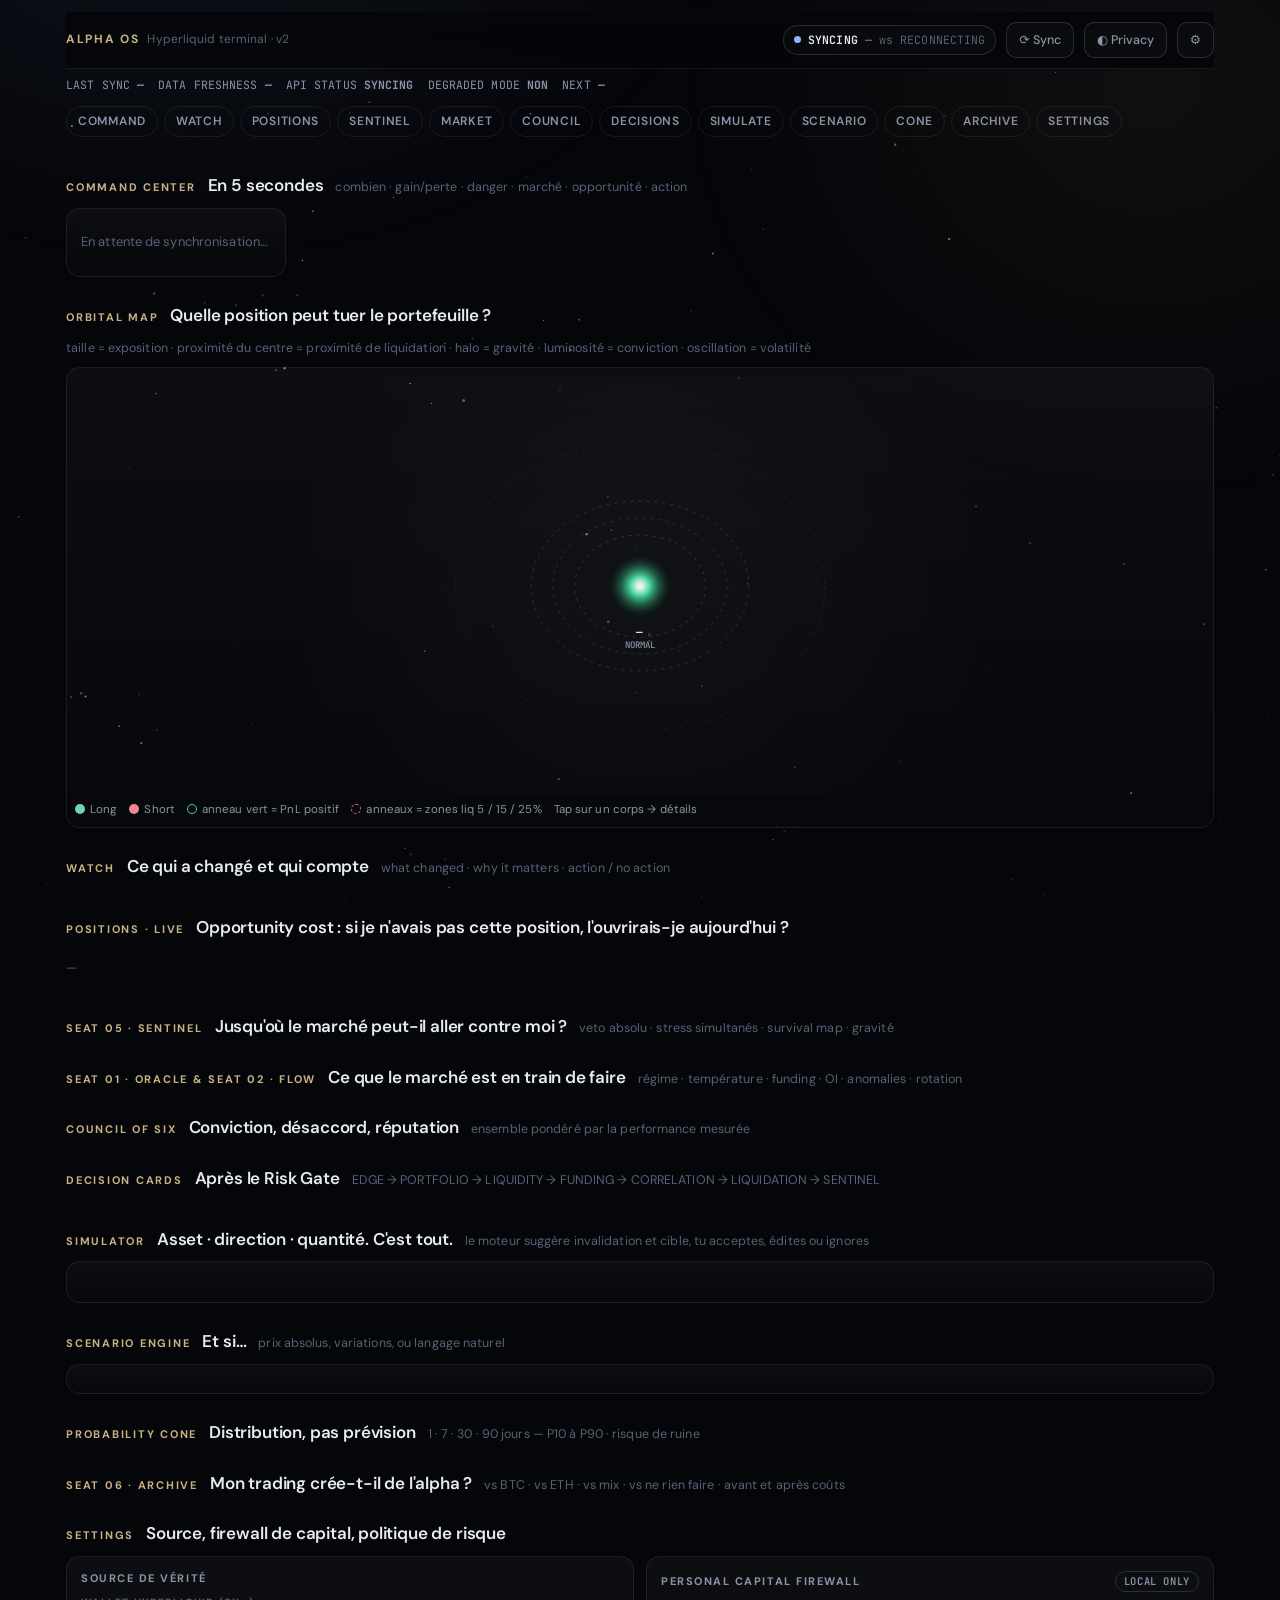
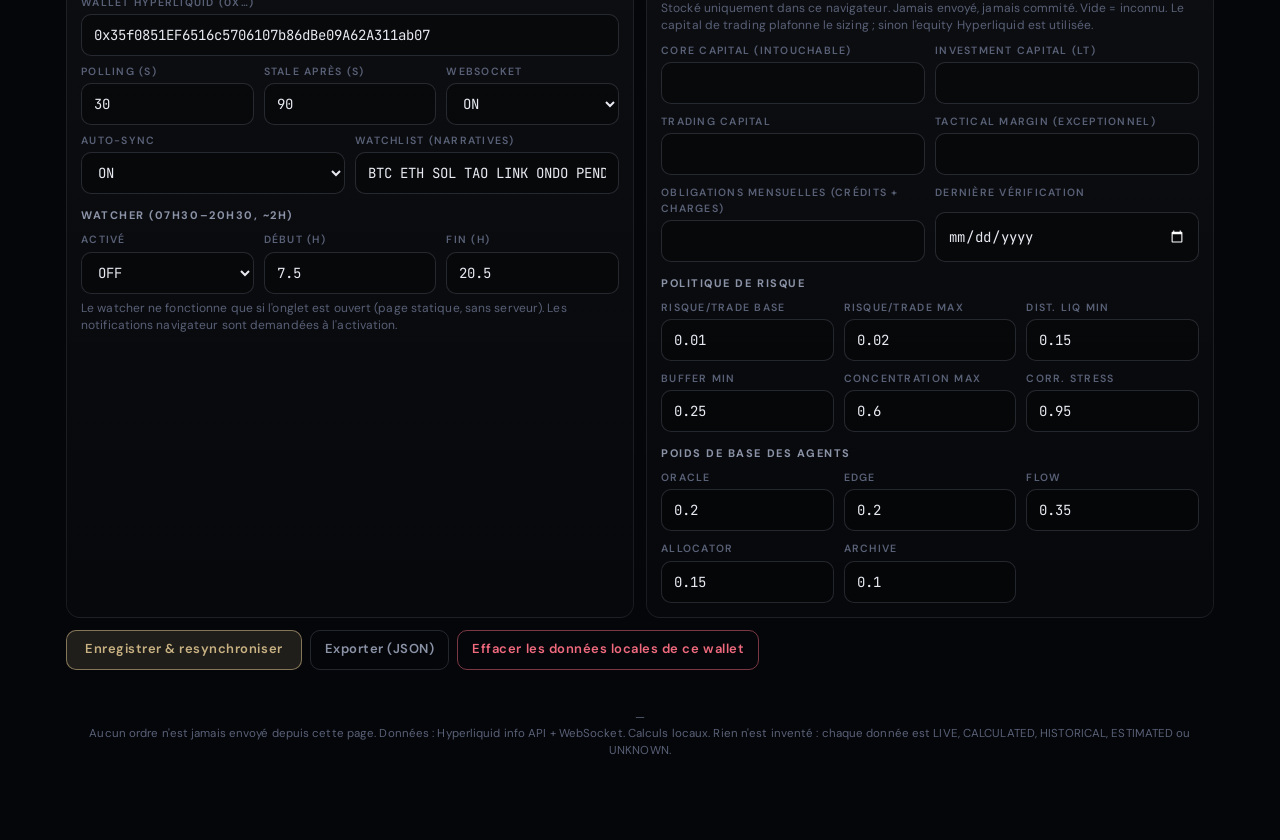
==== commit 81fd5d1e: "Adapt to live wallet data: null liquidationPx, fills/funding pagination, perps-only alpha series, si" ====
--- a/index.html
+++ b/index.html
@@ -50,6 +50,7 @@
     <div class="deck-head"><span class="eyebrow">Positions · live</span><h2>Opportunity cost : si je n'avais pas cette position, l'ouvrirais-je aujourd'hui ?</h2><span id="hist-progress" class="sub num"></span></div>
     <div id="poslist" class="poslist"><div class="empty">—</div></div>
     <div id="posdetail" style="margin-top:12px" hidden></div>
+    <div id="orders" style="margin-top:12px" hidden></div>
   </section>
 
   <section id="sentinel" class="deck">
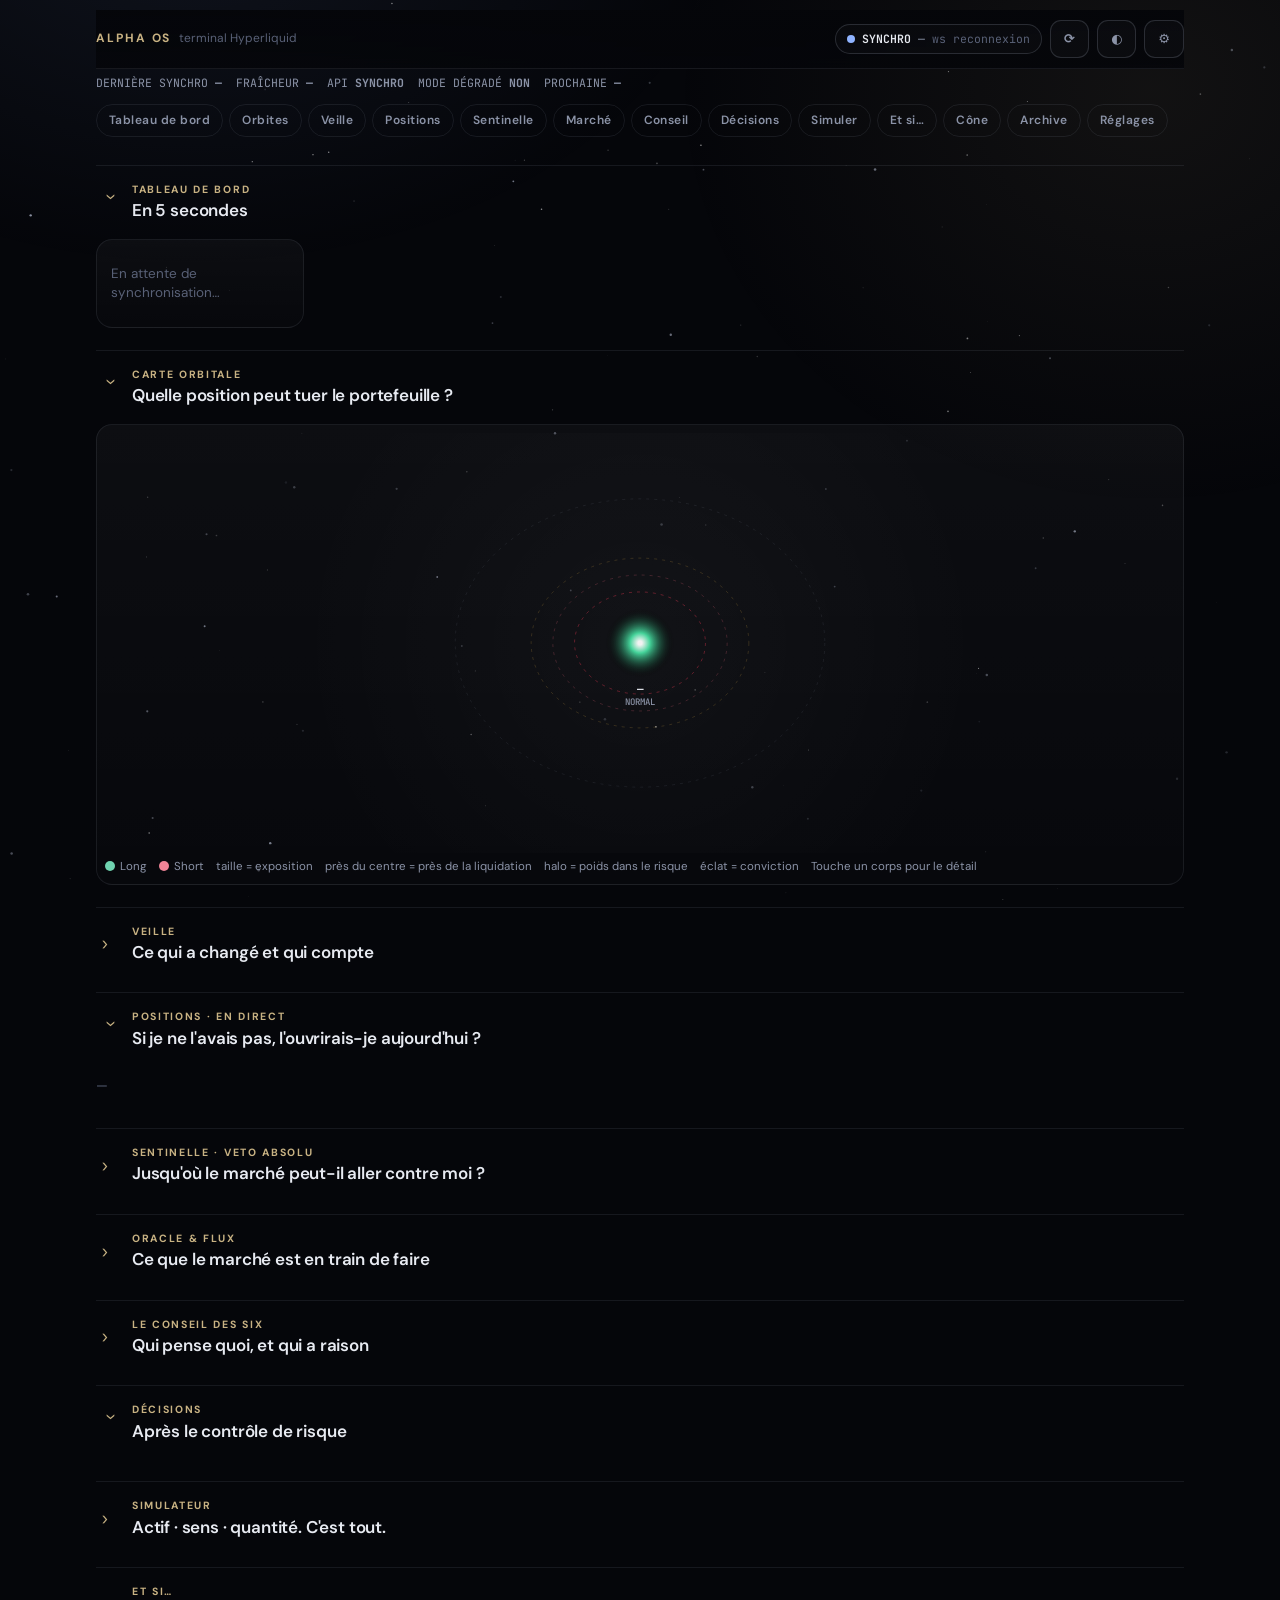
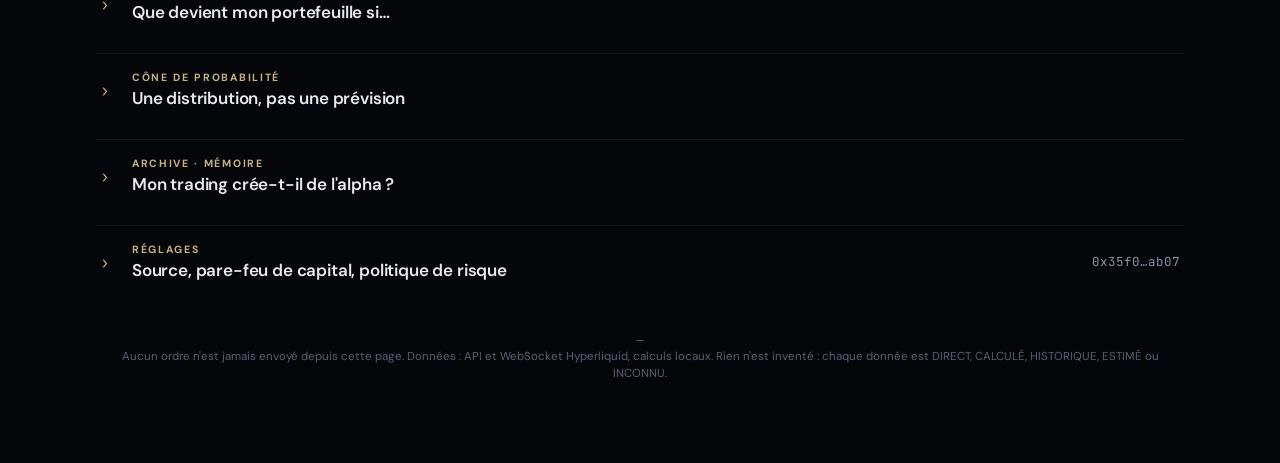
==== commit 38b547ef: "Refonte de l'interface : tout en français, sections repliables à chevrons, jauges circulaires, avata" ====
--- a/index.html
+++ b/index.html
@@ -5,100 +5,103 @@
   <meta name="viewport" content="width=device-width,initial-scale=1,viewport-fit=cover" />
   <meta name="color-scheme" content="dark" />
   <meta name="theme-color" content="#05060a" />
-  <title>Alpha OS · Hyperliquid Terminal</title>
+  <title>Alpha OS · Terminal Hyperliquid</title>
   <link rel="preconnect" href="https://fonts.googleapis.com" />
   <link rel="preconnect" href="https://fonts.gstatic.com" crossorigin />
   <link rel="stylesheet" href="assets/css/app.css" />
-  <!-- fonts are loaded without blocking scripts: a slow or blocked font CDN must never delay live data -->
-  <link rel="stylesheet" href="https://fonts.googleapis.com/css2?family=DM+Sans:wght@400;500;600;700&family=JetBrains+Mono:wght@400;500;600;700&display=swap" media="print" onload="this.media='all'" />
-  <noscript><link rel="stylesheet" href="https://fonts.googleapis.com/css2?family=DM+Sans:wght@400;500;600;700&family=JetBrains+Mono:wght@400;500;600;700&display=swap" /></noscript>
+  <!-- polices chargées sans bloquer les scripts : un CDN lent ne doit jamais retarder les données en direct -->
+  <link rel="stylesheet" href="https://fonts.googleapis.com/css2?family=DM+Sans:wght@400;500;600;700;800&family=JetBrains+Mono:wght@400;500;600;700&display=swap" media="print" onload="this.media='all'" />
+  <noscript><link rel="stylesheet" href="https://fonts.googleapis.com/css2?family=DM+Sans:wght@400;500;600;700;800&family=JetBrains+Mono:wght@400;500;600;700&display=swap" /></noscript>
 </head>
 <body>
 <canvas id="stars" aria-hidden="true"></canvas>
 <div class="wrap">
   <header class="topbar">
-    <div class="brand"><b>ALPHA OS</b><span>Hyperliquid terminal · v2</span></div>
-    <div id="sync" class="sync" data-s="IDLE"><span class="dot"></span><b>IDLE</b></div>
-    <button id="btn-sync" class="iconbtn" title="Synchroniser maintenant">⟳ Sync</button>
-    <button id="btn-privacy" class="iconbtn" aria-pressed="false" title="Masquer les montants">◐ Privacy</button>
+    <div class="brand"><b>ALPHA OS</b><span>terminal Hyperliquid</span></div>
+    <div id="sync" class="sync" data-s="IDLE"><span class="dot"></span><b>EN ATTENTE</b></div>
+    <button id="btn-sync" class="iconbtn" title="Synchroniser maintenant">⟳</button>
+    <button id="btn-privacy" class="iconbtn" aria-pressed="false" title="Masquer les montants">◐</button>
     <button id="btn-settings" class="iconbtn" title="Réglages">⚙</button>
   </header>
   <div id="banners"></div>
   <div id="sync-detail" class="legend num" style="gap:14px;margin:4px 0 6px"></div>
   <nav class="nav" aria-label="Sections">
-    <a href="#cmd">Command</a><a href="#alerts">Watch</a><a href="#positions">Positions</a><a href="#sentinel">Sentinel</a><a href="#market">Market</a><a href="#council">Council</a><a href="#decisions">Decisions</a><a href="#simulator">Simulate</a><a href="#scenario">Scenario</a><a href="#cone">Cone</a><a href="#archive">Archive</a><a href="#settings">Settings</a>
+    <a href="#cmd">Tableau de bord</a><a href="#orbit">Orbites</a><a href="#alerts">Veille</a><a href="#positions">Positions</a><a href="#sentinel">Sentinelle</a><a href="#market">Marché</a><a href="#council">Conseil</a><a href="#decisions">Décisions</a><a href="#simulator">Simuler</a><a href="#scenario">Et si…</a><a href="#cone">Cône</a><a href="#archive">Archive</a><a href="#settings">Réglages</a>
   </nav>
 
-  <section id="cmd" class="deck">
-    <div class="deck-head"><span class="eyebrow">Command center</span><h2>En 5 secondes</h2><span class="sub">combien · gain/perte · danger · marché · opportunité · action</span></div>
-    <div id="cmd-tiles" class="grid c5"><div class="card"><div class="empty">En attente de synchronisation…</div></div></div>
-  </section>
+  <details id="cmd" class="deck" open>
+    <summary><span class="chev">›</span><span class="ttl"><span class="eyebrow">Tableau de bord</span><h2>En 5 secondes</h2></span><span class="sum" id="sum-cmd"></span></summary>
+    <div class="body"><div id="cmd-tiles" class="grid c5"><div class="card"><div class="empty">En attente de synchronisation…</div></div></div></div>
+  </details>
 
-  <section id="orbit" class="deck">
-    <div class="deck-head"><span class="eyebrow">Orbital map</span><h2>Quelle position peut tuer le portefeuille ?</h2><span class="sub">taille = exposition · proximité du centre = proximité de liquidation · halo = gravité · luminosité = conviction · oscillation = volatilité</span></div>
-    <div class="card" style="padding:8px"><canvas id="orbit-canvas" class="orbit" width="800" height="380" aria-label="Carte orbitale des positions"></canvas>
-      <div class="legend"><span><i style="background:var(--long)"></i>Long</span><span><i style="background:var(--short)"></i>Short</span><span><i style="background:transparent;border:1px solid var(--ok)"></i>anneau vert = PnL positif</span><span><i style="background:transparent;border:1px dashed var(--bad)"></i>anneaux = zones liq 5 / 15 / 25%</span><span>Tap sur un corps → détails</span></div>
+  <details id="orbit" class="deck" open>
+    <summary><span class="chev">›</span><span class="ttl"><span class="eyebrow">Carte orbitale</span><h2>Quelle position peut tuer le portefeuille ?</h2></span><span class="sum" id="sum-orbit"></span></summary>
+    <div class="body"><div class="card" style="padding:8px"><canvas id="orbit-canvas" class="orbit" width="800" height="380" aria-label="Carte orbitale des positions"></canvas>
+      <div class="legend"><span><i style="background:var(--long)"></i>Long</span><span><i style="background:var(--short)"></i>Short</span><span>taille = exposition</span><span>près du centre = près de la liquidation</span><span>halo = poids dans le risque</span><span>éclat = conviction</span><span>Touche un corps pour le détail</span></div>
+    </div></div>
+  </details>
+
+  <details id="alerts" class="deck">
+    <summary><span class="chev">›</span><span class="ttl"><span class="eyebrow">Veille</span><h2>Ce qui a changé et qui compte</h2></span><span class="sum" id="sum-alerts"></span></summary>
+    <div class="body"><div id="alerts-body" class="grid"></div></div>
+  </details>
+
+  <details id="positions" class="deck" open>
+    <summary><span class="chev">›</span><span class="ttl"><span class="eyebrow">Positions · en direct</span><h2>Si je ne l'avais pas, l'ouvrirais-je aujourd'hui ?</h2></span><span class="sum" id="sum-positions"></span></summary>
+    <div class="body">
+      <div id="poslist" class="poslist"><div class="empty">—</div></div>
+      <div id="posdetail" style="margin-top:12px" hidden></div>
+      <div id="orders" style="margin-top:12px" hidden></div>
+      <span id="hist-progress" class="hint num"></span>
     </div>
-  </section>
+  </details>
 
-  <section id="alerts" class="deck">
-    <div class="deck-head"><span class="eyebrow">Watch</span><h2>Ce qui a changé et qui compte</h2><span class="sub">what changed · why it matters · action / no action</span></div>
-    <div id="alerts-body" class="grid"></div>
-  </section>
+  <details id="sentinel" class="deck">
+    <summary><span class="chev">›</span><span class="ttl"><span class="eyebrow">Sentinelle · veto absolu</span><h2>Jusqu'où le marché peut-il aller contre moi ?</h2></span><span class="sum" id="sum-sentinel"></span></summary>
+    <div class="body" id="sentinel-body"></div>
+  </details>
 
-  <section id="positions" class="deck">
-    <div class="deck-head"><span class="eyebrow">Positions · live</span><h2>Opportunity cost : si je n'avais pas cette position, l'ouvrirais-je aujourd'hui ?</h2><span id="hist-progress" class="sub num"></span></div>
-    <div id="poslist" class="poslist"><div class="empty">—</div></div>
-    <div id="posdetail" style="margin-top:12px" hidden></div>
-    <div id="orders" style="margin-top:12px" hidden></div>
-  </section>
+  <details id="market" class="deck">
+    <summary><span class="chev">›</span><span class="ttl"><span class="eyebrow">Oracle & Flux</span><h2>Ce que le marché est en train de faire</h2></span><span class="sum" id="sum-market"></span></summary>
+    <div class="body" id="market-body"></div>
+  </details>
 
-  <section id="sentinel" class="deck">
-    <div class="deck-head"><span class="eyebrow">Seat 05 · Sentinel</span><h2>Jusqu'où le marché peut-il aller contre moi ?</h2><span class="sub">veto absolu · stress simultanés · survival map · gravité</span></div>
-    <div id="sentinel-body"></div>
-  </section>
+  <details id="council" class="deck">
+    <summary><span class="chev">›</span><span class="ttl"><span class="eyebrow">Le conseil des six</span><h2>Qui pense quoi, et qui a raison</h2></span><span class="sum" id="sum-council"></span></summary>
+    <div class="body" id="council-body"></div>
+  </details>
 
-  <section id="market" class="deck">
-    <div class="deck-head"><span class="eyebrow">Seat 01 · Oracle & Seat 02 · Flow</span><h2>Ce que le marché est en train de faire</h2><span class="sub">régime · température · funding · OI · anomalies · rotation</span></div>
-    <div id="market-body"></div>
-  </section>
+  <details id="decisions" class="deck" open>
+    <summary><span class="chev">›</span><span class="ttl"><span class="eyebrow">Décisions</span><h2>Après le contrôle de risque</h2></span><span class="sum" id="sum-decisions"></span></summary>
+    <div class="body"><div id="decisions-body" class="grid"></div></div>
+  </details>
 
-  <section id="council" class="deck">
-    <div class="deck-head"><span class="eyebrow">Council of six</span><h2>Conviction, désaccord, réputation</h2><span class="sub">ensemble pondéré par la performance mesurée</span></div>
-    <div id="council-body"></div>
-  </section>
+  <details id="simulator" class="deck">
+    <summary><span class="chev">›</span><span class="ttl"><span class="eyebrow">Simulateur</span><h2>Actif · sens · quantité. C'est tout.</h2></span><span class="sum" id="sum-simulator"></span></summary>
+    <div class="body"><div class="card"><div id="sim-form"></div><div id="sim-result" style="margin-top:12px"></div></div></div>
+  </details>
 
-  <section id="decisions" class="deck">
-    <div class="deck-head"><span class="eyebrow">Decision cards</span><h2>Après le Risk Gate</h2><span class="sub">EDGE → PORTFOLIO → LIQUIDITY → FUNDING → CORRELATION → LIQUIDATION → SENTINEL</span></div>
-    <div id="decisions-body" class="grid"></div>
-  </section>
+  <details id="scenario" class="deck">
+    <summary><span class="chev">›</span><span class="ttl"><span class="eyebrow">Et si…</span><h2>Que devient mon portefeuille si…</h2></span><span class="sum" id="sum-scenario"></span></summary>
+    <div class="body"><div class="card"><div id="scen-body"></div></div></div>
+  </details>
 
-  <section id="simulator" class="deck">
-    <div class="deck-head"><span class="eyebrow">Simulator</span><h2>Asset · direction · quantité. C'est tout.</h2><span class="sub">le moteur suggère invalidation et cible, tu acceptes, édites ou ignores</span></div>
-    <div class="card"><div id="sim-form"></div><div id="sim-result" style="margin-top:12px"></div></div>
-  </section>
+  <details id="cone" class="deck">
+    <summary><span class="chev">›</span><span class="ttl"><span class="eyebrow">Cône de probabilité</span><h2>Une distribution, pas une prévision</h2></span><span class="sum" id="sum-cone"></span></summary>
+    <div class="body" id="cone-body"></div>
+  </details>
 
-  <section id="scenario" class="deck">
-    <div class="deck-head"><span class="eyebrow">Scenario engine</span><h2>Et si…</h2><span class="sub">prix absolus, variations, ou langage naturel</span></div>
-    <div class="card"><div id="scen-body"></div></div>
-  </section>
+  <details id="archive" class="deck">
+    <summary><span class="chev">›</span><span class="ttl"><span class="eyebrow">Archive · mémoire</span><h2>Mon trading crée-t-il de l'alpha ?</h2></span><span class="sum" id="sum-archive"></span></summary>
+    <div class="body" id="archive-body"></div>
+  </details>
 
-  <section id="cone" class="deck">
-    <div class="deck-head"><span class="eyebrow">Probability cone</span><h2>Distribution, pas prévision</h2><span class="sub">1 · 7 · 30 · 90 jours — P10 à P90 · risque de ruine</span></div>
-    <div id="cone-body"></div>
-  </section>
+  <details id="settings" class="deck">
+    <summary><span class="chev">›</span><span class="ttl"><span class="eyebrow">Réglages</span><h2>Source, pare-feu de capital, politique de risque</h2></span><span class="sum" id="sum-settings"></span></summary>
+    <div class="body" id="settings-body"></div>
+  </details>
 
-  <section id="archive" class="deck">
-    <div class="deck-head"><span class="eyebrow">Seat 06 · Archive</span><h2>Mon trading crée-t-il de l'alpha ?</h2><span class="sub">vs BTC · vs ETH · vs mix · vs ne rien faire · avant et après coûts</span></div>
-    <div id="archive-body"></div>
-  </section>
-
-  <section id="settings" class="deck">
-    <div class="deck-head"><span class="eyebrow">Settings</span><h2>Source, firewall de capital, politique de risque</h2></div>
-    <div id="settings-body"></div>
-  </section>
-
-  <footer class="foot"><span id="stamp">—</span><br/>Aucun ordre n'est jamais envoyé depuis cette page. Données : Hyperliquid info API + WebSocket. Calculs locaux. Rien n'est inventé : chaque donnée est LIVE, CALCULATED, HISTORICAL, ESTIMATED ou UNKNOWN.</footer>
+  <footer class="foot"><span id="stamp">—</span><br/>Aucun ordre n'est jamais envoyé depuis cette page. Données : API et WebSocket Hyperliquid, calculs locaux. Rien n'est inventé : chaque donnée est DIRECT, CALCULÉ, HISTORIQUE, ESTIMÉ ou INCONNU.</footer>
 </div>
 
 <script src="src/core/util.js"></script>
@@ -126,6 +129,7 @@
 <script src="src/agents/orchestrator.js"></script>
 <script src="src/engine/alerts.js"></script>
 <script src="src/engine/pipeline.js"></script>
+<script src="src/ui/i18n.js"></script>
 <script src="src/ui/dom.js"></script>
 <script src="src/ui/starfield.js"></script>
 <script src="src/ui/orbital.js"></script>
--- a/assets/css/app.css
+++ b/assets/css/app.css
@@ -1,82 +1,93 @@
-/* Personal Alpha OS — observatory / command-center visual system. Single dark theme, deliberately. */
+/* Alpha OS — système visuel « observatoire ». Thème sombre unique, assumé. */
 :root {
   --bg: #05060a; --bg-1: #090c12; --bg-2: #0e121b; --bg-3: #131826;
-  --line: rgba(196, 208, 232, 0.09); --line-2: rgba(196, 208, 232, 0.16);
+  --line: rgba(196, 208, 232, 0.09); --line-2: rgba(196, 208, 232, 0.17);
   --text: #e7eaf1; --muted: #8b93a7; --dim: #596177;
   --accent: #c8b283; --accent-soft: rgba(200, 178, 131, 0.14); --info: #8fb3ff;
-  --ok: #45d39a; --warn: #e6b450; --bad: #f06a7e; --crit: #ff3d5a;
+  --ok: #45d39a; --warn: #e6b450; --hot: #f2994a; --bad: #f06a7e; --crit: #ff3d5a;
   --long: #6fd3b0; --short: #f08497;
-  --radius: 14px; --radius-s: 9px;
+  --radius: 16px; --radius-s: 10px;
   --font: "DM Sans", ui-sans-serif, system-ui, -apple-system, "Segoe UI", Roboto, Helvetica, Arial, sans-serif;
   --mono: "JetBrains Mono", ui-monospace, SFMono-Regular, Menlo, Consolas, monospace;
-  --gutter: 16px; --maxw: 1180px;
+  --gutter: 16px; --maxw: 1120px;
 }
 * { box-sizing: border-box; }
-html { -webkit-text-size-adjust: 100%; }
-body { margin: 0; background: var(--bg); color: var(--text); font-family: var(--font); font-size: 14.5px; line-height: 1.45; letter-spacing: 0.1px; -webkit-font-smoothing: antialiased; overflow-x: hidden; }
+html { -webkit-text-size-adjust: 100%; scroll-behavior: smooth; }
+body { margin: 0; background: var(--bg); color: var(--text); font-family: var(--font); font-size: 15px; line-height: 1.45; -webkit-font-smoothing: antialiased; overflow-x: hidden; }
 #stars { position: fixed; inset: 0; z-index: 0; pointer-events: none; }
-body::before { content: ""; position: fixed; inset: 0; z-index: 0; pointer-events: none; background: radial-gradient(900px 600px at 15% -10%, rgba(143, 179, 255, 0.07), transparent 60%), radial-gradient(800px 700px at 90% 10%, rgba(200, 178, 131, 0.06), transparent 60%); }
+body::before { content: ""; position: fixed; inset: 0; z-index: 0; pointer-events: none; background: radial-gradient(900px 600px at 15% -10%, rgba(143, 179, 255, 0.08), transparent 60%), radial-gradient(800px 700px at 90% 10%, rgba(200, 178, 131, 0.07), transparent 60%); }
 a { color: var(--info); text-decoration: none; }
 button { font: inherit; color: inherit; }
 .mono, .num { font-family: var(--mono); font-variant-numeric: tabular-nums; font-feature-settings: "tnum"; }
-.wrap { position: relative; z-index: 1; max-width: var(--maxw); margin: 0 auto; padding-inline: var(--gutter); padding-block: 12px 80px; }
-
-/* ---- top bar ---- */
-.topbar { position: sticky; top: 0; z-index: 30; display: flex; align-items: center; gap: 10px; flex-wrap: wrap; padding: 10px 0; margin-bottom: 8px; background: linear-gradient(180deg, rgba(5, 6, 10, 0.96), rgba(5, 6, 10, 0.86)); backdrop-filter: blur(10px); border-bottom: 1px solid var(--line); }
+.wrap { position: relative; z-index: 1; max-width: var(--maxw); margin: 0 auto; padding-inline: var(--gutter); padding-block: 10px 80px; }
+[hidden] { display: none !important; }
+
+/* ---- barre du haut ---- */
+.topbar { position: sticky; top: 0; z-index: 30; display: flex; align-items: center; gap: 8px; flex-wrap: wrap; padding: 10px 0; margin-bottom: 6px; background: linear-gradient(180deg, rgba(5, 6, 10, 0.97), rgba(5, 6, 10, 0.88)); backdrop-filter: blur(10px); border-bottom: 1px solid var(--line); }
 .brand { display: flex; align-items: baseline; gap: 8px; margin-right: auto; }
-.brand b { font-weight: 700; letter-spacing: 0.14em; font-size: 12px; color: var(--accent); }
+.brand b { font-weight: 700; letter-spacing: 0.16em; font-size: 12px; color: var(--accent); }
 .brand span { color: var(--dim); font-size: 12px; }
-.sync { display: inline-flex; align-items: center; gap: 7px; padding: 6px 10px; border-radius: 999px; border: 1px solid var(--line-2); font-family: var(--mono); font-size: 11.5px; color: var(--muted); background: rgba(255, 255, 255, 0.02); }
-.sync .dot { width: 7px; height: 7px; border-radius: 50%; background: var(--dim); box-shadow: 0 0 0 0 transparent; }
+.sync { display: inline-flex; align-items: center; gap: 7px; padding: 6px 11px; border-radius: 999px; border: 1px solid var(--line-2); font-family: var(--mono); font-size: 11.5px; color: var(--muted); background: rgba(255, 255, 255, 0.02); }
+.sync .dot { width: 8px; height: 8px; border-radius: 50%; background: var(--dim); }
 .sync[data-s="LIVE"] .dot { background: var(--ok); box-shadow: 0 0 10px var(--ok); animation: pulse 2.2s infinite; }
-.sync[data-s="SYNCING"] .dot { background: var(--info); animation: pulse 0.9s infinite; }
+.sync[data-s="SYNCING"] .dot { background: var(--info); animation: pulse 0.8s infinite; }
 .sync[data-s="STALE"] .dot { background: var(--warn); }
 .sync[data-s="DEGRADED"] .dot { background: var(--warn); box-shadow: 0 0 8px var(--warn); }
 .sync[data-s="ERROR"] .dot { background: var(--crit); }
-.sync[data-s="IDLE"] .dot { background: var(--dim); }
 .sync b { color: var(--text); font-weight: 600; }
-@keyframes pulse { 0% { opacity: 1; } 50% { opacity: 0.45; } 100% { opacity: 1; } }
-.iconbtn { display: inline-flex; align-items: center; justify-content: center; gap: 6px; min-height: 36px; padding: 0 12px; border-radius: 10px; border: 1px solid var(--line-2); background: rgba(255, 255, 255, 0.025); color: var(--muted); cursor: pointer; font-size: 12.5px; font-weight: 500; }
-.iconbtn:hover, .iconbtn:focus-visible { color: var(--text); border-color: rgba(200, 178, 131, 0.5); outline: none; }
+@keyframes pulse { 0% { opacity: 1; } 50% { opacity: 0.4; } 100% { opacity: 1; } }
+.iconbtn { display: inline-flex; align-items: center; justify-content: center; gap: 6px; min-height: 38px; padding: 0 13px; border-radius: 11px; border: 1px solid var(--line-2); background: rgba(255, 255, 255, 0.025); color: var(--muted); cursor: pointer; font-size: 13px; font-weight: 600; transition: transform 0.12s ease, border-color 0.15s ease; }
+.iconbtn:hover, .iconbtn:focus-visible { color: var(--text); border-color: rgba(200, 178, 131, 0.55); outline: none; transform: translateY(-1px); }
 .iconbtn[aria-pressed="true"] { color: var(--accent); border-color: var(--accent); background: var(--accent-soft); }
 .nav { display: flex; gap: 6px; overflow-x: auto; padding: 6px 0 10px; scrollbar-width: none; -webkit-overflow-scrolling: touch; }
 .nav::-webkit-scrollbar { display: none; }
-.nav a { flex: 0 0 auto; padding: 6px 11px; border-radius: 999px; border: 1px solid var(--line); color: var(--muted); font-size: 12px; letter-spacing: 0.06em; text-transform: uppercase; font-weight: 600; white-space: nowrap; }
-.nav a:hover { color: var(--text); border-color: var(--line-2); }
-
-/* ---- banners ---- */
-.banner { display: flex; gap: 10px; align-items: flex-start; padding: 10px 12px; border-radius: var(--radius-s); border: 1px solid var(--line-2); background: rgba(230, 180, 80, 0.06); margin: 8px 0; font-size: 13px; }
+.nav a { flex: 0 0 auto; padding: 7px 12px; border-radius: 999px; border: 1px solid var(--line); color: var(--muted); font-size: 12px; letter-spacing: 0.04em; font-weight: 600; white-space: nowrap; transition: transform 0.12s ease; }
+.nav a:hover { color: var(--text); border-color: var(--line-2); transform: translateY(-1px); }
+
+/* ---- bannières ---- */
+.banner { display: flex; gap: 10px; align-items: flex-start; padding: 10px 12px; border-radius: var(--radius-s); border: 1px solid var(--line-2); background: rgba(230, 180, 80, 0.06); margin: 8px 0; font-size: 13.5px; }
 .banner.bad { background: rgba(240, 106, 126, 0.08); border-color: rgba(240, 106, 126, 0.4); }
 .banner.info { background: rgba(143, 179, 255, 0.06); border-color: rgba(143, 179, 255, 0.3); }
-.banner .x { margin-left: auto; background: none; border: 0; color: var(--muted); cursor: pointer; font-size: 16px; line-height: 1; }
-
-/* ---- sections ---- */
-.deck { margin-top: 26px; }
-.deck-head { display: flex; align-items: baseline; gap: 12px; flex-wrap: wrap; margin-bottom: 10px; }
-.eyebrow { font-size: 11px; letter-spacing: 0.16em; text-transform: uppercase; color: var(--accent); font-weight: 700; }
-.deck-head h2 { margin: 0; font-size: 17px; font-weight: 600; letter-spacing: -0.01em; text-wrap: balance; }
-.deck-head .sub { color: var(--dim); font-size: 12.5px; }
-.deck-head .right { margin-left: auto; display: flex; gap: 8px; align-items: center; }
+.banner .x { margin-left: auto; background: none; border: 0; color: var(--muted); cursor: pointer; font-size: 18px; line-height: 1; }
+
+/* ---- sections repliables (chevrons) ---- */
+details.deck { margin-top: 18px; border-top: 1px solid var(--line); padding-top: 6px; }
+details.deck > summary { list-style: none; cursor: pointer; display: grid; grid-template-columns: 22px 1fr auto; gap: 10px; align-items: center; padding: 10px 4px; border-radius: var(--radius-s); user-select: none; }
+details.deck > summary::-webkit-details-marker { display: none; }
+details.deck > summary:hover { background: rgba(255, 255, 255, 0.025); }
+details.deck > summary .chev { font-family: var(--mono); color: var(--accent); font-size: 16px; transition: transform 0.18s ease; }
+details.deck[open] > summary .chev { transform: rotate(90deg); }
+details.deck > summary .ttl { display: flex; flex-direction: column; gap: 1px; min-width: 0; }
+details.deck > summary .eyebrow { font-size: 10.5px; letter-spacing: 0.16em; text-transform: uppercase; color: var(--accent); font-weight: 700; }
+details.deck > summary h2 { margin: 0; font-size: 17px; font-weight: 600; letter-spacing: -0.01em; text-wrap: balance; }
+details.deck > summary .sum { color: var(--muted); font-size: 12.5px; font-family: var(--mono); text-align: right; white-space: nowrap; overflow: hidden; text-overflow: ellipsis; max-width: 45vw; }
+details.deck > .body { padding: 6px 0 4px; animation: fadein 0.25s ease; }
+@keyframes fadein { from { opacity: 0; transform: translateY(4px); } to { opacity: 1; transform: none; } }
+
+/* ---- grilles & cartes ---- */
 .grid { display: grid; gap: 12px; grid-template-columns: 1fr; }
 @media (min-width: 720px) { .grid.c2 { grid-template-columns: 1fr 1fr; } .grid.c3 { grid-template-columns: repeat(3, 1fr); } .grid.c5 { grid-template-columns: repeat(5, 1fr); } }
 @media (min-width: 720px) and (max-width: 1000px) { .grid.c5 { grid-template-columns: repeat(3, 1fr); } }
-@media (max-width: 719px) { .grid.c5 { grid-template-columns: 1fr 1fr; } }
-.card { position: relative; border: 1px solid var(--line); border-radius: var(--radius); background: linear-gradient(180deg, rgba(255, 255, 255, 0.035), rgba(255, 255, 255, 0.012)); padding: 14px; min-width: 0; }
+@media (max-width: 719px) { .grid.c5 { grid-template-columns: 1fr 1fr; } .grid.c5 > .card:last-child { grid-column: 1 / -1; } }
+.card { position: relative; border: 1px solid var(--line); border-radius: var(--radius); background: linear-gradient(180deg, rgba(255, 255, 255, 0.035), rgba(255, 255, 255, 0.012)); padding: 14px; min-width: 0; transition: border-color 0.15s ease, transform 0.15s ease; }
 .card.lift { border-color: var(--line-2); box-shadow: 0 20px 50px rgba(0, 0, 0, 0.45); }
-.card.accent { border-color: rgba(200, 178, 131, 0.35); background: linear-gradient(180deg, rgba(200, 178, 131, 0.08), rgba(255, 255, 255, 0.012)); }
-.card h3 { margin: 0 0 8px; font-size: 11px; letter-spacing: 0.14em; text-transform: uppercase; color: var(--muted); font-weight: 700; display: flex; align-items: center; gap: 8px; }
+.card.accent { border-color: rgba(200, 178, 131, 0.35); background: linear-gradient(180deg, rgba(200, 178, 131, 0.09), rgba(255, 255, 255, 0.012)); }
+.card.tap { cursor: pointer; }
+.card.tap:hover { border-color: var(--line-2); transform: translateY(-2px); }
+.card h3 { margin: 0 0 8px; font-size: 11px; letter-spacing: 0.14em; text-transform: uppercase; color: var(--muted); font-weight: 700; display: flex; align-items: center; gap: 8px; flex-wrap: wrap; }
 .card h3 .tag { margin-left: auto; }
-.kv { display: flex; justify-content: space-between; align-items: baseline; gap: 12px; padding: 6px 0; border-top: 1px solid var(--line); }
+.kv { display: flex; justify-content: space-between; align-items: baseline; gap: 12px; padding: 7px 0; border-top: 1px solid var(--line); }
 .kv:first-of-type { border-top: 0; }
 .kv .k { color: var(--muted); font-size: 12.5px; }
 .kv .v { font-family: var(--mono); font-size: 13px; font-weight: 500; text-align: right; }
-.big { font-family: var(--mono); font-size: 26px; font-weight: 600; letter-spacing: -0.02em; line-height: 1.1; }
+.big { font-family: var(--mono); font-size: 28px; font-weight: 600; letter-spacing: -0.02em; line-height: 1.1; }
 .big small { font-size: 13px; color: var(--muted); font-weight: 400; margin-left: 4px; }
 .sub2 { color: var(--muted); font-size: 12.5px; margin-top: 4px; }
 .pos { color: var(--ok); } .neg { color: var(--bad); } .warnc { color: var(--warn); } .dimc { color: var(--dim); }
-.tag { display: inline-flex; align-items: center; gap: 5px; padding: 2px 8px; border-radius: 999px; border: 1px solid var(--line-2); font-family: var(--mono); font-size: 10.5px; font-weight: 600; letter-spacing: 0.06em; color: var(--muted); white-space: nowrap; }
+.tag { display: inline-flex; align-items: center; gap: 5px; padding: 3px 9px; border-radius: 999px; border: 1px solid var(--line-2); font-family: var(--mono); font-size: 10.5px; font-weight: 600; letter-spacing: 0.06em; color: var(--muted); white-space: nowrap; }
 .tag.ok { color: var(--ok); border-color: rgba(69, 211, 154, 0.45); background: rgba(69, 211, 154, 0.08); }
 .tag.warn { color: var(--warn); border-color: rgba(230, 180, 80, 0.45); background: rgba(230, 180, 80, 0.08); }
+.tag.hot { color: var(--hot); border-color: rgba(242, 153, 74, 0.45); background: rgba(242, 153, 74, 0.08); }
 .tag.bad { color: var(--bad); border-color: rgba(240, 106, 126, 0.45); background: rgba(240, 106, 126, 0.08); }
 .tag.crit { color: #fff; border-color: var(--crit); background: rgba(255, 61, 90, 0.35); }
 .tag.info { color: var(--info); border-color: rgba(143, 179, 255, 0.4); background: rgba(143, 179, 255, 0.08); }
@@ -84,22 +95,22 @@
 .tag.long { color: var(--long); border-color: rgba(111, 211, 176, 0.45); } .tag.short { color: var(--short); border-color: rgba(240, 132, 151, 0.45); }
 .prov { font-size: 9.5px; letter-spacing: 0.1em; color: var(--dim); font-family: var(--mono); }
 .prov::before { content: "·"; margin: 0 4px; }
-.lvl-NORMAL { color: var(--ok); } .lvl-WATCH { color: var(--warn); } .lvl-STRESSED { color: #f2994a; } .lvl-DANGER { color: var(--bad); } .lvl-CRITICAL { color: var(--crit); } .lvl-UNKNOWN { color: var(--dim); }
+.lvl-NORMAL { color: var(--ok); } .lvl-WATCH { color: var(--warn); } .lvl-STRESSED { color: var(--hot); } .lvl-DANGER { color: var(--bad); } .lvl-CRITICAL { color: var(--crit); } .lvl-UNKNOWN { color: var(--dim); }
 .stripe { position: absolute; left: 0; top: 12px; bottom: 12px; width: 3px; border-radius: 3px; background: var(--dim); }
-.stripe.NORMAL { background: var(--ok); } .stripe.WATCH { background: var(--warn); } .stripe.STRESSED { background: #f2994a; } .stripe.DANGER { background: var(--bad); } .stripe.CRITICAL { background: var(--crit); box-shadow: 0 0 12px var(--crit); }
-
-/* ---- details / why ---- */
-details.why { margin-top: 10px; border-top: 1px solid var(--line); padding-top: 8px; }
-details.why > summary { cursor: pointer; list-style: none; display: inline-flex; align-items: center; gap: 6px; font-size: 11px; letter-spacing: 0.14em; text-transform: uppercase; color: var(--accent); font-weight: 700; user-select: none; }
-details.why > summary::-webkit-details-marker { display: none; }
-details.why > summary::after { content: "+"; font-family: var(--mono); color: var(--dim); }
-details.why[open] > summary::after { content: "−"; }
-details.why > .body { margin-top: 10px; color: var(--muted); font-size: 13px; }
-details.why ul { margin: 6px 0 0; padding-left: 18px; }
-details.why li { margin: 3px 0; }
+.stripe.NORMAL { background: var(--ok); } .stripe.WATCH { background: var(--warn); } .stripe.STRESSED { background: var(--hot); } .stripe.DANGER { background: var(--bad); } .stripe.CRITICAL { background: var(--crit); box-shadow: 0 0 12px var(--crit); }
+
+/* ---- chevrons « en savoir plus » ---- */
+details.more { margin-top: 10px; border-top: 1px solid var(--line); padding-top: 8px; }
+details.more > summary { cursor: pointer; list-style: none; display: inline-flex; align-items: center; gap: 7px; font-size: 12px; letter-spacing: 0.08em; text-transform: uppercase; color: var(--accent); font-weight: 700; user-select: none; }
+details.more > summary::-webkit-details-marker { display: none; }
+details.more > summary::before { content: "›"; font-family: var(--mono); font-size: 16px; line-height: 1; transition: transform 0.18s ease; display: inline-block; }
+details.more[open] > summary::before { transform: rotate(90deg); }
+details.more > .body { margin-top: 10px; color: var(--muted); font-size: 13.5px; animation: fadein 0.2s ease; }
+details.more ul { margin: 6px 0 0; padding-left: 18px; }
+details.more li { margin: 4px 0; }
 pre.json { margin: 8px 0 0; padding: 10px; border-radius: var(--radius-s); border: 1px solid var(--line); background: rgba(0, 0, 0, 0.35); overflow: auto; max-height: 320px; font-family: var(--mono); font-size: 11px; color: #c9d4ea; }
 
-/* ---- tables ---- */
+/* ---- tableaux ---- */
 .tbl-wrap { overflow-x: auto; -webkit-overflow-scrolling: touch; margin-top: 8px; }
 table.tbl { width: 100%; border-collapse: collapse; font-size: 12.5px; }
 .tbl th { text-align: left; font-size: 10.5px; letter-spacing: 0.1em; text-transform: uppercase; color: var(--dim); font-weight: 600; padding: 6px 8px; border-bottom: 1px solid var(--line-2); white-space: nowrap; }
@@ -108,99 +119,112 @@
 .tbl tr:last-child td { border-bottom: 0; }
 .tbl td.r, .tbl th.r { text-align: right; }
 
-/* ---- bars & gauges ---- */
-.bar { height: 6px; border-radius: 999px; background: rgba(255, 255, 255, 0.07); overflow: hidden; }
-.bar > i { display: block; height: 100%; border-radius: 999px; background: var(--accent); }
+/* ---- jauges ---- */
+.bar { height: 7px; border-radius: 999px; background: rgba(255, 255, 255, 0.07); overflow: hidden; }
+.bar > i { display: block; height: 100%; border-radius: 999px; background: var(--accent); transition: width 0.4s ease; }
 .gauge { position: relative; height: 10px; border-radius: 999px; background: linear-gradient(90deg, #3d6bd6, #3f9fd0 20%, #5b6b7e 40%, #5b6b7e 60%, #d9a441 80%, #e35a6d); opacity: 0.9; }
-.gauge > i { position: absolute; top: -4px; width: 3px; height: 18px; background: #fff; border-radius: 2px; box-shadow: 0 0 8px rgba(255, 255, 255, 0.6); transform: translateX(-50%); }
-.bands { display: flex; height: 22px; border-radius: 6px; overflow: hidden; border: 1px solid var(--line-2); }
-.bands > span { display: flex; align-items: center; justify-content: center; font-family: var(--mono); font-size: 10px; color: rgba(255, 255, 255, 0.85); min-width: 0; overflow: hidden; }
+.gauge > i { position: absolute; top: -4px; width: 4px; height: 18px; background: #fff; border-radius: 2px; box-shadow: 0 0 8px rgba(255, 255, 255, 0.6); transform: translateX(-50%); transition: left 0.5s ease; }
+.rowring { display: flex; gap: 12px; align-items: center; flex-wrap: wrap; }
+.rowring > div { min-width: 0; flex: 1 1 130px; overflow-wrap: anywhere; }
+.ring { position: relative; width: 92px; height: 92px; flex: 0 0 auto; }
+.ring svg { width: 100%; height: 100%; transform: rotate(-90deg); }
+.ring circle { fill: none; stroke-width: 8; stroke-linecap: round; }
+.ring .track { stroke: rgba(255, 255, 255, 0.08); }
+.ring .val { stroke: var(--accent); transition: stroke-dashoffset 0.6s ease; }
+.ring .lbl { position: absolute; inset: 0; display: flex; flex-direction: column; align-items: center; justify-content: center; font-family: var(--mono); font-weight: 700; font-size: 20px; line-height: 1; }
+.ring .lbl small { font-size: 9.5px; letter-spacing: 0.1em; color: var(--muted); font-weight: 600; margin-top: 3px; }
+.bands { display: flex; height: 24px; border-radius: 7px; overflow: hidden; border: 1px solid var(--line-2); }
+.bands > span { display: flex; align-items: center; justify-content: center; font-family: var(--mono); font-size: 10.5px; font-weight: 700; color: rgba(255, 255, 255, 0.9); min-width: 0; overflow: hidden; }
 .bands .b-SAFE { background: rgba(69, 211, 154, 0.35); } .bands .b-WATCH { background: rgba(230, 180, 80, 0.35); } .bands .b-STRESSED { background: rgba(242, 153, 74, 0.4); } .bands .b-DANGER { background: rgba(240, 106, 126, 0.45); } .bands .b-CRITICAL { background: rgba(255, 61, 90, 0.6); }
-.bandlabels { display: flex; justify-content: space-between; font-family: var(--mono); font-size: 10.5px; color: var(--muted); margin-top: 4px; }
+.bandlabels { display: flex; justify-content: space-between; flex-wrap: wrap; gap: 4px 10px; font-family: var(--mono); font-size: 10.5px; color: var(--muted); margin-top: 4px; }
 .heat { display: inline-block; min-width: 56px; padding: 2px 6px; border-radius: 5px; text-align: center; font-family: var(--mono); font-size: 11px; }
 
 /* ---- positions ---- */
 .poslist { display: grid; gap: 10px; grid-template-columns: 1fr; }
 @media (min-width: 900px) { .poslist { grid-template-columns: 1fr 1fr; } }
-.poscard { display: grid; grid-template-columns: auto 1fr auto; gap: 10px 12px; align-items: center; padding: 12px 14px 12px 18px; cursor: pointer; }
-.poscard:hover { border-color: var(--line-2); }
-.poscard .sym { font-family: var(--mono); font-weight: 700; font-size: 15px; letter-spacing: 0.02em; }
+.poscard { display: grid; grid-template-columns: auto 1fr auto; gap: 8px 12px; align-items: center; padding: 12px 14px 12px 18px; }
+.poscard .sym { font-family: var(--mono); font-weight: 700; font-size: 17px; letter-spacing: 0.02em; }
 .poscard .meta { color: var(--muted); font-size: 12px; }
-.poscard .pnl { text-align: right; font-family: var(--mono); font-weight: 600; font-size: 15px; }
-.poscard .foot { grid-column: 1 / -1; display: flex; gap: 8px; flex-wrap: wrap; align-items: center; font-size: 11.5px; color: var(--muted); }
-.poscard .foot .num { color: var(--text); }
-.verdict { font-family: var(--mono); font-size: 10.5px; font-weight: 700; letter-spacing: 0.08em; padding: 3px 8px; border-radius: 6px; border: 1px solid var(--line-2); }
-.verdict.KEEP { color: var(--ok); } .verdict.INCREASE { color: var(--accent); border-color: var(--accent); } .verdict.REDUCE { color: var(--warn); } .verdict.EXIT { color: var(--bad); border-color: var(--bad); } .verdict.HEDGE { color: var(--info); } .verdict.NO.EDGE, .verdict.NOEDGE { color: var(--muted); }
-
-/* ---- decision card ---- */
-.decision { display: grid; gap: 8px; }
+.poscard .pnl { text-align: right; font-family: var(--mono); font-weight: 700; font-size: 16px; }
+.poscard .foot { grid-column: 1 / -1; display: flex; gap: 6px; flex-wrap: wrap; align-items: center; }
+.chip { display: inline-flex; align-items: center; gap: 5px; padding: 4px 9px; border-radius: 8px; background: rgba(0, 0, 0, 0.25); border: 1px solid var(--line); font-size: 11.5px; color: var(--muted); }
+.chip b { font-family: var(--mono); color: var(--text); font-weight: 600; }
+.verdict { font-family: var(--mono); font-size: 10.5px; font-weight: 700; letter-spacing: 0.08em; padding: 4px 9px; border-radius: 8px; border: 1px solid var(--line-2); }
+.verdict.KEEP { color: var(--ok); } .verdict.INCREASE { color: var(--accent); border-color: var(--accent); } .verdict.REDUCE { color: var(--warn); } .verdict.EXIT { color: var(--bad); border-color: var(--bad); } .verdict.HEDGE { color: var(--info); } .verdict.NOEDGE { color: var(--muted); }
+
+/* ---- carte de décision ---- */
+.decision { display: grid; gap: 10px; }
 .decision .head { display: flex; align-items: center; gap: 10px; flex-wrap: wrap; }
-.decision .head .sym { font-family: var(--mono); font-weight: 700; font-size: 18px; }
-.decision .conv { margin-left: auto; font-family: var(--mono); font-size: 13px; }
+.decision .head .sym { font-family: var(--mono); font-weight: 700; font-size: 20px; }
 .decision .levels { display: grid; grid-template-columns: repeat(3, 1fr); gap: 6px; }
-.decision .levels div { padding: 8px; border-radius: var(--radius-s); background: rgba(0, 0, 0, 0.25); border: 1px solid var(--line); }
+.decision .levels div { padding: 9px; border-radius: var(--radius-s); background: rgba(0, 0, 0, 0.25); border: 1px solid var(--line); }
 .decision .levels .k { font-size: 10px; letter-spacing: 0.12em; text-transform: uppercase; color: var(--dim); }
-.decision .levels .v { font-family: var(--mono); font-size: 13px; font-weight: 600; }
+.decision .levels .v { font-family: var(--mono); font-size: 14px; font-weight: 600; }
 .decision .facts { display: flex; gap: 6px; flex-wrap: wrap; }
-.decision .actions { display: flex; gap: 8px; margin-top: 4px; }
-.btn { flex: 1; min-height: 40px; border-radius: 10px; border: 1px solid var(--line-2); background: rgba(255, 255, 255, 0.03); color: var(--text); cursor: pointer; font-weight: 600; font-size: 13px; letter-spacing: 0.04em; }
-.btn:hover, .btn:focus-visible { border-color: var(--accent); outline: none; }
+.decision .actions { display: flex; gap: 8px; margin-top: 2px; }
+.btn { flex: 1; min-height: 44px; border-radius: 12px; border: 1px solid var(--line-2); background: rgba(255, 255, 255, 0.03); color: var(--text); cursor: pointer; font-weight: 700; font-size: 13px; letter-spacing: 0.04em; transition: transform 0.12s ease, border-color 0.15s ease; }
+.btn:hover, .btn:focus-visible { border-color: var(--accent); outline: none; transform: translateY(-1px); }
 .btn.primary { background: var(--accent-soft); border-color: rgba(200, 178, 131, 0.6); color: var(--accent); }
 .btn.ghost { background: transparent; color: var(--muted); }
 .btn.danger { color: var(--bad); border-color: rgba(240, 106, 126, 0.5); }
-.btn[disabled] { opacity: 0.4; cursor: not-allowed; }
+.btn[disabled] { opacity: 0.4; cursor: not-allowed; transform: none; }
 .gates { display: flex; gap: 5px; flex-wrap: wrap; }
-.gates .g { font-family: var(--mono); font-size: 10px; letter-spacing: 0.08em; padding: 3px 7px; border-radius: 5px; border: 1px solid var(--line); color: var(--muted); }
+.gates .g { font-family: var(--mono); font-size: 10px; letter-spacing: 0.08em; padding: 4px 8px; border-radius: 6px; border: 1px solid var(--line); color: var(--muted); }
 .gates .g.pass { color: var(--ok); border-color: rgba(69, 211, 154, 0.4); } .gates .g.fail { color: var(--bad); border-color: rgba(240, 106, 126, 0.5); background: rgba(240, 106, 126, 0.08); }
 
-/* ---- forms ---- */
+/* ---- formulaires ---- */
 .form { display: grid; gap: 10px; grid-template-columns: 1fr; }
 @media (min-width: 640px) { .form.c4 { grid-template-columns: repeat(4, 1fr); } .form.c3 { grid-template-columns: repeat(3, 1fr); } .form.c2 { grid-template-columns: 1fr 1fr; } }
 .field { display: grid; gap: 4px; }
 .field label { font-size: 10.5px; letter-spacing: 0.12em; text-transform: uppercase; color: var(--dim); font-weight: 600; }
-.field input, .field select, .field textarea { width: 100%; min-height: 42px; padding: 8px 12px; border-radius: 10px; border: 1px solid var(--line-2); background: rgba(0, 0, 0, 0.3); color: var(--text); font-family: var(--mono); font-size: 14px; outline: none; }
+.field input, .field select, .field textarea { width: 100%; min-height: 44px; padding: 8px 12px; border-radius: 11px; border: 1px solid var(--line-2); background: rgba(0, 0, 0, 0.3); color: var(--text); font-family: var(--mono); font-size: 14px; outline: none; }
 .field input:focus, .field select:focus, .field textarea:focus { border-color: var(--accent); }
 .field textarea { font-family: var(--font); min-height: 60px; resize: vertical; }
-.seg { display: flex; border: 1px solid var(--line-2); border-radius: 10px; overflow: hidden; min-height: 42px; }
+.seg { display: flex; border: 1px solid var(--line-2); border-radius: 11px; overflow: hidden; min-height: 44px; }
 .seg button { flex: 1; border: 0; background: transparent; color: var(--muted); font-weight: 700; font-family: var(--mono); font-size: 13px; cursor: pointer; }
 .seg button[aria-pressed="true"].l { background: rgba(111, 211, 176, 0.15); color: var(--long); }
 .seg button[aria-pressed="true"].s { background: rgba(240, 132, 151, 0.15); color: var(--short); }
-.hint { color: var(--dim); font-size: 12px; }
-.suggest { display: flex; align-items: center; gap: 8px; flex-wrap: wrap; padding: 8px 10px; border-radius: var(--radius-s); border: 1px dashed var(--line-2); background: rgba(0, 0, 0, 0.2); font-size: 12.5px; }
-.suggest .v { font-family: var(--mono); font-weight: 600; }
+.hint { color: var(--dim); font-size: 12.5px; }
+.suggest { display: flex; align-items: center; gap: 8px; flex-wrap: wrap; padding: 9px 11px; border-radius: var(--radius-s); border: 1px dashed var(--line-2); background: rgba(0, 0, 0, 0.2); font-size: 13px; }
+.suggest .v { font-family: var(--mono); font-weight: 700; }
 .suggest .acts { margin-left: auto; display: flex; gap: 6px; }
-.suggest .acts button { min-height: 30px; padding: 0 10px; border-radius: 8px; border: 1px solid var(--line-2); background: transparent; color: var(--muted); cursor: pointer; font-size: 11px; font-weight: 600; letter-spacing: 0.06em; }
+.suggest .acts button { min-height: 32px; padding: 0 10px; border-radius: 8px; border: 1px solid var(--line-2); background: transparent; color: var(--muted); cursor: pointer; font-size: 11px; font-weight: 700; letter-spacing: 0.06em; }
 .suggest .acts button[aria-pressed="true"] { color: var(--accent); border-color: var(--accent); }
 .mini { display: grid; gap: 8px; grid-template-columns: repeat(2, 1fr); }
 @media (min-width: 720px) { .mini { grid-template-columns: repeat(4, 1fr); } }
-.mini .m { padding: 10px; border-radius: var(--radius-s); border: 1px solid var(--line); background: rgba(0, 0, 0, 0.22); }
+.mini .m { padding: 11px; border-radius: var(--radius-s); border: 1px solid var(--line); background: rgba(0, 0, 0, 0.22); }
 .mini .m .k { font-size: 10px; letter-spacing: 0.12em; text-transform: uppercase; color: var(--dim); }
-.mini .m .v { font-family: var(--mono); font-size: 15px; font-weight: 600; margin-top: 2px; }
-
-/* ---- council ---- */
+.mini .m .v { font-family: var(--mono); font-size: 16px; font-weight: 700; margin-top: 3px; }
+
+/* ---- conseil des agents ---- */
 .agents { display: grid; gap: 10px; grid-template-columns: 1fr; }
 @media (min-width: 720px) { .agents { grid-template-columns: 1fr 1fr; } }
 @media (min-width: 1000px) { .agents { grid-template-columns: repeat(3, 1fr); } }
-.agent .seat { font-family: var(--mono); font-size: 10px; color: var(--dim); letter-spacing: 0.14em; }
-.agent .name { font-weight: 700; letter-spacing: 0.1em; font-size: 13px; }
-.agent .rec { font-family: var(--mono); font-size: 12px; margin-top: 6px; }
-.agent ul { margin: 6px 0 0; padding-left: 16px; color: var(--muted); font-size: 12.5px; }
-.agent li { margin: 2px 0; }
-
-/* ---- canvases ---- */
+.agent { display: grid; grid-template-columns: 44px 1fr; gap: 10px 12px; align-items: start; }
+.agent .avatar { width: 44px; height: 44px; border-radius: 50%; display: flex; align-items: center; justify-content: center; font-size: 20px; font-weight: 700; color: #05060a; box-shadow: 0 0 0 4px rgba(255, 255, 255, 0.04); }
+.agent .name { font-weight: 800; letter-spacing: 0.12em; font-size: 13px; }
+.agent .role { color: var(--dim); font-size: 11.5px; }
+.agent .say { grid-column: 1 / -1; padding: 10px 12px; border-radius: 12px; background: rgba(0, 0, 0, 0.25); border: 1px solid var(--line); font-size: 13.5px; position: relative; }
+.agent .say::before { content: ""; position: absolute; left: 16px; top: -6px; width: 10px; height: 10px; background: var(--bg-2); border-left: 1px solid var(--line); border-top: 1px solid var(--line); transform: rotate(45deg); }
+.agent .say b { color: var(--text); }
+.agent details.more { grid-column: 1 / -1; }
+
+/* ---- canvas ---- */
 canvas.orbit { width: 100%; height: auto; display: block; border-radius: var(--radius); background: radial-gradient(circle at 50% 50%, rgba(255, 255, 255, 0.03), transparent 60%); touch-action: manipulation; }
 canvas.chart { width: 100%; height: auto; display: block; }
 .legend { display: flex; gap: 12px; flex-wrap: wrap; font-size: 11.5px; color: var(--muted); margin-top: 6px; }
 .legend i { display: inline-block; width: 10px; height: 10px; border-radius: 50%; margin-right: 5px; vertical-align: -1px; }
 
-/* ---- privacy ---- */
+/* ---- confidentialité ---- */
 body.privacy [data-private] { filter: blur(7px); user-select: none; pointer-events: none; }
 
-/* ---- alerts ---- */
+/* ---- alertes ---- */
 .alert { display: grid; gap: 4px; padding: 10px 12px 10px 16px; border-radius: var(--radius-s); border: 1px solid var(--line); position: relative; }
 .alert .what { font-weight: 600; }
 .alert .why, .alert .act { font-size: 12.5px; color: var(--muted); }
 .alert .act b { color: var(--text); }
-.empty { color: var(--dim); font-size: 13px; padding: 10px 0; }
+.empty { color: var(--dim); font-size: 13.5px; padding: 10px 0; }
 .foot { color: var(--dim); font-size: 11.5px; margin-top: 40px; text-align: center; }
-@media (prefers-reduced-motion: reduce) { .sync .dot { animation: none; } }
+.perfect { display: flex; align-items: center; gap: 14px; padding: 16px; border-radius: var(--radius); border: 1px solid rgba(69, 211, 154, 0.35); background: linear-gradient(180deg, rgba(69, 211, 154, 0.1), rgba(255, 255, 255, 0.01)); }
+.perfect .medal { font-size: 34px; }
+@media (prefers-reduced-motion: reduce) { .sync .dot, details.deck > .body, details.more > .body { animation: none; } .ring .val, .bar > i, .gauge > i { transition: none; } }
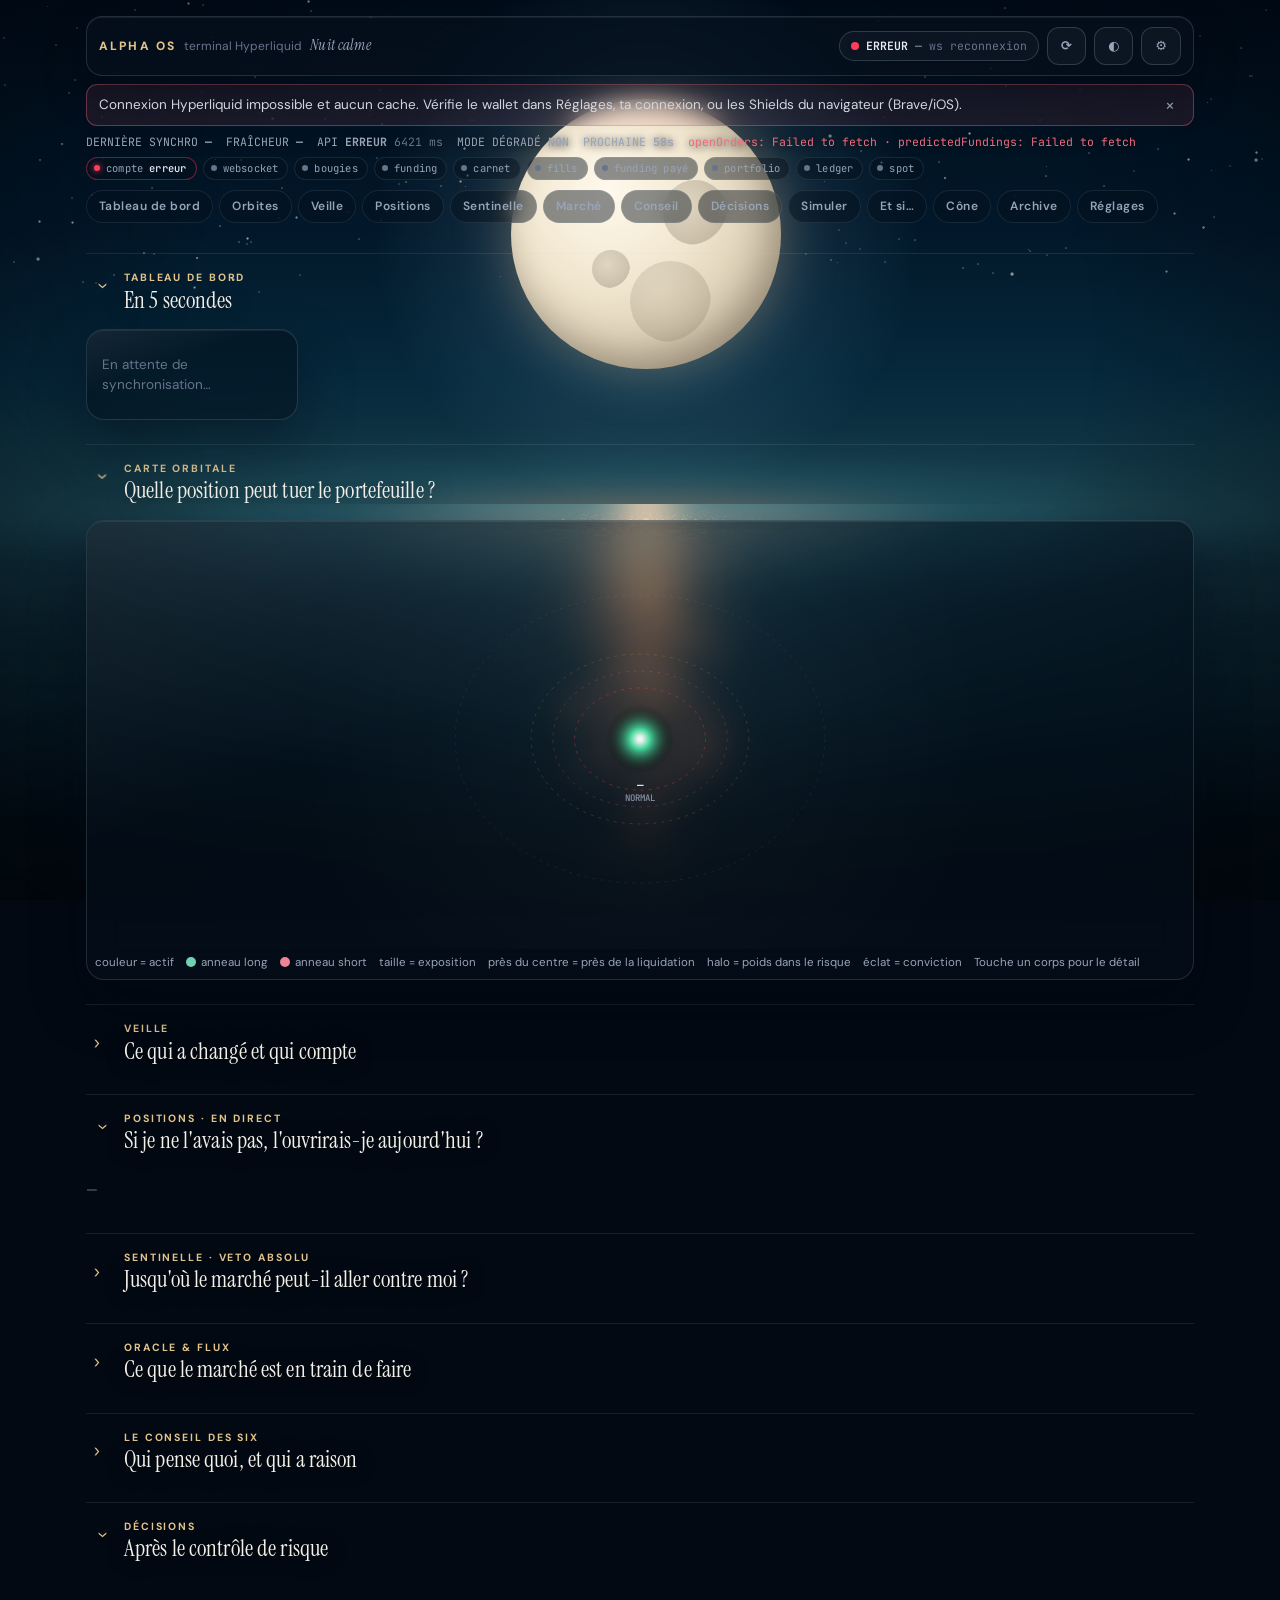
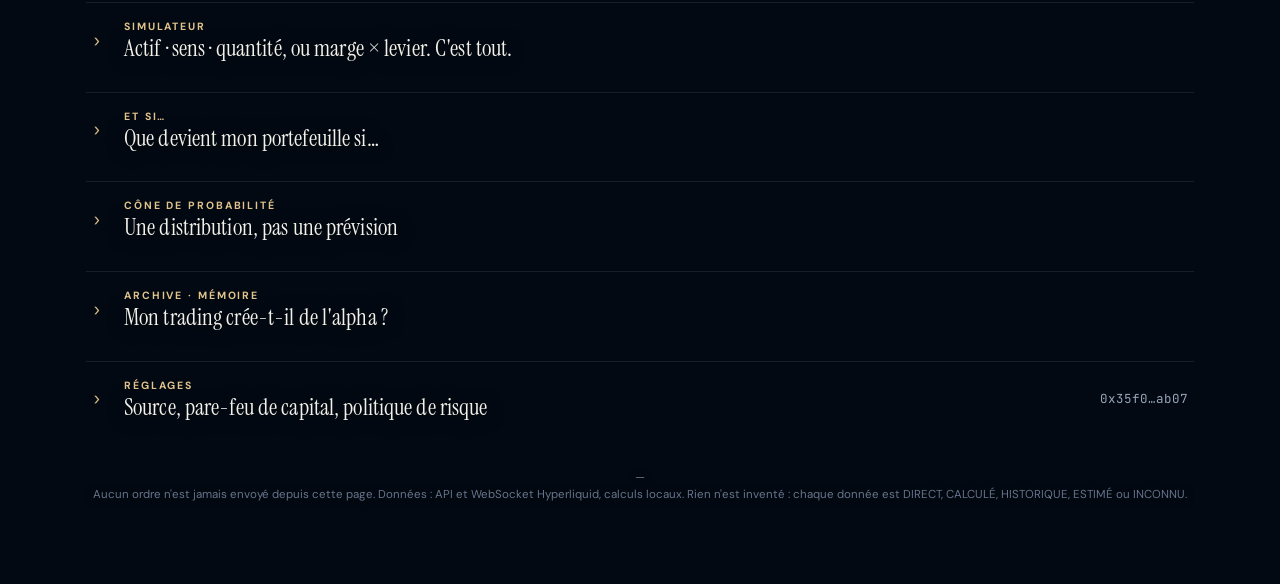
==== commit b100bbdd: "Synergie Cryptex sans doctrine + design premium : scène Marée (mer WebGL, lune, éclairs, baleine) pi" ====
--- a/index.html
+++ b/index.html
@@ -10,14 +10,30 @@
   <link rel="preconnect" href="https://fonts.gstatic.com" crossorigin />
   <link rel="stylesheet" href="assets/css/app.css" />
   <!-- polices chargées sans bloquer les scripts : un CDN lent ne doit jamais retarder les données en direct -->
-  <link rel="stylesheet" href="https://fonts.googleapis.com/css2?family=DM+Sans:wght@400;500;600;700;800&family=JetBrains+Mono:wght@400;500;600;700&display=swap" media="print" onload="this.media='all'" />
-  <noscript><link rel="stylesheet" href="https://fonts.googleapis.com/css2?family=DM+Sans:wght@400;500;600;700;800&family=JetBrains+Mono:wght@400;500;600;700&display=swap" /></noscript>
+  <link rel="stylesheet" href="https://fonts.googleapis.com/css2?family=DM+Sans:wght@400;500;600;700;800&family=JetBrains+Mono:wght@400;500;600;700&family=Instrument+Serif:ital@0;1&display=swap" media="print" onload="this.media='all'" />
+  <noscript><link rel="stylesheet" href="https://fonts.googleapis.com/css2?family=DM+Sans:wght@400;500;600;700;800&family=JetBrains+Mono:wght@400;500;600;700&family=Instrument+Serif:ital@0;1&display=swap" /></noscript>
 </head>
-<body>
-<canvas id="stars" aria-hidden="true"></canvas>
+<body data-state="safe">
+<!-- Scène « Marée » : la mer, la lune et le ciel suivent le niveau de la Sentinelle (safe · warn · crit). Aucune image : CSS, SVG, canvas. -->
+<div class="maree" aria-hidden="true">
+  <div class="sky"><div class="sky-safe"></div><div class="sky-warn"></div><div class="sky-crit"></div></div>
+  <div class="stars" id="mr-stars"></div>
+  <div class="shooting" id="mr-shooting"></div>
+  <div class="moon-wrap"><div class="aura aura-safe"></div><div class="aura aura-warn"></div><div class="aura aura-crit"></div><div class="moon"><i class="crater c1"></i><i class="crater c2"></i><i class="crater c3"></i><i class="tint"></i></div></div>
+  <div class="clouds cl-warn"><i></i><i></i></div>
+  <div class="clouds cl-crit"><i></i><i></i></div>
+  <canvas id="sea"></canvas>
+  <canvas id="fauna"></canvas>
+  <div class="haze haze-safe"></div><div class="haze haze-warn"></div><div class="haze haze-crit"></div>
+  <div class="rain"></div>
+  <svg class="bolt" id="mr-bolt"></svg>
+  <div class="flash" id="mr-flash"></div>
+  <div class="crit-pulse"></div>
+  <div class="vignette"></div>
+</div>
 <div class="wrap">
   <header class="topbar">
-    <div class="brand"><b>ALPHA OS</b><span>terminal Hyperliquid</span></div>
+    <div class="brand"><b>ALPHA OS</b><span>terminal Hyperliquid</span><em id="mood" data-state="safe" title="Ambiance pilotée par le niveau de la Sentinelle">Nuit calme</em></div>
     <div id="sync" class="sync" data-s="IDLE"><span class="dot"></span><b>EN ATTENTE</b></div>
     <button id="btn-sync" class="iconbtn" title="Synchroniser maintenant">⟳</button>
     <button id="btn-privacy" class="iconbtn" aria-pressed="false" title="Masquer les montants">◐</button>
@@ -25,6 +41,7 @@
   </header>
   <div id="banners"></div>
   <div id="sync-detail" class="legend num" style="gap:14px;margin:4px 0 6px"></div>
+  <div id="fresh" class="fresh" aria-label="Fraîcheur par source"></div>
   <nav class="nav" aria-label="Sections">
     <a href="#cmd">Tableau de bord</a><a href="#orbit">Orbites</a><a href="#alerts">Veille</a><a href="#positions">Positions</a><a href="#sentinel">Sentinelle</a><a href="#market">Marché</a><a href="#council">Conseil</a><a href="#decisions">Décisions</a><a href="#simulator">Simuler</a><a href="#scenario">Et si…</a><a href="#cone">Cône</a><a href="#archive">Archive</a><a href="#settings">Réglages</a>
   </nav>
@@ -37,7 +54,7 @@
   <details id="orbit" class="deck" open>
     <summary><span class="chev">›</span><span class="ttl"><span class="eyebrow">Carte orbitale</span><h2>Quelle position peut tuer le portefeuille ?</h2></span><span class="sum" id="sum-orbit"></span></summary>
     <div class="body"><div class="card" style="padding:8px"><canvas id="orbit-canvas" class="orbit" width="800" height="380" aria-label="Carte orbitale des positions"></canvas>
-      <div class="legend"><span><i style="background:var(--long)"></i>Long</span><span><i style="background:var(--short)"></i>Short</span><span>taille = exposition</span><span>près du centre = près de la liquidation</span><span>halo = poids dans le risque</span><span>éclat = conviction</span><span>Touche un corps pour le détail</span></div>
+      <div class="legend"><span>couleur = actif</span><span><i style="background:var(--long)"></i>anneau long</span><span><i style="background:var(--short)"></i>anneau short</span><span>taille = exposition</span><span>près du centre = près de la liquidation</span><span>halo = poids dans le risque</span><span>éclat = conviction</span><span>Touche un corps pour le détail</span></div>
     </div></div>
   </details>
 
@@ -77,7 +94,7 @@
   </details>
 
   <details id="simulator" class="deck">
-    <summary><span class="chev">›</span><span class="ttl"><span class="eyebrow">Simulateur</span><h2>Actif · sens · quantité. C'est tout.</h2></span><span class="sum" id="sum-simulator"></span></summary>
+    <summary><span class="chev">›</span><span class="ttl"><span class="eyebrow">Simulateur</span><h2>Actif · sens · quantité, ou marge × levier. C'est tout.</h2></span><span class="sum" id="sum-simulator"></span></summary>
     <div class="body"><div class="card"><div id="sim-form"></div><div id="sim-result" style="margin-top:12px"></div></div></div>
   </details>
 
@@ -130,8 +147,9 @@
 <script src="src/engine/alerts.js"></script>
 <script src="src/engine/pipeline.js"></script>
 <script src="src/ui/i18n.js"></script>
+<script src="src/ui/palette.js"></script>
 <script src="src/ui/dom.js"></script>
-<script src="src/ui/starfield.js"></script>
+<script src="src/ui/maree.js"></script>
 <script src="src/ui/orbital.js"></script>
 <script src="src/ui/views-core.js"></script>
 <script src="src/ui/views-intel.js"></script>
--- a/assets/css/app.css
+++ b/assets/css/app.css
@@ -1,33 +1,88 @@
-/* Alpha OS — système visuel « observatoire ». Thème sombre unique, assumé. */
+/* Alpha OS — système visuel « observatoire sur la mer ». Thème sombre unique, assumé.
+   Cartes en verre au-dessus de la scène Marée (mer WebGL, lune, ciel) qui suit le niveau de la Sentinelle. */
 :root {
-  --bg: #05060a; --bg-1: #090c12; --bg-2: #0e121b; --bg-3: #131826;
-  --line: rgba(196, 208, 232, 0.09); --line-2: rgba(196, 208, 232, 0.17);
-  --text: #e7eaf1; --muted: #8b93a7; --dim: #596177;
-  --accent: #c8b283; --accent-soft: rgba(200, 178, 131, 0.14); --info: #8fb3ff;
+  --bg: #020912; --bg-1: #06111c; --bg-2: #0a1724; --bg-3: #10202f;
+  --line: rgba(180, 210, 230, 0.11); --line-2: rgba(180, 210, 230, 0.2);
+  --text: #eaeef5; --muted: #98a4b8; --dim: #66748c;
+  --accent: #e2c48c; --accent-soft: rgba(226, 196, 140, 0.14); --info: #8fb3ff;
   --ok: #45d39a; --warn: #e6b450; --hot: #f2994a; --bad: #f06a7e; --crit: #ff3d5a;
   --long: #6fd3b0; --short: #f08497;
-  --radius: 16px; --radius-s: 10px;
+  --glass: rgba(6, 16, 27, 0.56); --glass-2: rgba(6, 16, 27, 0.72); --glass-line: rgba(180, 210, 230, 0.16);
+  --radius: 18px; --radius-s: 11px;
   --font: "DM Sans", ui-sans-serif, system-ui, -apple-system, "Segoe UI", Roboto, Helvetica, Arial, sans-serif;
+  --serif: "Instrument Serif", "Iowan Old Style", "Palatino Linotype", Georgia, serif;
   --mono: "JetBrains Mono", ui-monospace, SFMono-Regular, Menlo, Consolas, monospace;
-  --gutter: 16px; --maxw: 1120px;
+  --gutter: 16px; --maxw: 1140px;
 }
 * { box-sizing: border-box; }
 html { -webkit-text-size-adjust: 100%; scroll-behavior: smooth; }
 body { margin: 0; background: var(--bg); color: var(--text); font-family: var(--font); font-size: 15px; line-height: 1.45; -webkit-font-smoothing: antialiased; overflow-x: hidden; }
-#stars { position: fixed; inset: 0; z-index: 0; pointer-events: none; }
-body::before { content: ""; position: fixed; inset: 0; z-index: 0; pointer-events: none; background: radial-gradient(900px 600px at 15% -10%, rgba(143, 179, 255, 0.08), transparent 60%), radial-gradient(800px 700px at 90% 10%, rgba(200, 178, 131, 0.07), transparent 60%); }
 a { color: var(--info); text-decoration: none; }
 button { font: inherit; color: inherit; }
 .mono, .num { font-family: var(--mono); font-variant-numeric: tabular-nums; font-feature-settings: "tnum"; }
 .wrap { position: relative; z-index: 1; max-width: var(--maxw); margin: 0 auto; padding-inline: var(--gutter); padding-block: 10px 80px; }
 [hidden] { display: none !important; }
 
-/* ---- barre du haut ---- */
-.topbar { position: sticky; top: 0; z-index: 30; display: flex; align-items: center; gap: 8px; flex-wrap: wrap; padding: 10px 0; margin-bottom: 6px; background: linear-gradient(180deg, rgba(5, 6, 10, 0.97), rgba(5, 6, 10, 0.88)); backdrop-filter: blur(10px); border-bottom: 1px solid var(--line); }
-.brand { display: flex; align-items: baseline; gap: 8px; margin-right: auto; }
-.brand b { font-weight: 700; letter-spacing: 0.16em; font-size: 12px; color: var(--accent); }
+/* ================= scène « Marée » ================= */
+.maree { position: fixed; inset: 0; z-index: 0; pointer-events: none; overflow: hidden; --horizon: 56%; --msize: 30vmin; --mtop: 26%; --fade: 1.8s cubic-bezier(0.16, 1, 0.3, 1); }
+.maree .sky, .maree .sky > div { position: absolute; inset: 0; }
+.maree .sky > div { opacity: 0; transition: opacity var(--fade); }
+.maree .sky-safe { background: linear-gradient(180deg, #010c19 0%, #02182a 26%, #06293c 42%, #103443 50%, #163b47 var(--horizon), #163b47 100%); }
+.maree .sky-warn { background: linear-gradient(180deg, #070910 0%, #131722 26%, #2a2820 42%, #302b21 50%, #363026 var(--horizon), #363026 100%); }
+.maree .sky-crit { background: linear-gradient(180deg, #040107 0%, #120512 26%, #25090f 42%, #2a0c12 50%, #2f0e15 var(--horizon), #2f0e15 100%); }
+body[data-state="safe"] .sky-safe, body[data-state="warn"] .sky-warn, body[data-state="crit"] .sky-crit { opacity: 1; }
+.maree .stars, .maree .shooting { position: absolute; left: 0; right: 0; top: 0; height: var(--horizon); transition: opacity var(--fade); }
+body[data-state="warn"] .maree .stars { opacity: 0.45; } body[data-state="crit"] .maree .stars { opacity: 0.12; } body[data-state="crit"] .maree .shooting { opacity: 0; }
+.maree .star { position: absolute; border-radius: 50%; background: radial-gradient(circle, #fff, rgba(255, 255, 255, 0.55) 55%, transparent 72%); opacity: var(--base); animation: mr-twinkle var(--tw) ease-in-out infinite alternate; will-change: opacity, transform; }
+@keyframes mr-twinkle { from { opacity: var(--base); transform: scale(0.6); } to { opacity: 1; transform: scale(1.35); } }
+.maree .shoot { position: absolute; width: 150px; height: 1.5px; border-radius: 2px; background: linear-gradient(90deg, rgba(255, 255, 255, 0), rgba(255, 255, 255, 0.95)); transform: rotate(-28deg); opacity: 0; animation: mr-shoot var(--sd) linear infinite; }
+@keyframes mr-shoot { 0% { opacity: 0; transform: translate(0, 0) rotate(-28deg); } 2% { opacity: 0.9; } 11% { opacity: 0; transform: translate(-260px, 140px) rotate(-28deg); } 100% { opacity: 0; transform: translate(-260px, 140px) rotate(-28deg); } }
+.maree .moon-wrap { position: absolute; left: 50.5%; top: var(--mtop); width: var(--msize); height: var(--msize); transform: translate(-50%, -50%); }
+.maree .aura { position: absolute; inset: -60%; border-radius: 50%; opacity: 0; transition: opacity var(--fade); animation: mr-breathe 7s ease-in-out infinite; }
+.maree .aura-safe { background: radial-gradient(circle, rgba(255, 214, 170, 0.34), rgba(120, 170, 200, 0.12) 38%, transparent 66%); }
+.maree .aura-warn { background: radial-gradient(circle, rgba(255, 190, 100, 0.34), rgba(190, 120, 60, 0.12) 38%, transparent 66%); }
+.maree .aura-crit { background: radial-gradient(circle, rgba(255, 90, 80, 0.36), rgba(160, 30, 40, 0.14) 40%, transparent 68%); }
+body[data-state="safe"] .aura-safe, body[data-state="warn"] .aura-warn, body[data-state="crit"] .aura-crit { opacity: 1; }
+@keyframes mr-breathe { 0%, 100% { transform: scale(1); } 50% { transform: scale(1.06); } }
+.maree .moon { position: absolute; inset: 0; border-radius: 50%; overflow: hidden; background: radial-gradient(circle at 36% 34%, #fff9ec 0%, #f1e6cf 38%, #d5c8ae 72%, #a99d86 100%); box-shadow: inset -10px -14px 34px rgba(60, 50, 40, 0.35), 0 0 60px rgba(255, 230, 190, 0.25); }
+.maree .moon .crater { position: absolute; border-radius: 50%; background: radial-gradient(circle at 40% 40%, rgba(120, 108, 90, 0.16), rgba(120, 108, 90, 0.32) 70%, transparent 72%); }
+.maree .moon .c1 { width: 24%; height: 24%; left: 56%; top: 30%; } .maree .moon .c2 { width: 14%; height: 14%; left: 30%; top: 56%; } .maree .moon .c3 { width: 30%; height: 30%; left: 44%; top: 60%; opacity: 0.7; }
+.maree .moon .tint { position: absolute; inset: 0; mix-blend-mode: multiply; opacity: 0; transition: opacity var(--fade), background var(--fade); }
+body[data-state="warn"] .maree .moon .tint { opacity: 1; background: #f3c07a; } body[data-state="crit"] .maree .moon .tint { opacity: 1; background: #e05a52; }
+.maree .clouds { position: absolute; left: -10%; right: -10%; top: 4%; height: 40%; opacity: 0; transition: opacity var(--fade); }
+.maree .clouds i { position: absolute; border-radius: 50%; filter: blur(28px); }
+.maree .cl-warn i:first-child { left: 8%; top: 36%; width: 46%; height: 42%; background: rgba(70, 58, 44, 0.75); animation: mr-drift 60s linear infinite alternate; }
+.maree .cl-warn i:last-child { left: 52%; top: 50%; width: 42%; height: 36%; background: rgba(60, 50, 40, 0.7); animation: mr-drift 80s linear infinite alternate-reverse; }
+.maree .cl-crit i:first-child { left: 2%; top: 20%; width: 60%; height: 52%; background: rgba(30, 10, 16, 0.9); animation: mr-drift 34s linear infinite alternate; }
+.maree .cl-crit i:last-child { left: 46%; top: 30%; width: 56%; height: 50%; background: rgba(38, 12, 18, 0.85); animation: mr-drift 46s linear infinite alternate-reverse; }
+body[data-state="warn"] .cl-warn { opacity: 1; } body[data-state="crit"] .cl-crit { opacity: 1; }
+@keyframes mr-drift { from { transform: translateX(-4%); } to { transform: translateX(4%); } }
+.maree #sea, .maree #fauna { position: absolute; left: 0; right: 0; width: 100%; top: var(--horizon); height: calc(100% - var(--horizon)); display: block; }
+.maree .haze { position: absolute; left: 0; right: 0; top: calc(var(--horizon) - 7%); height: 15%; filter: blur(14px); mix-blend-mode: screen; opacity: 0; transition: opacity var(--fade); }
+.maree .haze-safe { background: radial-gradient(ellipse at 50.5% 60%, rgba(255, 170, 110, 0.45), rgba(60, 130, 150, 0.2) 35%, transparent 70%); }
+.maree .haze-warn { background: radial-gradient(ellipse at 50.5% 60%, rgba(255, 190, 110, 0.35), rgba(120, 90, 50, 0.2) 35%, transparent 70%); }
+.maree .haze-crit { background: radial-gradient(ellipse at 50.5% 60%, rgba(255, 90, 70, 0.35), rgba(120, 30, 40, 0.2) 35%, transparent 70%); }
+body[data-state="safe"] .haze-safe, body[data-state="warn"] .haze-warn, body[data-state="crit"] .haze-crit { opacity: 1; }
+.maree .rain { position: absolute; inset: -20% 0 0 0; opacity: 0; transition: opacity var(--fade); background-image: repeating-linear-gradient(112deg, transparent 0 22px, rgba(205, 220, 240, 0.09) 22px 23px, transparent 23px 47px), repeating-linear-gradient(108deg, transparent 0 31px, rgba(205, 220, 240, 0.06) 31px 32px, transparent 32px 63px); background-size: 100% 100%; animation: mr-rain 0.7s linear infinite; }
+body[data-state="warn"] .maree .rain { opacity: 0.35; } body[data-state="crit"] .maree .rain { opacity: 0.8; }
+@keyframes mr-rain { from { background-position: 0 0, 0 0; } to { background-position: -40px 120px, -30px 90px; } }
+.maree .bolt { position: absolute; inset: 0; width: 100%; height: 100%; opacity: 0; fill: none; stroke: #e9efff; stroke-linecap: round; stroke-linejoin: round; filter: drop-shadow(0 0 6px rgba(200, 220, 255, 0.95)) drop-shadow(0 0 18px rgba(150, 190, 255, 0.6)); }
+.maree .flash { position: absolute; inset: 0; opacity: 0; background: radial-gradient(ellipse at var(--fx, 50%) 0%, rgba(230, 238, 255, 0.85), rgba(200, 215, 255, 0.28) 32%, transparent 70%); }
+.maree .crit-pulse { position: absolute; inset: 0; opacity: 0; box-shadow: inset 0 0 140px rgba(255, 61, 90, 0.4); transition: opacity var(--fade); }
+body[data-state="crit"] .crit-pulse { opacity: 1; animation: mr-alarm 2.6s ease-in-out infinite; }
+@keyframes mr-alarm { 0%, 100% { opacity: 0.35; } 50% { opacity: 1; } }
+.maree .vignette { position: absolute; inset: 0; background: radial-gradient(ellipse at 50% 38%, transparent 50%, rgba(0, 4, 10, 0.55) 100%); }
+body.mr-rumble .maree { animation: mr-rumble 0.65s ease-out; }
+@keyframes mr-rumble { 0% { transform: translate(0, 0); } 15% { transform: translate(-2px, 1px); } 30% { transform: translate(2px, -1px); } 45% { transform: translate(-1px, 2px); } 60% { transform: translate(1px, -1px); } 100% { transform: translate(0, 0); } }
+
+/* ================= barre du haut ================= */
+.topbar { position: sticky; top: 0; z-index: 30; display: flex; align-items: center; gap: 8px; flex-wrap: wrap; padding: 10px 12px; margin: 6px 0 8px; border-radius: 16px; background: var(--glass-2); backdrop-filter: blur(20px) saturate(1.2); -webkit-backdrop-filter: blur(20px) saturate(1.2); border: 1px solid var(--glass-line); box-shadow: 0 1px 0 rgba(255, 255, 255, 0.07) inset, 0 16px 40px rgba(0, 8, 18, 0.4); }
+.brand { display: flex; align-items: baseline; gap: 8px; margin-right: auto; flex-wrap: wrap; }
+.brand b { font-weight: 800; letter-spacing: 0.18em; font-size: 12px; color: var(--accent); }
 .brand span { color: var(--dim); font-size: 12px; }
-.sync { display: inline-flex; align-items: center; gap: 7px; padding: 6px 11px; border-radius: 999px; border: 1px solid var(--line-2); font-family: var(--mono); font-size: 11.5px; color: var(--muted); background: rgba(255, 255, 255, 0.02); }
+.brand em { font-family: var(--serif); font-style: italic; font-size: 15px; color: var(--muted); letter-spacing: 0.01em; }
+.brand em[data-state="warn"] { color: var(--warn); } .brand em[data-state="crit"] { color: var(--crit); }
+.sync { display: inline-flex; align-items: center; gap: 7px; padding: 6px 11px; border-radius: 999px; border: 1px solid var(--line-2); font-family: var(--mono); font-size: 11.5px; color: var(--muted); background: rgba(255, 255, 255, 0.03); }
 .sync .dot { width: 8px; height: 8px; border-radius: 50%; background: var(--dim); }
 .sync[data-s="LIVE"] .dot { background: var(--ok); box-shadow: 0 0 10px var(--ok); animation: pulse 2.2s infinite; }
 .sync[data-s="SYNCING"] .dot { background: var(--info); animation: pulse 0.8s infinite; }
@@ -36,65 +91,85 @@
 .sync[data-s="ERROR"] .dot { background: var(--crit); }
 .sync b { color: var(--text); font-weight: 600; }
 @keyframes pulse { 0% { opacity: 1; } 50% { opacity: 0.4; } 100% { opacity: 1; } }
-.iconbtn { display: inline-flex; align-items: center; justify-content: center; gap: 6px; min-height: 38px; padding: 0 13px; border-radius: 11px; border: 1px solid var(--line-2); background: rgba(255, 255, 255, 0.025); color: var(--muted); cursor: pointer; font-size: 13px; font-weight: 600; transition: transform 0.12s ease, border-color 0.15s ease; }
-.iconbtn:hover, .iconbtn:focus-visible { color: var(--text); border-color: rgba(200, 178, 131, 0.55); outline: none; transform: translateY(-1px); }
+.iconbtn { display: inline-flex; align-items: center; justify-content: center; gap: 6px; min-height: 38px; padding: 0 13px; border-radius: 12px; border: 1px solid var(--line-2); background: rgba(255, 255, 255, 0.035); color: var(--muted); cursor: pointer; font-size: 13px; font-weight: 600; transition: transform 0.12s ease, border-color 0.15s ease, background 0.15s ease; }
+.iconbtn:hover, .iconbtn:focus-visible { color: var(--text); border-color: rgba(226, 196, 140, 0.55); outline: none; transform: translateY(-1px); background: rgba(255, 255, 255, 0.06); }
 .iconbtn[aria-pressed="true"] { color: var(--accent); border-color: var(--accent); background: var(--accent-soft); }
-.nav { display: flex; gap: 6px; overflow-x: auto; padding: 6px 0 10px; scrollbar-width: none; -webkit-overflow-scrolling: touch; }
+#sync-detail { text-shadow: 0 1px 8px rgba(0, 4, 10, 0.9); }
+@media (max-width: 520px) {
+  .topbar { gap: 6px; padding: 8px 10px; }
+  .brand { flex-basis: 100%; }
+  .brand em { margin-left: auto; }
+  .sync { padding: 5px 9px; font-size: 11px; }
+  .iconbtn { min-height: 34px; padding: 0 10px; }
+}
+.nav { display: flex; gap: 6px; overflow-x: auto; padding: 4px 0 10px; scrollbar-width: none; -webkit-overflow-scrolling: touch; }
 .nav::-webkit-scrollbar { display: none; }
-.nav a { flex: 0 0 auto; padding: 7px 12px; border-radius: 999px; border: 1px solid var(--line); color: var(--muted); font-size: 12px; letter-spacing: 0.04em; font-weight: 600; white-space: nowrap; transition: transform 0.12s ease; }
+.nav a { flex: 0 0 auto; padding: 7px 12px; border-radius: 999px; border: 1px solid var(--line); color: var(--muted); font-size: 12px; letter-spacing: 0.04em; font-weight: 600; white-space: nowrap; background: rgba(6, 16, 27, 0.45); backdrop-filter: blur(10px); transition: transform 0.12s ease, color 0.15s ease; }
 .nav a:hover { color: var(--text); border-color: var(--line-2); transform: translateY(-1px); }
 
+/* ---- fraîcheur par source (bus V2 : chaque donnée porte sa date) ---- */
+.fresh { display: flex; gap: 6px; flex-wrap: wrap; margin: 0 0 6px; }
+.fresh .fx { display: inline-flex; align-items: center; gap: 6px; padding: 3px 9px 3px 7px; border-radius: 999px; border: 1px solid var(--line); background: rgba(6, 16, 27, 0.45); font-family: var(--mono); font-size: 10.5px; color: var(--muted); letter-spacing: 0.02em; }
+.fresh .fx i { width: 6px; height: 6px; border-radius: 50%; background: var(--dim); flex: 0 0 auto; }
+.fresh .fx b { color: var(--text); font-weight: 500; }
+.fresh .fx-ok i { background: var(--ok); } .fresh .fx-stale i { background: var(--warn); } .fresh .fx-err i { background: var(--crit); box-shadow: 0 0 6px var(--crit); } .fresh .fx-off i { background: var(--dim); }
+.fresh .fx-err { border-color: rgba(255, 61, 90, 0.4); }
+
 /* ---- bannières ---- */
-.banner { display: flex; gap: 10px; align-items: flex-start; padding: 10px 12px; border-radius: var(--radius-s); border: 1px solid var(--line-2); background: rgba(230, 180, 80, 0.06); margin: 8px 0; font-size: 13.5px; }
-.banner.bad { background: rgba(240, 106, 126, 0.08); border-color: rgba(240, 106, 126, 0.4); }
-.banner.info { background: rgba(143, 179, 255, 0.06); border-color: rgba(143, 179, 255, 0.3); }
+.banner { display: flex; gap: 10px; align-items: flex-start; padding: 10px 12px; border-radius: var(--radius-s); border: 1px solid var(--line-2); background: rgba(230, 180, 80, 0.08); backdrop-filter: blur(12px); margin: 8px 0; font-size: 13.5px; }
+.banner.bad { background: rgba(240, 106, 126, 0.1); border-color: rgba(240, 106, 126, 0.4); }
+.banner.info { background: rgba(143, 179, 255, 0.08); border-color: rgba(143, 179, 255, 0.3); }
 .banner .x { margin-left: auto; background: none; border: 0; color: var(--muted); cursor: pointer; font-size: 18px; line-height: 1; }
 
 /* ---- sections repliables (chevrons) ---- */
-details.deck { margin-top: 18px; border-top: 1px solid var(--line); padding-top: 6px; }
-details.deck > summary { list-style: none; cursor: pointer; display: grid; grid-template-columns: 22px 1fr auto; gap: 10px; align-items: center; padding: 10px 4px; border-radius: var(--radius-s); user-select: none; }
+details.deck { margin-top: 20px; border-top: 1px solid var(--line); padding-top: 6px; }
+details.deck > summary { list-style: none; cursor: pointer; display: grid; grid-template-columns: 22px 1fr auto; gap: 10px; align-items: center; padding: 10px 6px; border-radius: var(--radius-s); user-select: none; transition: background 0.15s ease; }
 details.deck > summary::-webkit-details-marker { display: none; }
-details.deck > summary:hover { background: rgba(255, 255, 255, 0.025); }
+details.deck > summary:hover { background: rgba(6, 16, 27, 0.5); }
 details.deck > summary .chev { font-family: var(--mono); color: var(--accent); font-size: 16px; transition: transform 0.18s ease; }
 details.deck[open] > summary .chev { transform: rotate(90deg); }
 details.deck > summary .ttl { display: flex; flex-direction: column; gap: 1px; min-width: 0; }
-details.deck > summary .eyebrow { font-size: 10.5px; letter-spacing: 0.16em; text-transform: uppercase; color: var(--accent); font-weight: 700; }
-details.deck > summary h2 { margin: 0; font-size: 17px; font-weight: 600; letter-spacing: -0.01em; text-wrap: balance; }
+details.deck > summary .eyebrow { font-size: 10.5px; letter-spacing: 0.18em; text-transform: uppercase; color: var(--accent); font-weight: 700; }
+details.deck > summary h2 { margin: 0; font-family: var(--serif); font-weight: 400; font-size: 23px; letter-spacing: 0.005em; line-height: 1.15; text-wrap: balance; color: #f4f1ea; text-shadow: 0 2px 18px rgba(0, 6, 14, 0.6); }
 details.deck > summary .sum { color: var(--muted); font-size: 12.5px; font-family: var(--mono); text-align: right; white-space: nowrap; overflow: hidden; text-overflow: ellipsis; max-width: 45vw; }
 details.deck > .body { padding: 6px 0 4px; animation: fadein 0.25s ease; }
 @keyframes fadein { from { opacity: 0; transform: translateY(4px); } to { opacity: 1; transform: none; } }
 
-/* ---- grilles & cartes ---- */
+/* ---- grilles & cartes de verre ---- */
 .grid { display: grid; gap: 12px; grid-template-columns: 1fr; }
 @media (min-width: 720px) { .grid.c2 { grid-template-columns: 1fr 1fr; } .grid.c3 { grid-template-columns: repeat(3, 1fr); } .grid.c5 { grid-template-columns: repeat(5, 1fr); } }
 @media (min-width: 720px) and (max-width: 1000px) { .grid.c5 { grid-template-columns: repeat(3, 1fr); } }
 @media (max-width: 719px) { .grid.c5 { grid-template-columns: 1fr 1fr; } .grid.c5 > .card:last-child { grid-column: 1 / -1; } }
-.card { position: relative; border: 1px solid var(--line); border-radius: var(--radius); background: linear-gradient(180deg, rgba(255, 255, 255, 0.035), rgba(255, 255, 255, 0.012)); padding: 14px; min-width: 0; transition: border-color 0.15s ease, transform 0.15s ease; }
-.card.lift { border-color: var(--line-2); box-shadow: 0 20px 50px rgba(0, 0, 0, 0.45); }
-.card.accent { border-color: rgba(200, 178, 131, 0.35); background: linear-gradient(180deg, rgba(200, 178, 131, 0.09), rgba(255, 255, 255, 0.012)); }
+.card { position: relative; border: 1px solid var(--glass-line); border-radius: var(--radius); background: var(--glass); backdrop-filter: blur(18px) saturate(1.15); -webkit-backdrop-filter: blur(18px) saturate(1.15); box-shadow: 0 1px 0 rgba(255, 255, 255, 0.07) inset, 0 22px 54px rgba(0, 8, 18, 0.42); padding: 15px; min-width: 0; transition: border-color 0.15s ease, transform 0.15s ease; overflow: hidden; }
+.card::before { content: ""; position: absolute; inset: 0; pointer-events: none; border-radius: inherit; background: linear-gradient(160deg, rgba(255, 255, 255, 0.07), rgba(255, 255, 255, 0) 38%); }
+.card > * { position: relative; }
+.card .card { backdrop-filter: none; -webkit-backdrop-filter: none; background: rgba(0, 6, 14, 0.3); box-shadow: none; }
+.card.lift { border-color: rgba(226, 196, 140, 0.32); box-shadow: 0 1px 0 rgba(255, 255, 255, 0.08) inset, 0 28px 70px rgba(0, 8, 18, 0.55); }
+.card.accent { border-color: rgba(226, 196, 140, 0.38); background: linear-gradient(180deg, rgba(226, 196, 140, 0.12), var(--glass) 55%); }
 .card.tap { cursor: pointer; }
 .card.tap:hover { border-color: var(--line-2); transform: translateY(-2px); }
-.card h3 { margin: 0 0 8px; font-size: 11px; letter-spacing: 0.14em; text-transform: uppercase; color: var(--muted); font-weight: 700; display: flex; align-items: center; gap: 8px; flex-wrap: wrap; }
+.card h3 { margin: 0 0 8px; font-size: 11px; letter-spacing: 0.16em; text-transform: uppercase; color: var(--muted); font-weight: 700; display: flex; align-items: center; gap: 8px; flex-wrap: wrap; }
 .card h3 .tag { margin-left: auto; }
-.kv { display: flex; justify-content: space-between; align-items: baseline; gap: 12px; padding: 7px 0; border-top: 1px solid var(--line); }
+.kv { display: flex; justify-content: space-between; align-items: baseline; flex-wrap: wrap; gap: 4px 12px; padding: 7px 0; border-top: 1px solid var(--line); }
 .kv:first-of-type { border-top: 0; }
 .kv .k { color: var(--muted); font-size: 12.5px; }
-.kv .v { font-family: var(--mono); font-size: 13px; font-weight: 500; text-align: right; }
-.big { font-family: var(--mono); font-size: 28px; font-weight: 600; letter-spacing: -0.02em; line-height: 1.1; }
+.kv .v { font-family: var(--mono); font-size: 13px; font-weight: 500; text-align: right; margin-left: auto; min-width: 0; max-width: 100%; overflow-wrap: anywhere; }
+.big { font-family: var(--mono); font-size: 30px; font-weight: 600; letter-spacing: -0.025em; line-height: 1.1; }
 .big small { font-size: 13px; color: var(--muted); font-weight: 400; margin-left: 4px; }
 .sub2 { color: var(--muted); font-size: 12.5px; margin-top: 4px; }
 .pos { color: var(--ok); } .neg { color: var(--bad); } .warnc { color: var(--warn); } .dimc { color: var(--dim); }
-.tag { display: inline-flex; align-items: center; gap: 5px; padding: 3px 9px; border-radius: 999px; border: 1px solid var(--line-2); font-family: var(--mono); font-size: 10.5px; font-weight: 600; letter-spacing: 0.06em; color: var(--muted); white-space: nowrap; }
-.tag.ok { color: var(--ok); border-color: rgba(69, 211, 154, 0.45); background: rgba(69, 211, 154, 0.08); }
-.tag.warn { color: var(--warn); border-color: rgba(230, 180, 80, 0.45); background: rgba(230, 180, 80, 0.08); }
-.tag.hot { color: var(--hot); border-color: rgba(242, 153, 74, 0.45); background: rgba(242, 153, 74, 0.08); }
-.tag.bad { color: var(--bad); border-color: rgba(240, 106, 126, 0.45); background: rgba(240, 106, 126, 0.08); }
-.tag.crit { color: #fff; border-color: var(--crit); background: rgba(255, 61, 90, 0.35); }
-.tag.info { color: var(--info); border-color: rgba(143, 179, 255, 0.4); background: rgba(143, 179, 255, 0.08); }
-.tag.accent { color: var(--accent); border-color: rgba(200, 178, 131, 0.5); background: var(--accent-soft); }
+.tag { display: inline-flex; align-items: center; gap: 5px; padding: 3px 9px; border-radius: 999px; border: 1px solid var(--line-2); font-family: var(--mono); font-size: 10.5px; font-weight: 600; letter-spacing: 0.06em; color: var(--muted); white-space: nowrap; background: rgba(0, 6, 14, 0.25); }
+.tag.ok { color: var(--ok); border-color: rgba(69, 211, 154, 0.45); background: rgba(69, 211, 154, 0.09); }
+.tag.warn { color: var(--warn); border-color: rgba(230, 180, 80, 0.45); background: rgba(230, 180, 80, 0.09); }
+.tag.hot { color: var(--hot); border-color: rgba(242, 153, 74, 0.45); background: rgba(242, 153, 74, 0.09); }
+.tag.bad { color: var(--bad); border-color: rgba(240, 106, 126, 0.45); background: rgba(240, 106, 126, 0.09); }
+.tag.crit { color: #fff; border-color: var(--crit); background: rgba(255, 61, 90, 0.4); }
+.tag.info { color: var(--info); border-color: rgba(143, 179, 255, 0.4); background: rgba(143, 179, 255, 0.09); }
+.tag.accent { color: var(--accent); border-color: rgba(226, 196, 140, 0.5); background: var(--accent-soft); }
 .tag.long { color: var(--long); border-color: rgba(111, 211, 176, 0.45); } .tag.short { color: var(--short); border-color: rgba(240, 132, 151, 0.45); }
 .prov { font-size: 9.5px; letter-spacing: 0.1em; color: var(--dim); font-family: var(--mono); }
 .prov::before { content: "·"; margin: 0 4px; }
+.cdot { display: inline-block; width: 9px; height: 9px; border-radius: 50%; margin-right: 6px; vertical-align: 0; box-shadow: 0 0 8px currentColor; }
 .lvl-NORMAL { color: var(--ok); } .lvl-WATCH { color: var(--warn); } .lvl-STRESSED { color: var(--hot); } .lvl-DANGER { color: var(--bad); } .lvl-CRITICAL { color: var(--crit); } .lvl-UNKNOWN { color: var(--dim); }
 .stripe { position: absolute; left: 0; top: 12px; bottom: 12px; width: 3px; border-radius: 3px; background: var(--dim); }
 .stripe.NORMAL { background: var(--ok); } .stripe.WATCH { background: var(--warn); } .stripe.STRESSED { background: var(--hot); } .stripe.DANGER { background: var(--bad); } .stripe.CRITICAL { background: var(--crit); box-shadow: 0 0 12px var(--crit); }
@@ -108,7 +183,7 @@
 details.more > .body { margin-top: 10px; color: var(--muted); font-size: 13.5px; animation: fadein 0.2s ease; }
 details.more ul { margin: 6px 0 0; padding-left: 18px; }
 details.more li { margin: 4px 0; }
-pre.json { margin: 8px 0 0; padding: 10px; border-radius: var(--radius-s); border: 1px solid var(--line); background: rgba(0, 0, 0, 0.35); overflow: auto; max-height: 320px; font-family: var(--mono); font-size: 11px; color: #c9d4ea; }
+pre.json { margin: 8px 0 0; padding: 10px; border-radius: var(--radius-s); border: 1px solid var(--line); background: rgba(0, 4, 10, 0.45); overflow: auto; max-height: 320px; font-family: var(--mono); font-size: 11px; color: #c9d4ea; }
 
 /* ---- tableaux ---- */
 .tbl-wrap { overflow-x: auto; -webkit-overflow-scrolling: touch; margin-top: 8px; }
@@ -120,16 +195,16 @@
 .tbl td.r, .tbl th.r { text-align: right; }
 
 /* ---- jauges ---- */
-.bar { height: 7px; border-radius: 999px; background: rgba(255, 255, 255, 0.07); overflow: hidden; }
+.bar { height: 7px; border-radius: 999px; background: rgba(255, 255, 255, 0.08); overflow: hidden; }
 .bar > i { display: block; height: 100%; border-radius: 999px; background: var(--accent); transition: width 0.4s ease; }
 .gauge { position: relative; height: 10px; border-radius: 999px; background: linear-gradient(90deg, #3d6bd6, #3f9fd0 20%, #5b6b7e 40%, #5b6b7e 60%, #d9a441 80%, #e35a6d); opacity: 0.9; }
 .gauge > i { position: absolute; top: -4px; width: 4px; height: 18px; background: #fff; border-radius: 2px; box-shadow: 0 0 8px rgba(255, 255, 255, 0.6); transform: translateX(-50%); transition: left 0.5s ease; }
 .rowring { display: flex; gap: 12px; align-items: center; flex-wrap: wrap; }
 .rowring > div { min-width: 0; flex: 1 1 130px; overflow-wrap: anywhere; }
-.ring { position: relative; width: 92px; height: 92px; flex: 0 0 auto; }
+.ring { position: relative; width: 92px; height: 92px; flex: 0 0 auto; filter: drop-shadow(0 0 10px rgba(255, 255, 255, 0.06)); }
 .ring svg { width: 100%; height: 100%; transform: rotate(-90deg); }
 .ring circle { fill: none; stroke-width: 8; stroke-linecap: round; }
-.ring .track { stroke: rgba(255, 255, 255, 0.08); }
+.ring .track { stroke: rgba(255, 255, 255, 0.09); }
 .ring .val { stroke: var(--accent); transition: stroke-dashoffset 0.6s ease; }
 .ring .lbl { position: absolute; inset: 0; display: flex; flex-direction: column; align-items: center; justify-content: center; font-family: var(--mono); font-weight: 700; font-size: 20px; line-height: 1; }
 .ring .lbl small { font-size: 9.5px; letter-spacing: 0.1em; color: var(--muted); font-weight: 600; margin-top: 3px; }
@@ -143,11 +218,11 @@
 .poslist { display: grid; gap: 10px; grid-template-columns: 1fr; }
 @media (min-width: 900px) { .poslist { grid-template-columns: 1fr 1fr; } }
 .poscard { display: grid; grid-template-columns: auto 1fr auto; gap: 8px 12px; align-items: center; padding: 12px 14px 12px 18px; }
-.poscard .sym { font-family: var(--mono); font-weight: 700; font-size: 17px; letter-spacing: 0.02em; }
+.poscard .sym { font-family: var(--mono); font-weight: 700; font-size: 17px; letter-spacing: 0.02em; display: flex; align-items: center; }
 .poscard .meta { color: var(--muted); font-size: 12px; }
 .poscard .pnl { text-align: right; font-family: var(--mono); font-weight: 700; font-size: 16px; }
 .poscard .foot { grid-column: 1 / -1; display: flex; gap: 6px; flex-wrap: wrap; align-items: center; }
-.chip { display: inline-flex; align-items: center; gap: 5px; padding: 4px 9px; border-radius: 8px; background: rgba(0, 0, 0, 0.25); border: 1px solid var(--line); font-size: 11.5px; color: var(--muted); }
+.chip { display: inline-flex; align-items: center; gap: 5px; padding: 4px 9px; border-radius: 8px; background: rgba(0, 4, 10, 0.3); border: 1px solid var(--line); font-size: 11.5px; color: var(--muted); }
 .chip b { font-family: var(--mono); color: var(--text); font-weight: 600; }
 .verdict { font-family: var(--mono); font-size: 10.5px; font-weight: 700; letter-spacing: 0.08em; padding: 4px 9px; border-radius: 8px; border: 1px solid var(--line-2); }
 .verdict.KEEP { color: var(--ok); } .verdict.INCREASE { color: var(--accent); border-color: var(--accent); } .verdict.REDUCE { color: var(--warn); } .verdict.EXIT { color: var(--bad); border-color: var(--bad); } .verdict.HEDGE { color: var(--info); } .verdict.NOEDGE { color: var(--muted); }
@@ -155,44 +230,48 @@
 /* ---- carte de décision ---- */
 .decision { display: grid; gap: 10px; }
 .decision .head { display: flex; align-items: center; gap: 10px; flex-wrap: wrap; }
-.decision .head .sym { font-family: var(--mono); font-weight: 700; font-size: 20px; }
+.decision .head .sym { font-family: var(--mono); font-weight: 700; font-size: 20px; display: flex; align-items: center; }
 .decision .levels { display: grid; grid-template-columns: repeat(3, 1fr); gap: 6px; }
-.decision .levels div { padding: 9px; border-radius: var(--radius-s); background: rgba(0, 0, 0, 0.25); border: 1px solid var(--line); }
+.decision .levels div { padding: 9px; border-radius: var(--radius-s); background: rgba(0, 4, 10, 0.3); border: 1px solid var(--line); }
 .decision .levels .k { font-size: 10px; letter-spacing: 0.12em; text-transform: uppercase; color: var(--dim); }
 .decision .levels .v { font-family: var(--mono); font-size: 14px; font-weight: 600; }
 .decision .facts { display: flex; gap: 6px; flex-wrap: wrap; }
 .decision .actions { display: flex; gap: 8px; margin-top: 2px; }
-.btn { flex: 1; min-height: 44px; border-radius: 12px; border: 1px solid var(--line-2); background: rgba(255, 255, 255, 0.03); color: var(--text); cursor: pointer; font-weight: 700; font-size: 13px; letter-spacing: 0.04em; transition: transform 0.12s ease, border-color 0.15s ease; }
-.btn:hover, .btn:focus-visible { border-color: var(--accent); outline: none; transform: translateY(-1px); }
-.btn.primary { background: var(--accent-soft); border-color: rgba(200, 178, 131, 0.6); color: var(--accent); }
+.btn { flex: 1; min-height: 44px; border-radius: 12px; border: 1px solid var(--line-2); background: rgba(255, 255, 255, 0.04); color: var(--text); cursor: pointer; font-weight: 700; font-size: 13px; letter-spacing: 0.04em; transition: transform 0.12s ease, border-color 0.15s ease, background 0.15s ease; }
+.btn:hover, .btn:focus-visible { border-color: var(--accent); outline: none; transform: translateY(-1px); background: rgba(255, 255, 255, 0.07); }
+.btn.primary { background: linear-gradient(180deg, rgba(226, 196, 140, 0.22), rgba(226, 196, 140, 0.1)); border-color: rgba(226, 196, 140, 0.6); color: var(--accent); }
 .btn.ghost { background: transparent; color: var(--muted); }
 .btn.danger { color: var(--bad); border-color: rgba(240, 106, 126, 0.5); }
 .btn[disabled] { opacity: 0.4; cursor: not-allowed; transform: none; }
 .gates { display: flex; gap: 5px; flex-wrap: wrap; }
 .gates .g { font-family: var(--mono); font-size: 10px; letter-spacing: 0.08em; padding: 4px 8px; border-radius: 6px; border: 1px solid var(--line); color: var(--muted); }
-.gates .g.pass { color: var(--ok); border-color: rgba(69, 211, 154, 0.4); } .gates .g.fail { color: var(--bad); border-color: rgba(240, 106, 126, 0.5); background: rgba(240, 106, 126, 0.08); }
+.gates .g.pass { color: var(--ok); border-color: rgba(69, 211, 154, 0.4); } .gates .g.fail { color: var(--bad); border-color: rgba(240, 106, 126, 0.5); background: rgba(240, 106, 126, 0.09); }
 
 /* ---- formulaires ---- */
 .form { display: grid; gap: 10px; grid-template-columns: 1fr; }
 @media (min-width: 640px) { .form.c4 { grid-template-columns: repeat(4, 1fr); } .form.c3 { grid-template-columns: repeat(3, 1fr); } .form.c2 { grid-template-columns: 1fr 1fr; } }
 .field { display: grid; gap: 4px; }
 .field label { font-size: 10.5px; letter-spacing: 0.12em; text-transform: uppercase; color: var(--dim); font-weight: 600; }
-.field input, .field select, .field textarea { width: 100%; min-height: 44px; padding: 8px 12px; border-radius: 11px; border: 1px solid var(--line-2); background: rgba(0, 0, 0, 0.3); color: var(--text); font-family: var(--mono); font-size: 14px; outline: none; }
-.field input:focus, .field select:focus, .field textarea:focus { border-color: var(--accent); }
+.field input, .field select, .field textarea { width: 100%; min-height: 44px; padding: 8px 12px; border-radius: 11px; border: 1px solid var(--line-2); background: rgba(0, 4, 10, 0.4); color: var(--text); font-family: var(--mono); font-size: 14px; outline: none; }
+.field input:focus, .field select:focus, .field textarea:focus { border-color: var(--accent); box-shadow: 0 0 0 3px rgba(226, 196, 140, 0.12); }
 .field textarea { font-family: var(--font); min-height: 60px; resize: vertical; }
+.field .calc { min-height: 44px; display: flex; align-items: center; padding: 8px 12px; border-radius: 11px; border: 1px dashed var(--line-2); font-family: var(--mono); font-size: 14px; color: var(--muted); }
 .seg { display: flex; border: 1px solid var(--line-2); border-radius: 11px; overflow: hidden; min-height: 44px; }
 .seg button { flex: 1; border: 0; background: transparent; color: var(--muted); font-weight: 700; font-family: var(--mono); font-size: 13px; cursor: pointer; }
+.seg button[aria-pressed="true"] { background: rgba(255, 255, 255, 0.08); color: var(--text); }
 .seg button[aria-pressed="true"].l { background: rgba(111, 211, 176, 0.15); color: var(--long); }
 .seg button[aria-pressed="true"].s { background: rgba(240, 132, 151, 0.15); color: var(--short); }
+.seg.mode { max-width: 340px; }
+.seg.mode button { font-family: var(--font); font-size: 12px; letter-spacing: 0.06em; }
 .hint { color: var(--dim); font-size: 12.5px; }
-.suggest { display: flex; align-items: center; gap: 8px; flex-wrap: wrap; padding: 9px 11px; border-radius: var(--radius-s); border: 1px dashed var(--line-2); background: rgba(0, 0, 0, 0.2); font-size: 13px; }
+.suggest { display: flex; align-items: center; gap: 8px; flex-wrap: wrap; padding: 9px 11px; border-radius: var(--radius-s); border: 1px dashed var(--line-2); background: rgba(0, 4, 10, 0.25); font-size: 13px; }
 .suggest .v { font-family: var(--mono); font-weight: 700; }
 .suggest .acts { margin-left: auto; display: flex; gap: 6px; }
 .suggest .acts button { min-height: 32px; padding: 0 10px; border-radius: 8px; border: 1px solid var(--line-2); background: transparent; color: var(--muted); cursor: pointer; font-size: 11px; font-weight: 700; letter-spacing: 0.06em; }
 .suggest .acts button[aria-pressed="true"] { color: var(--accent); border-color: var(--accent); }
 .mini { display: grid; gap: 8px; grid-template-columns: repeat(2, 1fr); }
 @media (min-width: 720px) { .mini { grid-template-columns: repeat(4, 1fr); } }
-.mini .m { padding: 11px; border-radius: var(--radius-s); border: 1px solid var(--line); background: rgba(0, 0, 0, 0.22); }
+.mini .m { padding: 11px; border-radius: var(--radius-s); border: 1px solid var(--line); background: rgba(0, 4, 10, 0.28); }
 .mini .m .k { font-size: 10px; letter-spacing: 0.12em; text-transform: uppercase; color: var(--dim); }
 .mini .m .v { font-family: var(--mono); font-size: 16px; font-weight: 700; margin-top: 3px; }
 
@@ -201,19 +280,20 @@
 @media (min-width: 720px) { .agents { grid-template-columns: 1fr 1fr; } }
 @media (min-width: 1000px) { .agents { grid-template-columns: repeat(3, 1fr); } }
 .agent { display: grid; grid-template-columns: 44px 1fr; gap: 10px 12px; align-items: start; }
-.agent .avatar { width: 44px; height: 44px; border-radius: 50%; display: flex; align-items: center; justify-content: center; font-size: 20px; font-weight: 700; color: #05060a; box-shadow: 0 0 0 4px rgba(255, 255, 255, 0.04); }
+.agent .avatar { width: 44px; height: 44px; border-radius: 50%; display: flex; align-items: center; justify-content: center; font-size: 20px; font-weight: 700; color: #05060a; box-shadow: 0 0 0 4px rgba(255, 255, 255, 0.05), 0 8px 24px rgba(0, 0, 0, 0.35); }
 .agent .name { font-weight: 800; letter-spacing: 0.12em; font-size: 13px; }
 .agent .role { color: var(--dim); font-size: 11.5px; }
-.agent .say { grid-column: 1 / -1; padding: 10px 12px; border-radius: 12px; background: rgba(0, 0, 0, 0.25); border: 1px solid var(--line); font-size: 13.5px; position: relative; }
-.agent .say::before { content: ""; position: absolute; left: 16px; top: -6px; width: 10px; height: 10px; background: var(--bg-2); border-left: 1px solid var(--line); border-top: 1px solid var(--line); transform: rotate(45deg); }
+.agent .say { grid-column: 1 / -1; padding: 10px 12px; border-radius: 12px; background: rgba(0, 4, 10, 0.3); border: 1px solid var(--line); font-size: 13.5px; position: relative; }
+.agent .say::before { content: ""; position: absolute; left: 16px; top: -6px; width: 10px; height: 10px; background: #0a1724; border-left: 1px solid var(--line); border-top: 1px solid var(--line); transform: rotate(45deg); }
 .agent .say b { color: var(--text); }
 .agent details.more { grid-column: 1 / -1; }
 
 /* ---- canvas ---- */
-canvas.orbit { width: 100%; height: auto; display: block; border-radius: var(--radius); background: radial-gradient(circle at 50% 50%, rgba(255, 255, 255, 0.03), transparent 60%); touch-action: manipulation; }
+canvas.orbit { width: 100%; height: auto; display: block; border-radius: var(--radius); background: radial-gradient(circle at 50% 50%, rgba(255, 255, 255, 0.035), transparent 60%); touch-action: manipulation; }
 canvas.chart { width: 100%; height: auto; display: block; }
 .legend { display: flex; gap: 12px; flex-wrap: wrap; font-size: 11.5px; color: var(--muted); margin-top: 6px; }
 .legend i { display: inline-block; width: 10px; height: 10px; border-radius: 50%; margin-right: 5px; vertical-align: -1px; }
+.legend i.line { width: 14px; height: 2px; border-radius: 2px; vertical-align: 3px; }
 
 /* ---- confidentialité ---- */
 body.privacy [data-private] { filter: blur(7px); user-select: none; pointer-events: none; }
@@ -224,7 +304,16 @@
 .alert .why, .alert .act { font-size: 12.5px; color: var(--muted); }
 .alert .act b { color: var(--text); }
 .empty { color: var(--dim); font-size: 13.5px; padding: 10px 0; }
-.foot { color: var(--dim); font-size: 11.5px; margin-top: 40px; text-align: center; }
-.perfect { display: flex; align-items: center; gap: 14px; padding: 16px; border-radius: var(--radius); border: 1px solid rgba(69, 211, 154, 0.35); background: linear-gradient(180deg, rgba(69, 211, 154, 0.1), rgba(255, 255, 255, 0.01)); }
+.foot { color: var(--dim); font-size: 11.5px; margin-top: 40px; text-align: center; text-shadow: 0 1px 8px rgba(0, 4, 10, 0.8); }
+.perfect { display: flex; align-items: center; gap: 14px; padding: 16px; border-radius: var(--radius); border: 1px solid rgba(69, 211, 154, 0.35); background: linear-gradient(180deg, rgba(69, 211, 154, 0.12), var(--glass) 60%); backdrop-filter: blur(18px); }
 .perfect .medal { font-size: 34px; }
-@media (prefers-reduced-motion: reduce) { .sync .dot, details.deck > .body, details.more > .body { animation: none; } .ring .val, .bar > i, .gauge > i { transition: none; } }
+
+/* ---- mouvement réduit : la scène se fige au milieu de son cycle, rien ne clignote ---- */
+@media (prefers-reduced-motion: reduce) {
+  .sync .dot, details.deck > .body, details.more > .body, .maree *, body.mr-rumble .maree { animation: none !important; }
+  .ring .val, .bar > i, .gauge > i { transition: none; }
+  .maree .star { opacity: calc(var(--base) + 0.2); transform: none; }
+  .maree .shoot, .maree .rain { display: none; }
+}
+/* onglet caché : on arrête tout (la mer WebGL se met en pause côté script) */
+body.aos-hidden .maree * { animation-play-state: paused; }
